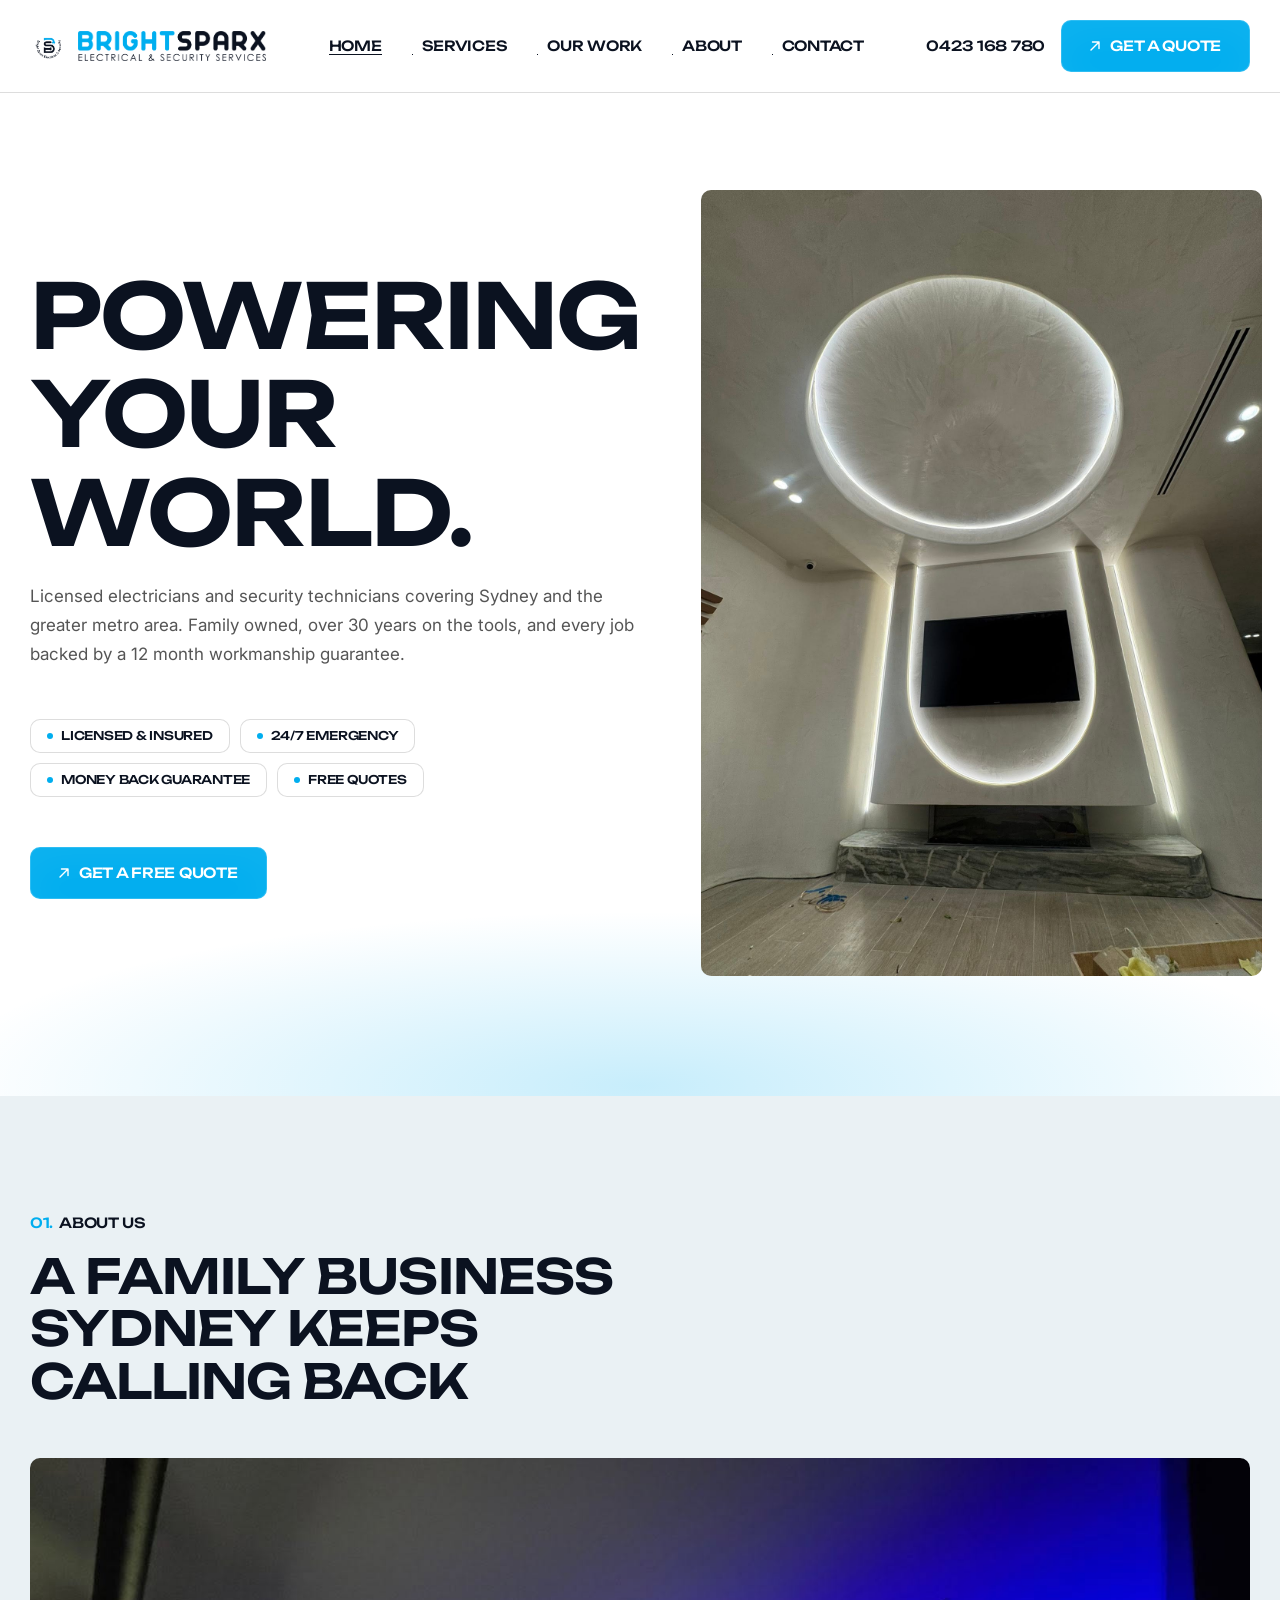
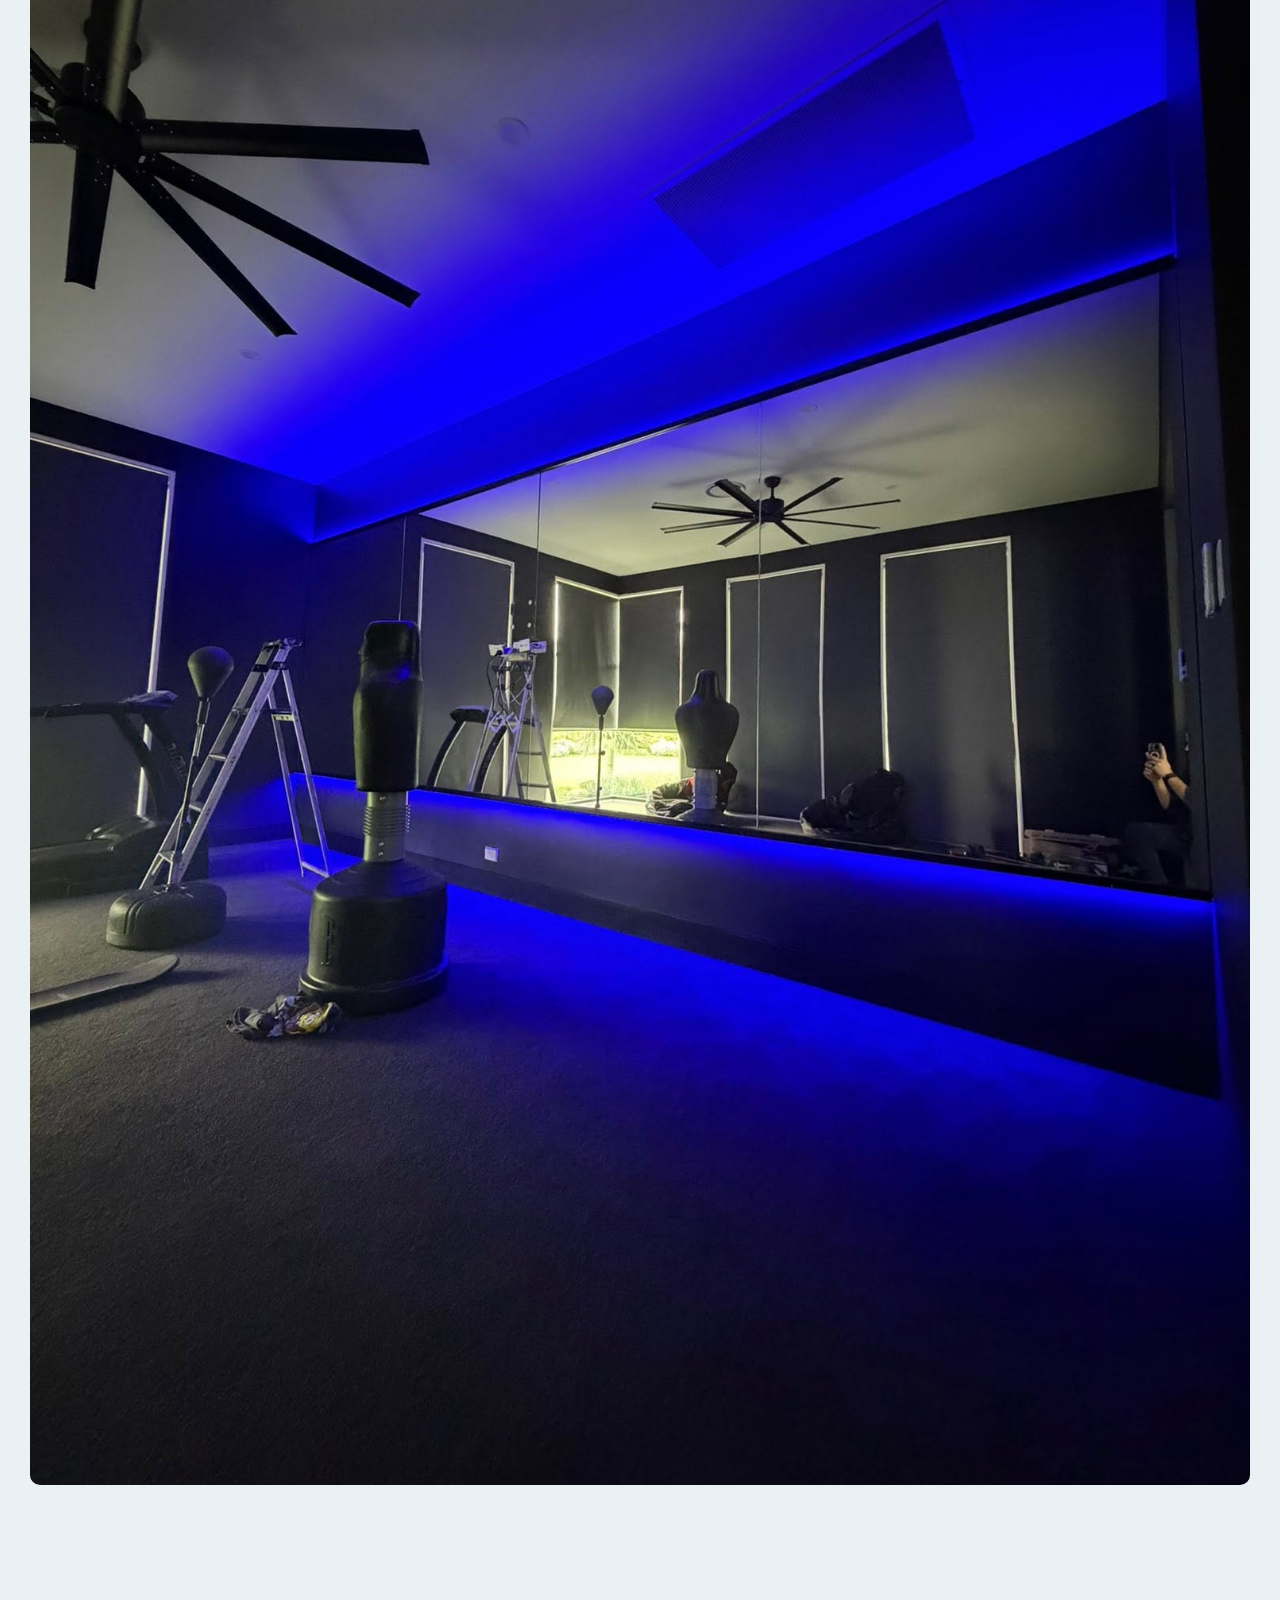
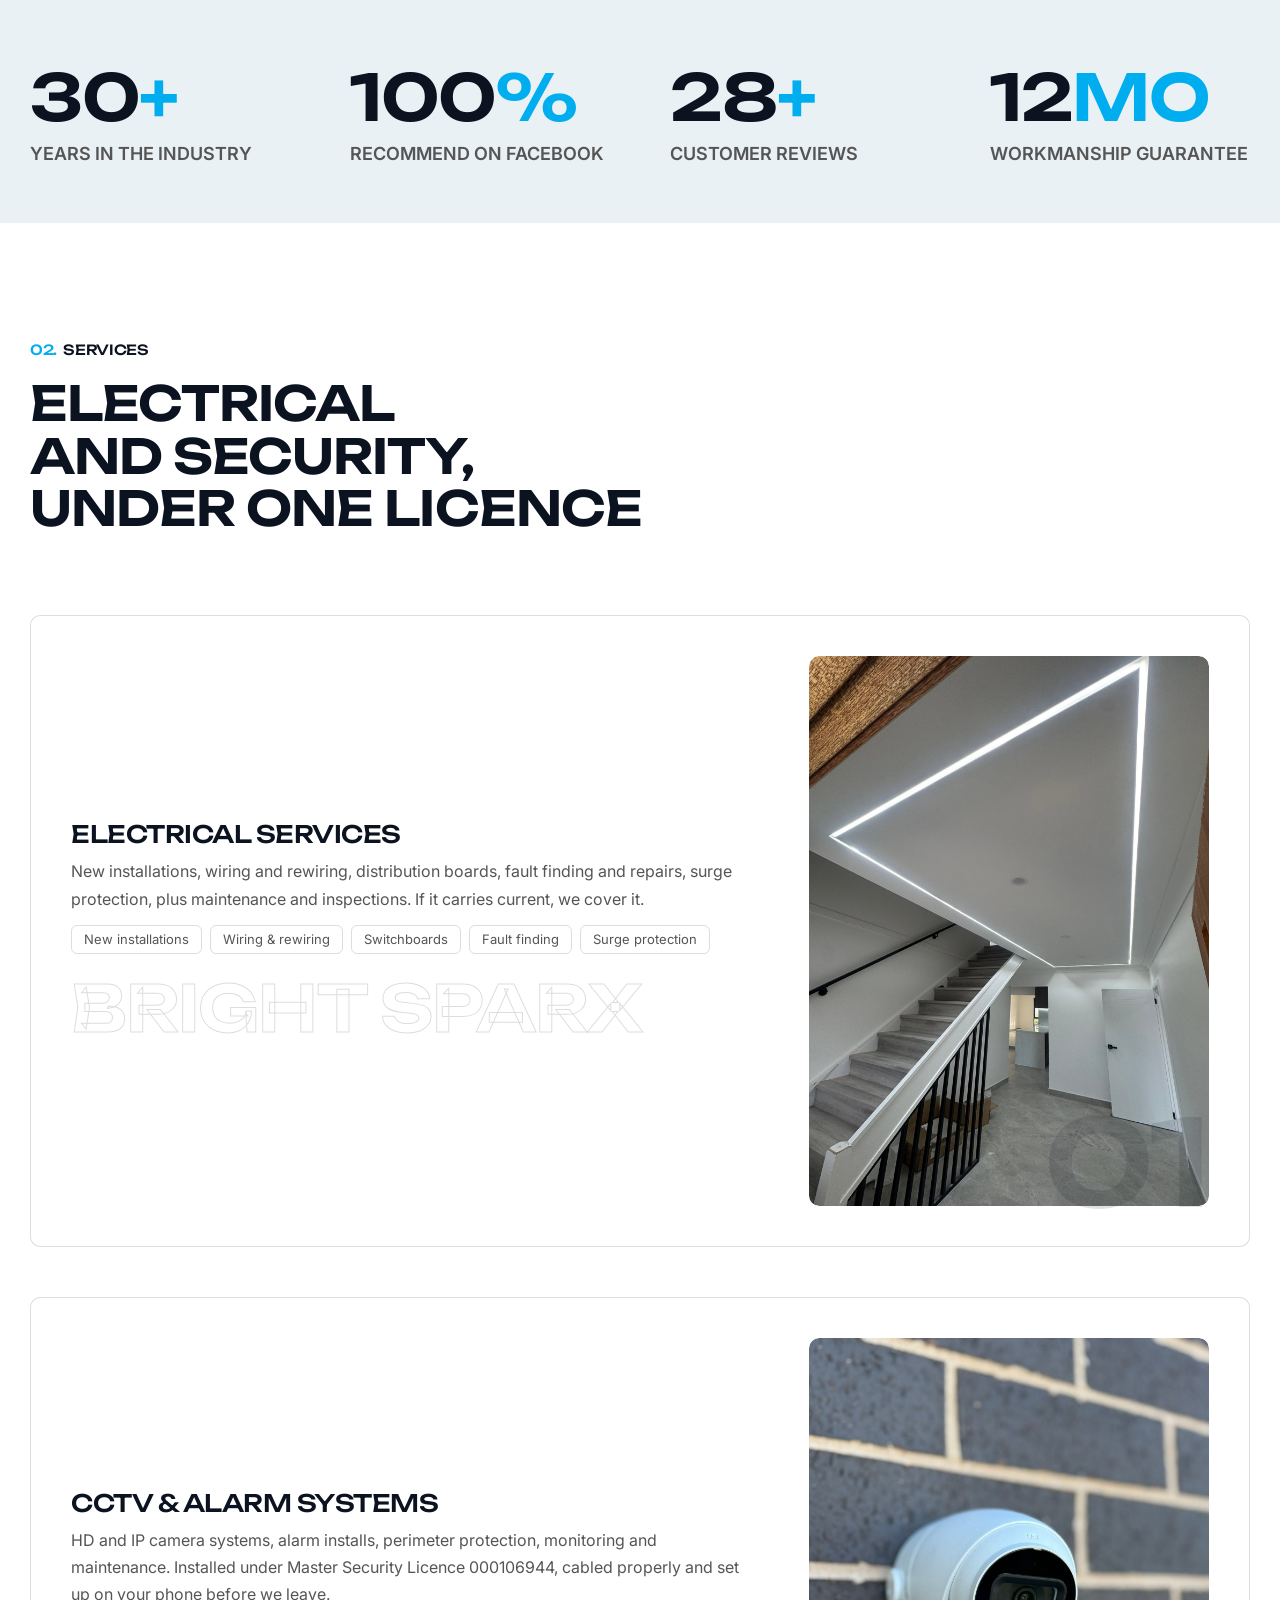
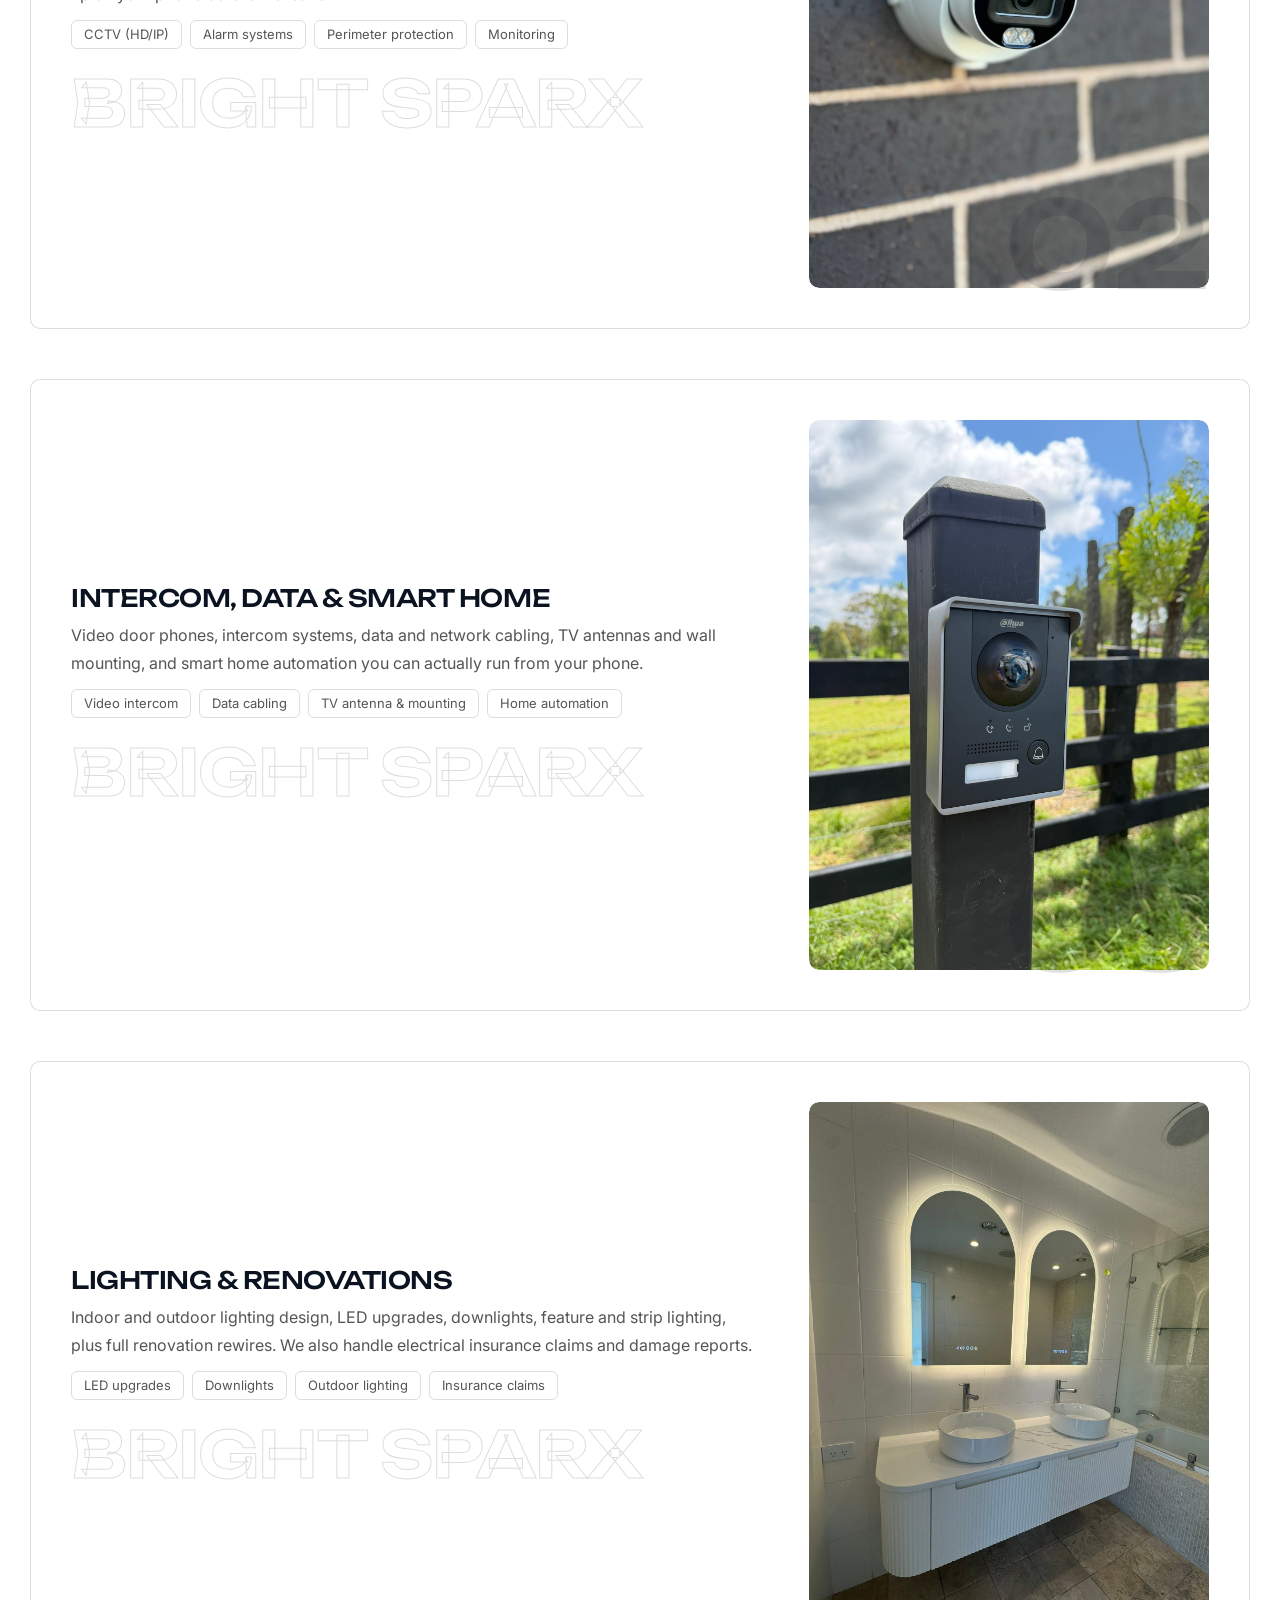
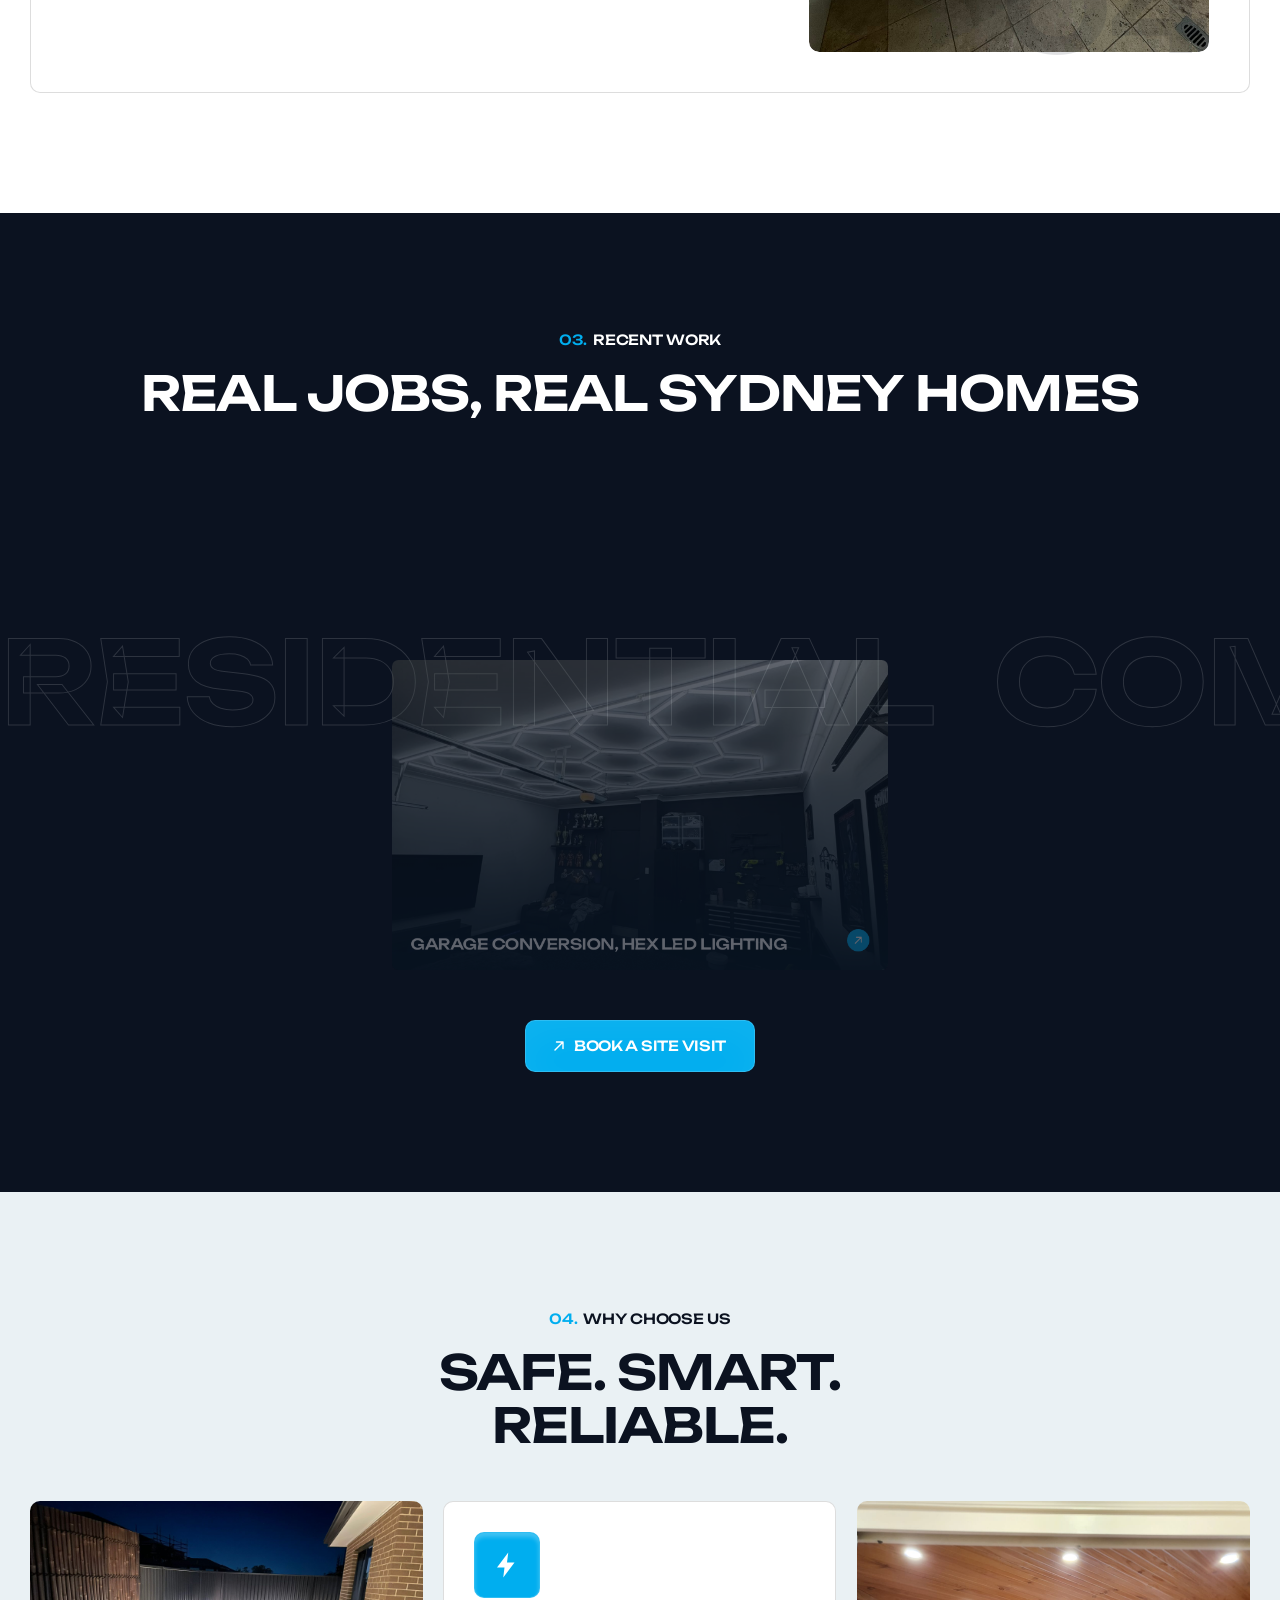
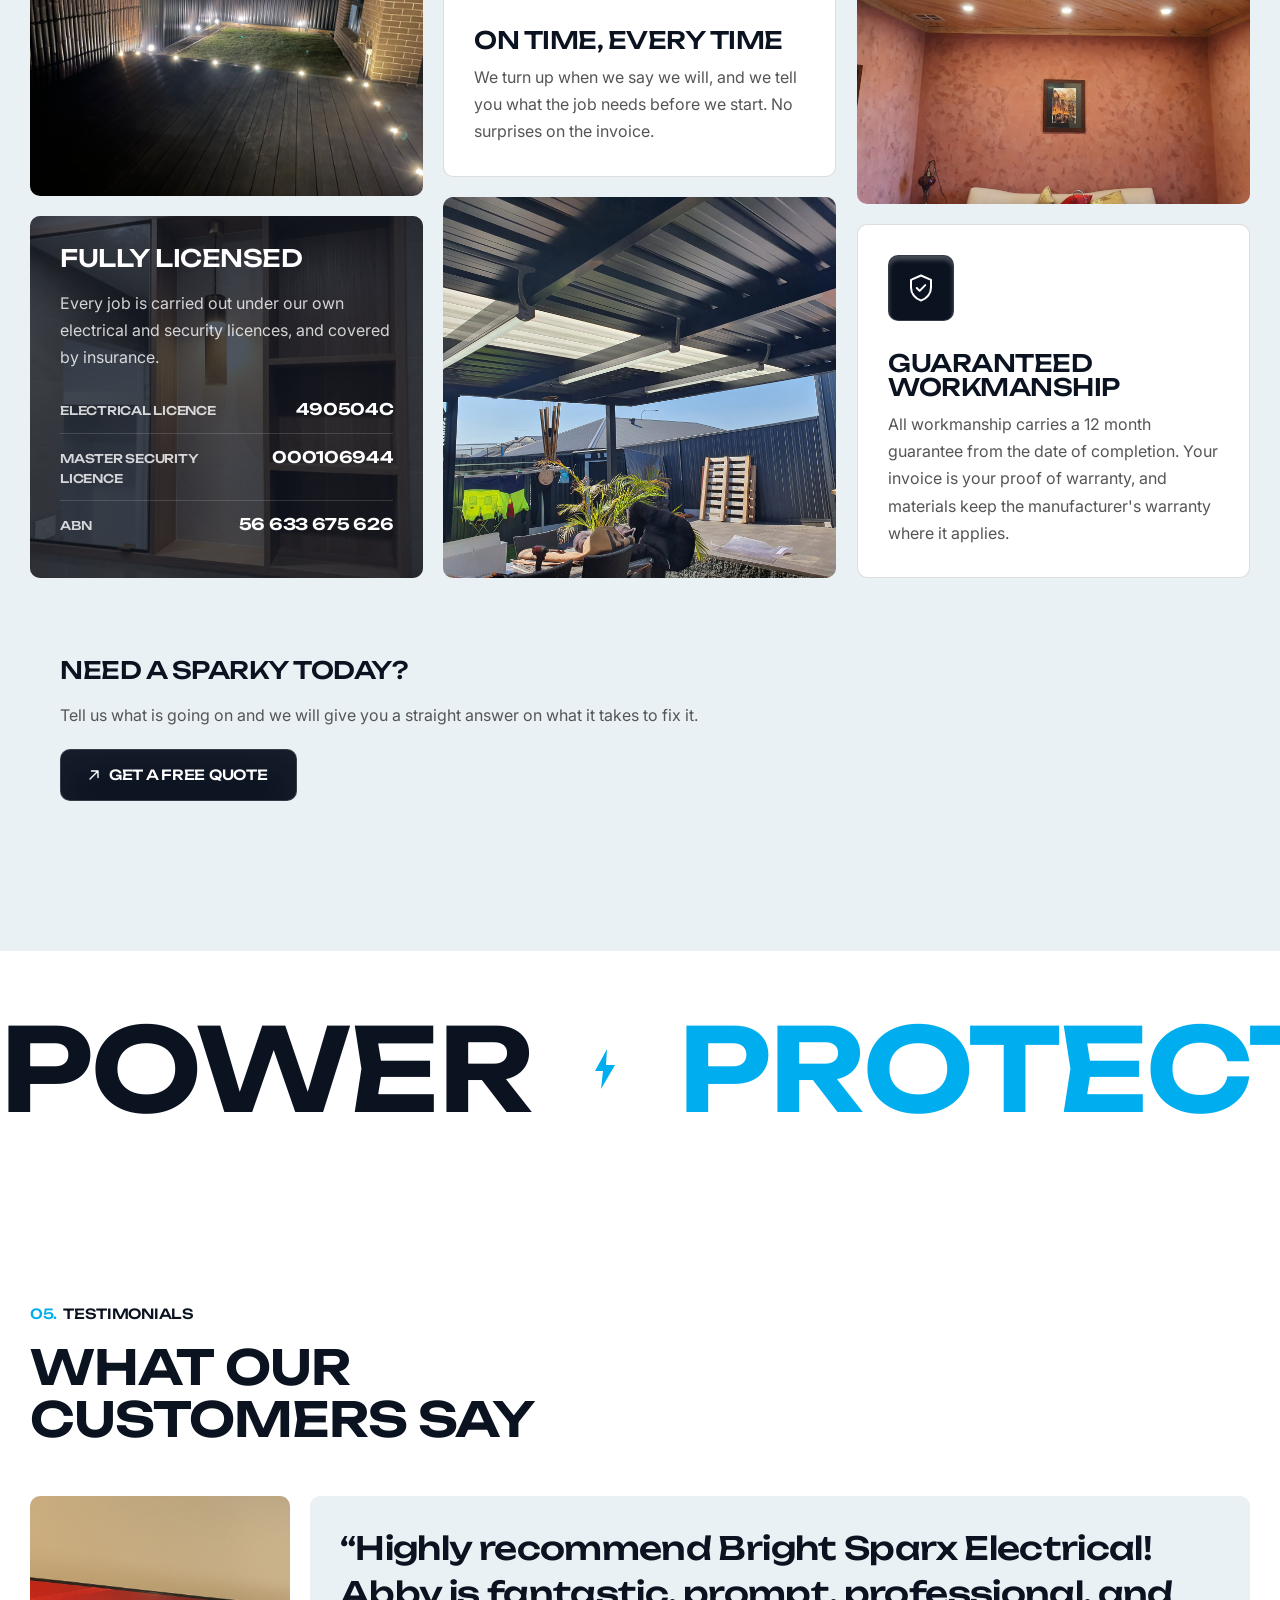
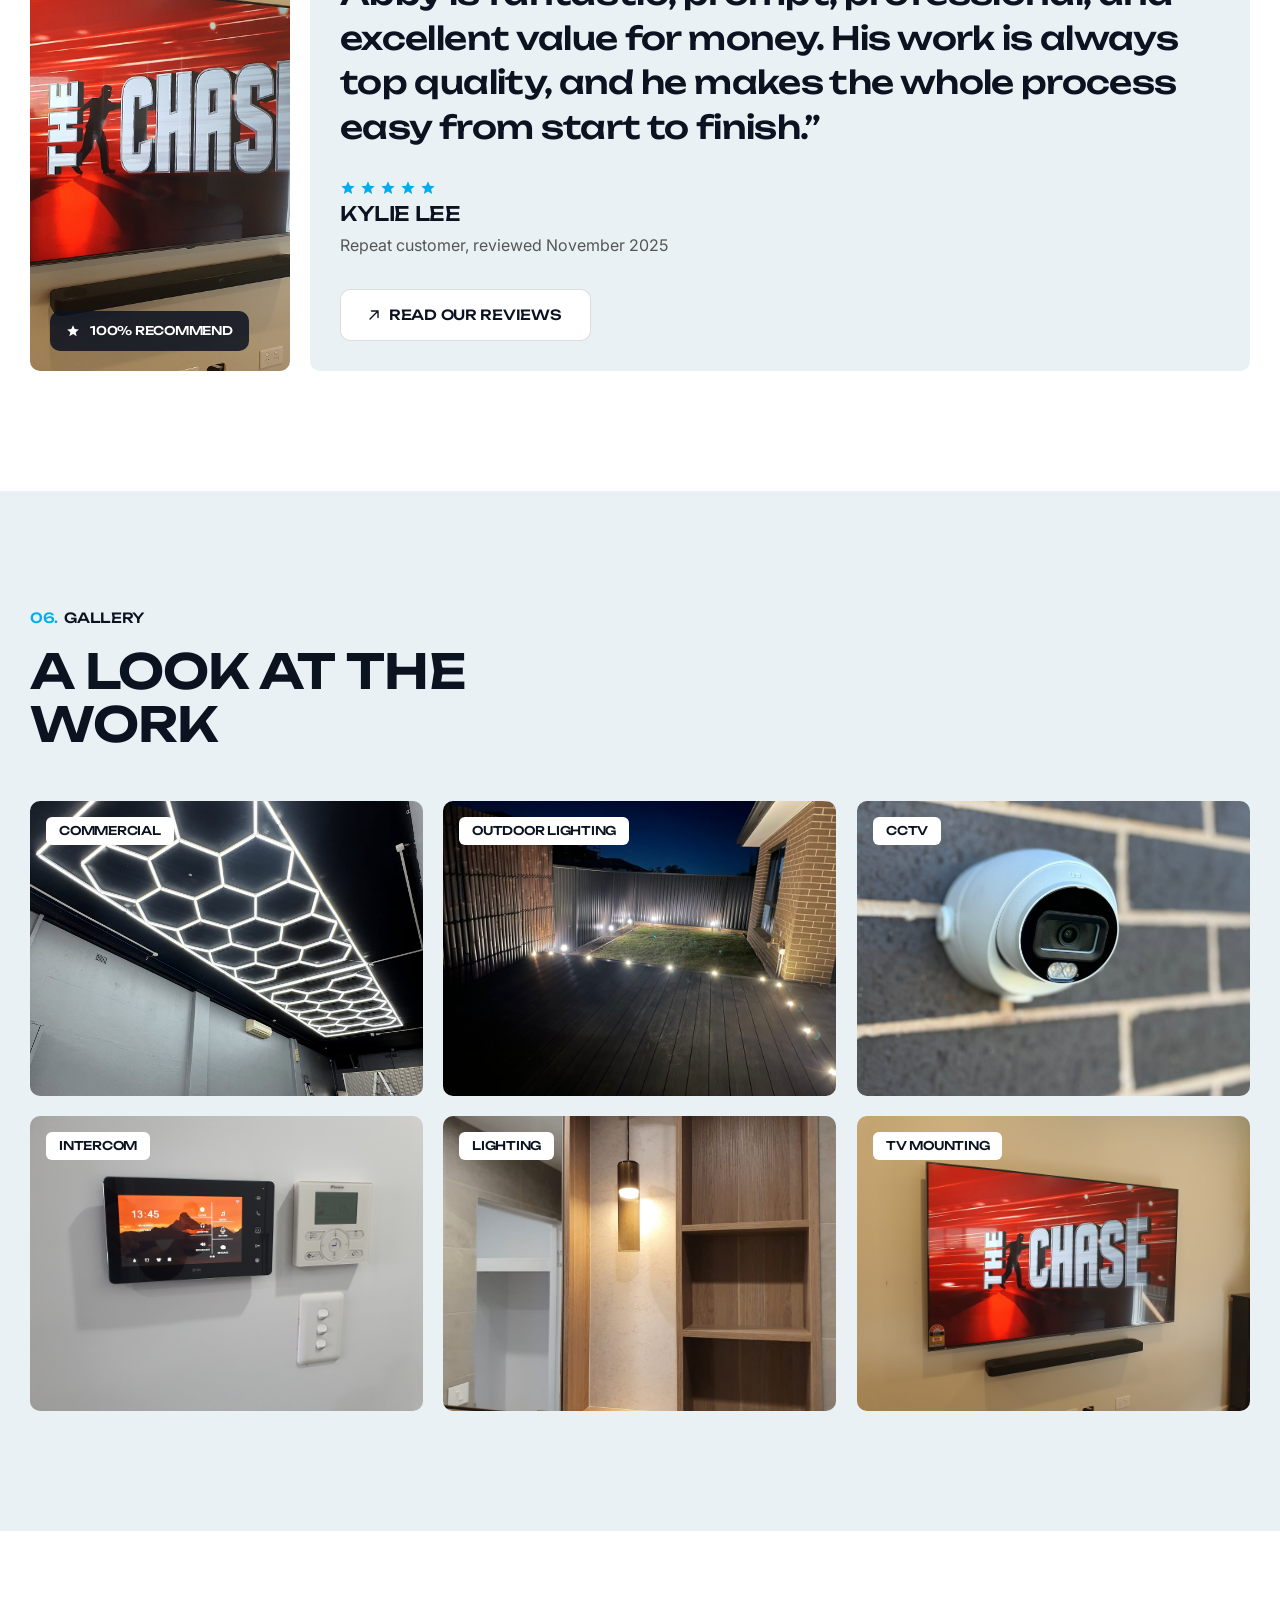
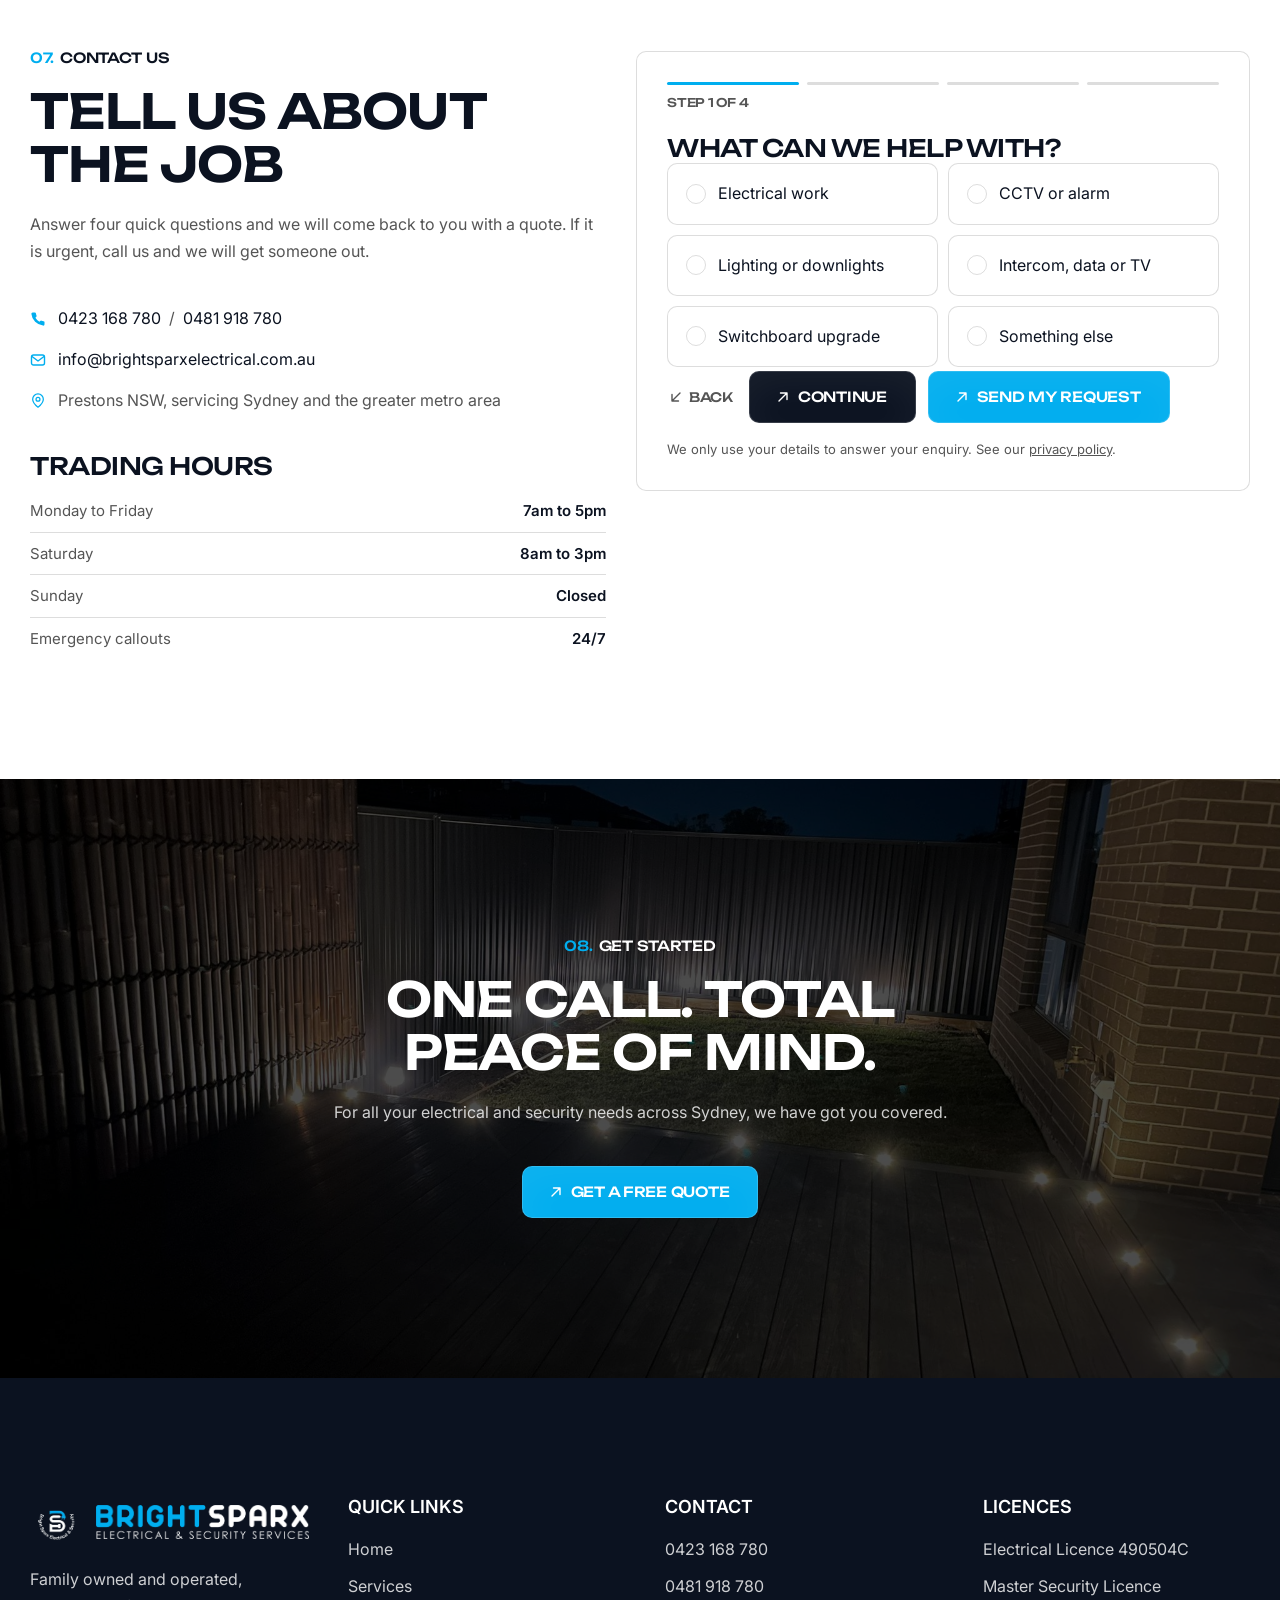
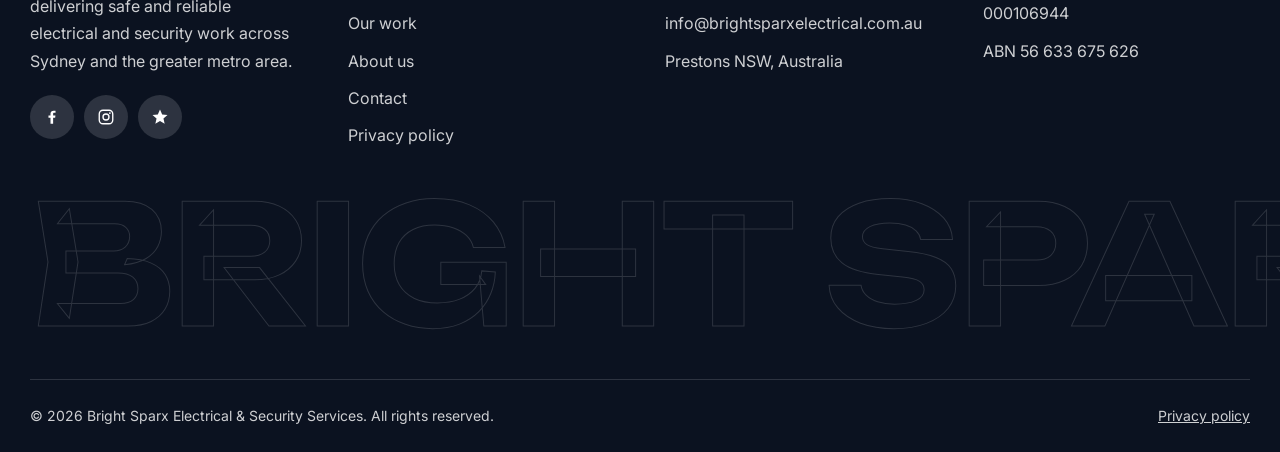
==== site/index.html @ 88701e9d "Build Bright Sparx website: home, contact and privacy pages Static site in site/ built from the clie" ====
<!DOCTYPE html>
<html lang="en">
<head>
<meta charset="utf-8">
<meta name="viewport" content="width=device-width, initial-scale=1.0">
<title>Electricians &amp; Security Technicians Sydney | Bright Sparx</title>
<meta name="description" content="Bright Sparx is a family run team of licensed electricians and security technicians covering Sydney. Electrical, CCTV, alarms, intercoms and data cabling.">
<link rel="canonical" href="https://www.brightsparxelectrical.com.au/">
<link rel="icon" href="images/logo-mark.png" type="image/png">
<link rel="preconnect" href="https://fonts.googleapis.com">
<link rel="preconnect" href="https://fonts.gstatic.com" crossorigin>
<link href="https://fonts.googleapis.com/css2?family=Inter:wght@400;600;700&family=Unbounded:wght@500;600&display=swap" rel="stylesheet">
<link rel="stylesheet" href="styles.css">
</head>
<body>
<a class="skip-link" href="#main">Skip to content</a>

<!-- ===================== Header ===================== -->
<header class="header">
  <nav class="nav" aria-label="Main">
    <a class="nav__brand" href="index.html" aria-label="Bright Sparx Electrical and Security, home">
      <img class="nav__mark" src="images/logo-mark-dark.png" alt="" aria-hidden="true" width="530" height="471">
      <img class="nav__logo" src="images/logo-wordmark-dark.png" alt="Bright Sparx Electrical and Security Services" width="1965" height="314">
    </a>

    <ul class="nav__links">
      <li><a class="nav-link" href="index.html" aria-current="page">Home</a></li>
      <li><a class="nav-link" href="#services">Services</a></li>
      <li><a class="nav-link" href="#work">Our work</a></li>
      <li><a class="nav-link" href="#about">About</a></li>
      <li><a class="nav-link" href="contact.html">Contact</a></li>
    </ul>

    <div class="nav__actions">
      <a class="nav__phone" href="tel:+61423168780">0423 168 780</a>
      <a class="btn btn--accent nav__cta" href="contact.html">
        <span class="btn__icon" aria-hidden="true"><svg viewBox="0 0 10 10" fill="none"><path d="M1 9L9 1M9 1H2.5M9 1v6.5" stroke="currentColor" stroke-width="1.4" stroke-linecap="round" stroke-linejoin="round"/></svg></span>
        <span class="btn__text">Get a quote</span>
      </a>
      <button class="burger" type="button" aria-expanded="false" aria-controls="mobile-menu" aria-label="Open menu">
        <span></span><span></span>
      </button>
    </div>
  </nav>
</header>

<div class="mobile-menu" id="mobile-menu">
  <a class="nav-link" href="index.html">Home</a>
  <a class="nav-link" href="#services">Services</a>
  <a class="nav-link" href="#work">Our work</a>
  <a class="nav-link" href="#about">About</a>
  <a class="nav-link" href="contact.html">Contact</a>
  <a class="btn btn--accent btn--center" href="tel:+61423168780">
    <span class="btn__icon" aria-hidden="true"><svg viewBox="0 0 10 10" fill="none"><path d="M1 9L9 1M9 1H2.5M9 1v6.5" stroke="currentColor" stroke-width="1.4" stroke-linecap="round" stroke-linejoin="round"/></svg></span>
    <span class="btn__text">Call 0423 168 780</span>
  </a>
</div>

<a class="call-bar" href="tel:+61423168780">
  <svg width="16" height="16" viewBox="0 0 16 16" fill="none" aria-hidden="true"><path d="M14.5 11.3v2a1.3 1.3 0 0 1-1.5 1.3A13 13 0 0 1 1.4 3 1.3 1.3 0 0 1 2.7 1.5h2a1.3 1.3 0 0 1 1.3 1.2c.1.7.3 1.3.5 1.9a1.3 1.3 0 0 1-.3 1.4l-.8.8a10.7 10.7 0 0 0 4 4l.8-.8a1.3 1.3 0 0 1 1.4-.3c.6.2 1.2.4 1.9.5a1.3 1.3 0 0 1 1.1 1.1Z" fill="currentColor"/></svg>
  Call now
</a>

<main id="main">

<!-- ===================== Hero ===================== -->
<section class="hero">
  <div class="hero__glow" aria-hidden="true"></div>
  <div class="container hero__grid">
    <div class="hero__copy">
      <div class="stack stack--20">
        <h1 class="t-display" data-split>Powering your world.</h1>
        <p class="t-body-lg" data-reveal="left">Licensed electricians and security technicians covering Sydney and the greater metro area. Family owned, over 30 years on the tools, and every job backed by a 12 month workmanship guarantee.</p>
      </div>

      <div class="hero__badges" data-reveal="left">
        <span class="badge"><span class="badge__dot"></span>Licensed &amp; insured</span>
        <span class="badge"><span class="badge__dot"></span>24/7 emergency</span>
        <span class="badge"><span class="badge__dot"></span>Money back guarantee</span>
        <span class="badge"><span class="badge__dot"></span>Free quotes</span>
      </div>

      <div class="hero__actions" data-reveal="left">
        <a class="btn btn--accent" href="contact.html">
          <span class="btn__icon" aria-hidden="true"><svg viewBox="0 0 10 10" fill="none"><path d="M1 9L9 1M9 1H2.5M9 1v6.5" stroke="currentColor" stroke-width="1.4" stroke-linecap="round" stroke-linejoin="round"/></svg></span>
          <span class="btn__text">Get a free quote</span>
        </a>
      </div>
    </div>

    <div class="hero__media" data-reveal="right">
      <img class="hero__image" src="images/hero-feature-wall.jpg"
           alt="Curved plaster feature wall with concealed LED strip lighting around a wall mounted television, installed by Bright Sparx"
           width="1536" height="2048" fetchpriority="high">
    </div>
  </div>
</section>

<!-- ===================== About ===================== -->
<section class="section section--light" id="about">
  <div class="container stack stack--50">
    <div class="about__head stack stack--20">
      <p class="t-label bullet"><span class="bullet__num">01.</span> About us</p>
      <h2 class="t-h2" data-split>A family business<br>Sydney keeps<br>calling back</h2>
    </div>

    <div class="about__inner">
      <img class="about__portrait" src="images/gym-led.jpg"
           alt="Home gym fitted with blue LED cove lighting around the ceiling and mirror wall"
           width="1536" height="2048" loading="lazy" data-reveal="up">

      <div class="about__right">
        <div class="stack stack--30">
          <p class="t-body-lg" data-reveal="up">Bright Sparx Electrical &amp; Security is family owned and operated, servicing Sydney and the greater metropolitan area. We handle residential and commercial work: installations, maintenance, CCTV, alarms, data cabling, lighting upgrades, switchboards and smart home systems.</p>
          <p class="t-body" data-reveal="up">Electricity is dangerous and unpredictable. Getting your property up to modern standards cuts the risk, improves efficiency and saves money over time. With over 30 years in the industry behind us, every job gets the same reliable workmanship and honest advice, whether it is a large commercial fitout or a single power point.</p>

          <div data-reveal="up">
            <a class="btn btn--dark" href="contact.html">
              <span class="btn__icon" aria-hidden="true"><svg viewBox="0 0 10 10" fill="none"><path d="M1 9L9 1M9 1H2.5M9 1v6.5" stroke="currentColor" stroke-width="1.4" stroke-linecap="round" stroke-linejoin="round"/></svg></span>
              <span class="btn__text">Talk to us</span>
            </a>
          </div>
        </div>

        <img class="about__wide" src="images/hex-ceiling.jpg"
             alt="Hexagon LED light grid installed across the ceiling of a commercial fitout"
             width="1200" height="700" loading="lazy" data-reveal="scale8">
      </div>
    </div>
  </div>
</section>

<!-- ===================== Stats ===================== -->
<section class="section section--light section--tight">
  <div class="container">
    <div class="stats" data-reveal="up">
      <div class="stat">
        <p class="stat__value"><span data-count="30">30</span><span class="stat__suffix">+</span></p>
        <p class="t-caption">Years in the industry</p>
      </div>
      <div class="stat">
        <p class="stat__value"><span data-count="100">100</span><span class="stat__suffix">%</span></p>
        <p class="t-caption">Recommend on Facebook</p>
      </div>
      <div class="stat">
        <p class="stat__value"><span data-count="28">28</span><span class="stat__suffix">+</span></p>
        <p class="t-caption">Customer reviews</p>
      </div>
      <div class="stat">
        <p class="stat__value"><span data-count="12">12</span><span class="stat__suffix">mo</span></p>
        <p class="t-caption">Workmanship guarantee</p>
      </div>
    </div>
  </div>
</section>

<!-- ===================== Services ===================== -->
<section class="section" id="services">
  <div class="container stack stack--80">
    <div class="stack stack--20" style="max-width:758px;">
      <p class="t-label bullet"><span class="bullet__num">02.</span> Services</p>
      <h2 class="t-h2" data-split>Electrical<br>and security,<br>under one licence</h2>
    </div>

    <div class="services__list">

      <div class="service-slot">
        <article class="service-card" data-reveal="up">
          <div class="service-card__body">
            <div class="service-card__text">
              <h3 class="t-h4">Electrical services</h3>
              <p class="t-body">New installations, wiring and rewiring, distribution boards, fault finding and repairs, surge protection, plus maintenance and inspections. If it carries current, we cover it.</p>
              <div class="service-card__points">
                <span class="chip">New installations</span>
                <span class="chip">Wiring &amp; rewiring</span>
                <span class="chip">Switchboards</span>
                <span class="chip">Fault finding</span>
                <span class="chip">Surge protection</span>
              </div>
              <p class="t-outline service-card__ghost" aria-hidden="true">Bright Sparx</p>
            </div>
            <div class="service-card__media">
              <img class="service-card__img" src="images/svc-electrical.jpg"
                   alt="Recessed LED strip lighting set into a hallway ceiling above a staircase"
                   width="1536" height="2048" loading="lazy">
            </div>
          </div>
          <p class="service-card__num" aria-hidden="true">01</p>
        </article>
      </div>

      <div class="service-slot">
        <article class="service-card" data-reveal="up">
          <div class="service-card__body">
            <div class="service-card__text">
              <h3 class="t-h4">CCTV &amp; alarm systems</h3>
              <p class="t-body">HD and IP camera systems, alarm installs, perimeter protection, monitoring and maintenance. Installed under Master Security Licence 000106944, cabled properly and set up on your phone before we leave.</p>
              <div class="service-card__points">
                <span class="chip">CCTV (HD/IP)</span>
                <span class="chip">Alarm systems</span>
                <span class="chip">Perimeter protection</span>
                <span class="chip">Monitoring</span>
              </div>
              <p class="t-outline service-card__ghost" aria-hidden="true">Bright Sparx</p>
            </div>
            <div class="service-card__media">
              <img class="service-card__img" src="images/svc-cctv.jpg"
                   alt="White dome security camera with a built in spotlight mounted on a dark brick wall"
                   width="1536" height="2048" loading="lazy">
            </div>
          </div>
          <p class="service-card__num" aria-hidden="true">02</p>
        </article>
      </div>

      <div class="service-slot">
        <article class="service-card" data-reveal="up">
          <div class="service-card__body">
            <div class="service-card__text">
              <h3 class="t-h4">Intercom, data &amp; smart home</h3>
              <p class="t-body">Video door phones, intercom systems, data and network cabling, TV antennas and wall mounting, and smart home automation you can actually run from your phone.</p>
              <div class="service-card__points">
                <span class="chip">Video intercom</span>
                <span class="chip">Data cabling</span>
                <span class="chip">TV antenna &amp; mounting</span>
                <span class="chip">Home automation</span>
              </div>
              <p class="t-outline service-card__ghost" aria-hidden="true">Bright Sparx</p>
            </div>
            <div class="service-card__media">
              <img class="service-card__img" src="images/svc-intercom.jpg"
                   alt="Dahua video intercom unit mounted on a driveway gate post at a rural property"
                   width="1536" height="2048" loading="lazy">
            </div>
          </div>
          <p class="service-card__num" aria-hidden="true">03</p>
        </article>
      </div>

      <div class="service-slot">
        <article class="service-card" data-reveal="up">
          <div class="service-card__body">
            <div class="service-card__text">
              <h3 class="t-h4">Lighting &amp; renovations</h3>
              <p class="t-body">Indoor and outdoor lighting design, LED upgrades, downlights, feature and strip lighting, plus full renovation rewires. We also handle electrical insurance claims and damage reports.</p>
              <div class="service-card__points">
                <span class="chip">LED upgrades</span>
                <span class="chip">Downlights</span>
                <span class="chip">Outdoor lighting</span>
                <span class="chip">Insurance claims</span>
              </div>
              <p class="t-outline service-card__ghost" aria-hidden="true">Bright Sparx</p>
            </div>
            <div class="service-card__media">
              <img class="service-card__img" src="images/svc-lighting.jpg"
                   alt="Two backlit arch mirrors above a floating vanity in a renovated bathroom"
                   width="1536" height="2048" loading="lazy">
            </div>
          </div>
          <p class="service-card__num" aria-hidden="true">04</p>
        </article>
      </div>

    </div>
  </div>
</section>

<!-- ===================== Showcase ===================== -->
<section class="section section--dark on-dark showcase" id="work">
  <div class="showcase__marquee" aria-hidden="true">
    <div class="ticker">
      <div class="ticker__track">
        <span class="ticker__word ticker__word--outline">Residential</span>
        <span class="ticker__word ticker__word--outline">Commercial</span>
        <span class="ticker__word ticker__word--outline">Industrial</span>
        <span class="ticker__word ticker__word--outline">Residential</span>
        <span class="ticker__word ticker__word--outline">Commercial</span>
        <span class="ticker__word ticker__word--outline">Industrial</span>
      </div>
    </div>
  </div>

  <div class="container stack stack--50">
    <div class="stack stack--20 text-center" style="align-items:center;">
      <p class="t-label bullet"><span class="bullet__num">03.</span> Recent work</p>
      <h2 class="t-h2" data-split>Real jobs, real Sydney homes</h2>
    </div>

    <a class="showcase__card" href="contact.html" data-scrub-scale>
      <img class="showcase__img" src="images/project-garage.jpg"
           alt="Hexagon LED lighting grid installed across a converted garage ceiling with a wall mounted television"
           width="1080" height="1440" loading="lazy">
      <span class="showcase__overlay"></span>
      <span class="showcase__caption t-h4" style="color:#fff;">Garage conversion, hex LED lighting</span>
      <span class="showcase__pin" aria-hidden="true">
        <svg width="12" height="12" viewBox="0 0 10 10" fill="none"><path d="M1 9L9 1M9 1H2.5M9 1v6.5" stroke="#fff" stroke-width="1.4" stroke-linecap="round" stroke-linejoin="round"/></svg>
      </span>
    </a>

    <div style="display:flex;justify-content:center;" data-reveal="up">
      <a class="btn btn--accent" href="contact.html">
        <span class="btn__icon" aria-hidden="true"><svg viewBox="0 0 10 10" fill="none"><path d="M1 9L9 1M9 1H2.5M9 1v6.5" stroke="currentColor" stroke-width="1.4" stroke-linecap="round" stroke-linejoin="round"/></svg></span>
        <span class="btn__text">Book a site visit</span>
      </a>
    </div>
  </div>
</section>

<!-- ===================== Why choose us ===================== -->
<section class="section section--light">
  <div class="container stack stack--50">
    <div class="stack stack--20 text-center" style="align-items:center;max-width:682px;margin:0 auto;">
      <p class="t-label bullet"><span class="bullet__num">04.</span> Why choose us</p>
      <h2 class="t-h2" data-split>Safe. Smart. Reliable.</h2>
    </div>

    <div class="why__grid">

      <div class="why__col">
        <img class="why-photo" src="images/deck-lighting.jpg"
             alt="Deck and garden lit at dusk with recessed deck lights and fence spotlights"
             width="2048" height="1536" loading="lazy" data-reveal="tilt-top">

        <div class="crew-card" data-reveal="tilt-bottom">
          <img class="crew-card__bg" src="images/pendant-light.jpg" alt="" aria-hidden="true" loading="lazy">
          <span class="crew-card__veil"></span>
          <div class="crew-card__inner on-dark">
            <div class="stack stack--20">
              <h3 class="t-h4">Fully licensed</h3>
              <p class="t-body">Every job is carried out under our own electrical and security licences, and covered by insurance.</p>
            </div>
            <div class="licence-row">
              <div class="licence">
                <span class="licence__label">Electrical licence</span>
                <span class="licence__value">490504C</span>
              </div>
              <div class="licence">
                <span class="licence__label">Master security licence</span>
                <span class="licence__value">000106944</span>
              </div>
              <div class="licence" style="border-bottom:0;">
                <span class="licence__label">ABN</span>
                <span class="licence__value">56 633 675 626</span>
              </div>
            </div>
          </div>
        </div>
      </div>

      <div class="why__col">
        <div class="why-card" data-reveal="scale">
          <span class="why-card__icon why-card__icon--accent" aria-hidden="true">
            <svg viewBox="0 0 24 24" fill="none"><path d="M13 2 4 14h6l-1 8 9-12h-6l1-8Z" fill="#fff"/></svg>
          </span>
          <div class="why-card__text">
            <h3 class="t-h4">On time, every time</h3>
            <p class="t-body">We turn up when we say we will, and we tell you what the job needs before we start. No surprises on the invoice.</p>
          </div>
        </div>

        <img class="why-photo" src="images/pergola-lighting.jpg"
             alt="LED batten lights fitted under a dark colorbond pergola over a backyard patio"
             width="2000" height="1500" loading="lazy" data-reveal="scale">
      </div>

      <div class="why__col">
        <img class="why-photo" src="images/downlights.jpg"
             alt="Recessed downlights installed in a timber lined ceiling above a living room"
             width="1600" height="1200" loading="lazy" data-reveal="tilt-top">

        <div class="why-card" data-reveal="tilt-bottom">
          <span class="why-card__icon why-card__icon--dark" aria-hidden="true">
            <svg viewBox="0 0 24 24" fill="none"><path d="M12 2 4 5.5v6c0 5 3.4 9.3 8 10.5 4.6-1.2 8-5.5 8-10.5v-6L12 2Z" stroke="#fff" stroke-width="1.6" stroke-linejoin="round"/><path d="m8.6 12 2.3 2.3 4.5-4.6" stroke="#fff" stroke-width="1.6" stroke-linecap="round" stroke-linejoin="round"/></svg>
          </span>
          <div class="why-card__text">
            <h3 class="t-h4">Guaranteed workmanship</h3>
            <p class="t-body">All workmanship carries a 12 month guarantee from the date of completion. Your invoice is your proof of warranty, and materials keep the manufacturer's warranty where it applies.</p>
          </div>
        </div>
      </div>

    </div>

    <div class="cta-strip" data-reveal="up">
      <h3 class="t-h4">Need a sparky today?</h3>
      <p class="t-body">Tell us what is going on and we will give you a straight answer on what it takes to fix it.</p>
      <div>
        <a class="btn btn--dark" href="contact.html">
          <span class="btn__icon" aria-hidden="true"><svg viewBox="0 0 10 10" fill="none"><path d="M1 9L9 1M9 1H2.5M9 1v6.5" stroke="currentColor" stroke-width="1.4" stroke-linecap="round" stroke-linejoin="round"/></svg></span>
          <span class="btn__text">Get a free quote</span>
        </a>
      </div>
    </div>
  </div>
</section>

<!-- ===================== Ticker ===================== -->
<section class="section--flush">
  <div class="ticker">
    <div class="ticker__track">
      <span class="ticker__word">Power</span>
      <span class="ticker__bolt" aria-hidden="true"><svg viewBox="0 0 24 40" fill="none"><path d="M14 0 2 22h8l-2 18 14-24h-9l1-16Z" fill="currentColor"/></svg></span>
      <span class="ticker__word ticker__word--accent">Protect</span>
      <span class="ticker__bolt" aria-hidden="true"><svg viewBox="0 0 24 40" fill="none"><path d="M14 0 2 22h8l-2 18 14-24h-9l1-16Z" fill="currentColor"/></svg></span>
      <span class="ticker__word ticker__word--outline">Peace of mind</span>
      <span class="ticker__bolt" aria-hidden="true"><svg viewBox="0 0 24 40" fill="none"><path d="M14 0 2 22h8l-2 18 14-24h-9l1-16Z" fill="currentColor"/></svg></span>
      <span class="ticker__word">Power</span>
      <span class="ticker__bolt" aria-hidden="true"><svg viewBox="0 0 24 40" fill="none"><path d="M14 0 2 22h8l-2 18 14-24h-9l1-16Z" fill="currentColor"/></svg></span>
      <span class="ticker__word ticker__word--accent">Protect</span>
      <span class="ticker__bolt" aria-hidden="true"><svg viewBox="0 0 24 40" fill="none"><path d="M14 0 2 22h8l-2 18 14-24h-9l1-16Z" fill="currentColor"/></svg></span>
      <span class="ticker__word ticker__word--outline">Peace of mind</span>
      <span class="ticker__bolt" aria-hidden="true"><svg viewBox="0 0 24 40" fill="none"><path d="M14 0 2 22h8l-2 18 14-24h-9l1-16Z" fill="currentColor"/></svg></span>
    </div>
  </div>
</section>

<!-- ===================== Testimonial ===================== -->
<section class="section">
  <div class="container stack stack--50">
    <div class="stack stack--20" style="max-width:600px;">
      <p class="t-label bullet"><span class="bullet__num">05.</span> Testimonials</p>
      <h2 class="t-h2" data-split>What our customers say</h2>
    </div>

    <div class="testimonial__grid" data-reveal="up">
      <div class="testimonial__media">
        <img class="testimonial__photo" src="images/tv-mount.jpg"
             alt="Large television wall mounted above a soundbar with all cabling concealed in the wall"
             width="2000" height="1500" loading="lazy">
        <span class="testimonial__stamp">
          <svg width="14" height="14" viewBox="0 0 24 24" fill="currentColor" aria-hidden="true"><path d="m12 17.3 6.2 3.7-1.6-7 5.4-4.7-7.1-.6L12 2 9.1 8.7 2 9.3l5.4 4.7-1.6 7L12 17.3Z"/></svg>
          100% recommend
        </span>
      </div>

      <div class="quote">
        <h3 class="t-h3">&ldquo;Highly recommend Bright Sparx Electrical! Abby is fantastic, prompt, professional, and excellent value for money. His work is always top quality, and he makes the whole process easy from start to finish.&rdquo;</h3>
        <div class="quote__meta">
          <span class="quote__stars" aria-label="Five out of five">
            <svg viewBox="0 0 24 24" fill="currentColor"><path d="m12 17.3 6.2 3.7-1.6-7 5.4-4.7-7.1-.6L12 2 9.1 8.7 2 9.3l5.4 4.7-1.6 7L12 17.3Z"/></svg>
            <svg viewBox="0 0 24 24" fill="currentColor"><path d="m12 17.3 6.2 3.7-1.6-7 5.4-4.7-7.1-.6L12 2 9.1 8.7 2 9.3l5.4 4.7-1.6 7L12 17.3Z"/></svg>
            <svg viewBox="0 0 24 24" fill="currentColor"><path d="m12 17.3 6.2 3.7-1.6-7 5.4-4.7-7.1-.6L12 2 9.1 8.7 2 9.3l5.4 4.7-1.6 7L12 17.3Z"/></svg>
            <svg viewBox="0 0 24 24" fill="currentColor"><path d="m12 17.3 6.2 3.7-1.6-7 5.4-4.7-7.1-.6L12 2 9.1 8.7 2 9.3l5.4 4.7-1.6 7L12 17.3Z"/></svg>
            <svg viewBox="0 0 24 24" fill="currentColor"><path d="m12 17.3 6.2 3.7-1.6-7 5.4-4.7-7.1-.6L12 2 9.1 8.7 2 9.3l5.4 4.7-1.6 7L12 17.3Z"/></svg>
          </span>
          <p class="t-h4" style="font-size:20px;">Kylie Lee</p>
          <p class="t-body">Repeat customer, reviewed November 2025</p>
        </div>
        <div>
          <a class="btn btn--ghost" href="https://g.page/r/CXIlt-af3pmtEAI/review" target="_blank" rel="noopener">
            <span class="btn__icon" aria-hidden="true"><svg viewBox="0 0 10 10" fill="none"><path d="M1 9L9 1M9 1H2.5M9 1v6.5" stroke="currentColor" stroke-width="1.4" stroke-linecap="round" stroke-linejoin="round"/></svg></span>
            <span class="btn__text">Read our reviews</span>
          </a>
        </div>
      </div>
    </div>
  </div>
</section>

<!-- ===================== Gallery ===================== -->
<section class="section section--light">
  <div class="container stack stack--50">
    <div class="stack stack--20" style="max-width:600px;">
      <p class="t-label bullet"><span class="bullet__num">06.</span> Gallery</p>
      <h2 class="t-h2" data-split>A look at the work</h2>
    </div>

    <div class="gallery">
      <figure class="gallery__item" data-reveal="up">
        <img class="gallery__img" src="images/hex-ceiling.jpg" alt="Hexagon LED light grid across the ceiling of a commercial space during fitout" width="1440" height="1080" loading="lazy">
        <figcaption class="gallery__tag">Commercial</figcaption>
      </figure>
      <figure class="gallery__item" data-reveal="up">
        <img class="gallery__img" src="images/deck-lighting.jpg" alt="Backyard deck with recessed deck lights and garden spotlights switched on at night" width="2048" height="1536" loading="lazy">
        <figcaption class="gallery__tag">Outdoor lighting</figcaption>
      </figure>
      <figure class="gallery__item" data-reveal="up">
        <img class="gallery__img" src="images/svc-cctv.jpg" alt="Security camera mounted on the exterior brick wall of a house" width="1536" height="2048" loading="lazy">
        <figcaption class="gallery__tag">CCTV</figcaption>
      </figure>
      <figure class="gallery__item" data-reveal="up">
        <img class="gallery__img" src="images/intercom.jpg" alt="Video intercom screen, air conditioning controller and light switches installed on an internal wall" width="2000" height="1500" loading="lazy">
        <figcaption class="gallery__tag">Intercom</figcaption>
      </figure>
      <figure class="gallery__item" data-reveal="up">
        <img class="gallery__img" src="images/pendant-light.jpg" alt="Pendant light hung inside a timber shelving nook above a bathroom vanity" width="1200" height="1600" loading="lazy">
        <figcaption class="gallery__tag">Lighting</figcaption>
      </figure>
      <figure class="gallery__item" data-reveal="up">
        <img class="gallery__img" src="images/tv-mount.jpg" alt="Wall mounted television with soundbar and concealed cabling in a living room" width="2000" height="1500" loading="lazy">
        <figcaption class="gallery__tag">TV mounting</figcaption>
      </figure>
    </div>
  </div>
</section>

<!-- ===================== Contact ===================== -->
<section class="section" id="contact">
  <div class="container contact__grid">
    <div class="contact__side stack stack--40">
      <div class="stack stack--20">
        <p class="t-label bullet"><span class="bullet__num">07.</span> Contact us</p>
        <h2 class="t-h2" data-split>Tell us about the job</h2>
        <p class="t-body">Answer four quick questions and we will come back to you with a quote. If it is urgent, call us and we will get someone out.</p>
      </div>

      <div class="contact__details">
        <p class="contact-line">
          <svg viewBox="0 0 16 16" fill="none" aria-hidden="true"><path d="M14.5 11.3v2a1.3 1.3 0 0 1-1.5 1.3A13 13 0 0 1 1.4 3 1.3 1.3 0 0 1 2.7 1.5h2a1.3 1.3 0 0 1 1.3 1.2c.1.7.3 1.3.5 1.9a1.3 1.3 0 0 1-.3 1.4l-.8.8a10.7 10.7 0 0 0 4 4l.8-.8a1.3 1.3 0 0 1 1.4-.3c.6.2 1.2.4 1.9.5a1.3 1.3 0 0 1 1.1 1.1Z" fill="currentColor"/></svg>
          <span><a href="tel:+61423168780">0423 168 780</a> &nbsp;/&nbsp; <a href="tel:+61481918780">0481 918 780</a></span>
        </p>
        <p class="contact-line">
          <svg viewBox="0 0 16 16" fill="none" aria-hidden="true"><rect x="1.5" y="3" width="13" height="10" rx="2" stroke="currentColor" stroke-width="1.4"/><path d="m2 4.5 6 4.5 6-4.5" stroke="currentColor" stroke-width="1.4" stroke-linecap="round" stroke-linejoin="round"/></svg>
          <span><a href="mailto:info@brightsparxelectrical.com.au">info@brightsparxelectrical.com.au</a></span>
        </p>
        <p class="contact-line">
          <svg viewBox="0 0 18 18" fill="none" aria-hidden="true"><path d="M9 16s6-4.7 6-9A6 6 0 0 0 3 7c0 4.3 6 9 6 9Z" stroke="currentColor" stroke-width="1.4" stroke-linejoin="round"/><circle cx="9" cy="7" r="2.2" stroke="currentColor" stroke-width="1.4"/></svg>
          <span>Prestons NSW, servicing Sydney and the greater metro area</span>
        </p>
      </div>

      <div class="stack stack--20">
        <h3 class="t-h4">Trading hours</h3>
        <div class="hours-table">
          <p class="hours-row"><span>Monday to Friday</span><span>7am to 5pm</span></p>
          <p class="hours-row"><span>Saturday</span><span>8am to 3pm</span></p>
          <p class="hours-row"><span>Sunday</span><span>Closed</span></p>
          <p class="hours-row" style="border-bottom:0;"><span>Emergency callouts</span><span>24/7</span></p>
        </div>
      </div>
    </div>

    <div class="form-panel" data-reveal="right">
      <!-- Wizard markup and behaviour live in main.js. Endpoint is wired in Skill 03. -->
      <form class="wizard" id="quote-form-home" novalidate>
        <div class="wizard__progress" aria-hidden="true">
          <span class="wizard__dot"></span><span class="wizard__dot"></span>
          <span class="wizard__dot"></span><span class="wizard__dot"></span>
        </div>
        <p class="wizard__count" data-wizard-count>Step 1 of 4</p>

        <fieldset class="wizard__step" data-step="1">
          <legend class="wizard__question">What can we help with?</legend>
          <div class="choices" data-choice-group="service">
            <button class="choice" type="button" data-value="Electrical work"><span class="choice__tick"><svg viewBox="0 0 12 12" fill="none"><path d="m2 6.3 2.6 2.6L10 3.4" stroke="currentColor" stroke-width="1.8" stroke-linecap="round" stroke-linejoin="round"/></svg></span>Electrical work</button>
            <button class="choice" type="button" data-value="CCTV or alarm"><span class="choice__tick"><svg viewBox="0 0 12 12" fill="none"><path d="m2 6.3 2.6 2.6L10 3.4" stroke="currentColor" stroke-width="1.8" stroke-linecap="round" stroke-linejoin="round"/></svg></span>CCTV or alarm</button>
            <button class="choice" type="button" data-value="Lighting or downlights"><span class="choice__tick"><svg viewBox="0 0 12 12" fill="none"><path d="m2 6.3 2.6 2.6L10 3.4" stroke="currentColor" stroke-width="1.8" stroke-linecap="round" stroke-linejoin="round"/></svg></span>Lighting or downlights</button>
            <button class="choice" type="button" data-value="Intercom, data or TV"><span class="choice__tick"><svg viewBox="0 0 12 12" fill="none"><path d="m2 6.3 2.6 2.6L10 3.4" stroke="currentColor" stroke-width="1.8" stroke-linecap="round" stroke-linejoin="round"/></svg></span>Intercom, data or TV</button>
            <button class="choice" type="button" data-value="Switchboard upgrade"><span class="choice__tick"><svg viewBox="0 0 12 12" fill="none"><path d="m2 6.3 2.6 2.6L10 3.4" stroke="currentColor" stroke-width="1.8" stroke-linecap="round" stroke-linejoin="round"/></svg></span>Switchboard upgrade</button>
            <button class="choice" type="button" data-value="Something else"><span class="choice__tick"><svg viewBox="0 0 12 12" fill="none"><path d="m2 6.3 2.6 2.6L10 3.4" stroke="currentColor" stroke-width="1.8" stroke-linecap="round" stroke-linejoin="round"/></svg></span>Something else</button>
          </div>
        </fieldset>

        <fieldset class="wizard__step" data-step="2">
          <legend class="wizard__question">What type of property?</legend>
          <div class="choices" data-choice-group="property">
            <button class="choice" type="button" data-value="Single storey house"><span class="choice__tick"><svg viewBox="0 0 12 12" fill="none"><path d="m2 6.3 2.6 2.6L10 3.4" stroke="currentColor" stroke-width="1.8" stroke-linecap="round" stroke-linejoin="round"/></svg></span>Single storey house</button>
            <button class="choice" type="button" data-value="Double storey house"><span class="choice__tick"><svg viewBox="0 0 12 12" fill="none"><path d="m2 6.3 2.6 2.6L10 3.4" stroke="currentColor" stroke-width="1.8" stroke-linecap="round" stroke-linejoin="round"/></svg></span>Double storey house</button>
            <button class="choice" type="button" data-value="Duplex or unit"><span class="choice__tick"><svg viewBox="0 0 12 12" fill="none"><path d="m2 6.3 2.6 2.6L10 3.4" stroke="currentColor" stroke-width="1.8" stroke-linecap="round" stroke-linejoin="round"/></svg></span>Duplex or unit</button>
            <button class="choice" type="button" data-value="Commercial premises"><span class="choice__tick"><svg viewBox="0 0 12 12" fill="none"><path d="m2 6.3 2.6 2.6L10 3.4" stroke="currentColor" stroke-width="1.8" stroke-linecap="round" stroke-linejoin="round"/></svg></span>Commercial premises</button>
          </div>
        </fieldset>

        <fieldset class="wizard__step" data-step="3">
          <legend class="wizard__question">How soon do you need it?</legend>
          <div class="choices" data-choice-group="timing">
            <button class="choice" type="button" data-value="Urgently"><span class="choice__tick"><svg viewBox="0 0 12 12" fill="none"><path d="m2 6.3 2.6 2.6L10 3.4" stroke="currentColor" stroke-width="1.8" stroke-linecap="round" stroke-linejoin="round"/></svg></span>Urgently</button>
            <button class="choice" type="button" data-value="Within a week"><span class="choice__tick"><svg viewBox="0 0 12 12" fill="none"><path d="m2 6.3 2.6 2.6L10 3.4" stroke="currentColor" stroke-width="1.8" stroke-linecap="round" stroke-linejoin="round"/></svg></span>Within a week</button>
            <button class="choice" type="button" data-value="Within a month"><span class="choice__tick"><svg viewBox="0 0 12 12" fill="none"><path d="m2 6.3 2.6 2.6L10 3.4" stroke="currentColor" stroke-width="1.8" stroke-linecap="round" stroke-linejoin="round"/></svg></span>Within a month</button>
            <button class="choice" type="button" data-value="Just planning ahead"><span class="choice__tick"><svg viewBox="0 0 12 12" fill="none"><path d="m2 6.3 2.6 2.6L10 3.4" stroke="currentColor" stroke-width="1.8" stroke-linecap="round" stroke-linejoin="round"/></svg></span>Just planning ahead</button>
          </div>
        </fieldset>

        <fieldset class="wizard__step" data-step="4">
          <legend class="wizard__question">Your details</legend>
          <div class="field-grid">
            <label class="field"><span class="field__label">Your name</span><input type="text" name="name" autocomplete="name" required placeholder="Full name"></label>
            <label class="field"><span class="field__label">Suburb</span><input type="text" name="suburb" autocomplete="address-level2" required placeholder="Where is the job?"></label>
            <label class="field"><span class="field__label">Mobile</span><input type="tel" name="phone" autocomplete="tel" required placeholder="04__ ___ ___"></label>
            <label class="field"><span class="field__label">Email</span><input type="email" name="email" autocomplete="email" required placeholder="you@email.com"></label>
          </div>
          <label class="field"><span class="field__label">Anything else we should know</span><textarea name="message" placeholder="Optional. Roof type, number of points, access notes."></textarea></label>
        </fieldset>

        <div class="wizard__nav">
          <button class="wizard__back" type="button" data-wizard-back hidden>
            <svg viewBox="0 0 10 10" fill="none" aria-hidden="true"><path d="M9 1 1 9M1 9h6.5M1 9V2.5" stroke="currentColor" stroke-width="1.4" stroke-linecap="round" stroke-linejoin="round"/></svg>
            Back
          </button>
          <button class="btn btn--dark" type="button" data-wizard-next>
            <span class="btn__icon" aria-hidden="true"><svg viewBox="0 0 10 10" fill="none"><path d="M1 9L9 1M9 1H2.5M9 1v6.5" stroke="currentColor" stroke-width="1.4" stroke-linecap="round" stroke-linejoin="round"/></svg></span>
            <span class="btn__text">Continue</span>
          </button>
          <button class="btn btn--accent" type="submit" data-wizard-submit hidden>
            <span class="btn__icon" aria-hidden="true"><svg viewBox="0 0 10 10" fill="none"><path d="M1 9L9 1M9 1H2.5M9 1v6.5" stroke="currentColor" stroke-width="1.4" stroke-linecap="round" stroke-linejoin="round"/></svg></span>
            <span class="btn__text">Send my request</span>
          </button>
        </div>

        <p class="form-status" data-wizard-status role="status" aria-live="polite"></p>

        <div class="wizard__done" data-wizard-done>
          <span class="wizard__done-icon" aria-hidden="true"><svg viewBox="0 0 24 24" fill="none"><path d="m5 12.5 4.5 4.5L19 7.5" stroke="currentColor" stroke-width="2.4" stroke-linecap="round" stroke-linejoin="round"/></svg></span>
          <h3 class="t-h4">Request received</h3>
          <p class="t-body">Thanks, we have got your details. We will be in touch shortly. If it is urgent, call 0423 168 780.</p>
        </div>

        <p class="form-note">We only use your details to answer your enquiry. See our <a href="privacy.html" style="text-decoration:underline;">privacy policy</a>.</p>
      </form>
    </div>
  </div>
</section>

<!-- ===================== Closing CTA ===================== -->
<section class="cta on-dark">
  <img class="cta__bg" src="images/deck-lighting.jpg" alt="" aria-hidden="true" loading="lazy">
  <span class="cta__veil"></span>
  <div class="container cta__inner">
    <div class="stack stack--20" style="align-items:center;max-width:622px;">
      <p class="t-label bullet"><span class="bullet__num">08.</span> Get started</p>
      <h2 class="t-h2" data-split>One call. Total peace of mind.</h2>
      <p class="t-body">For all your electrical and security needs across Sydney, we have got you covered.</p>
    </div>
    <a class="btn btn--accent" href="contact.html">
      <span class="btn__icon" aria-hidden="true"><svg viewBox="0 0 10 10" fill="none"><path d="M1 9L9 1M9 1H2.5M9 1v6.5" stroke="currentColor" stroke-width="1.4" stroke-linecap="round" stroke-linejoin="round"/></svg></span>
      <span class="btn__text">Get a free quote</span>
    </a>
  </div>
</section>

</main>

<!-- ===================== Footer ===================== -->
<footer class="footer on-dark" data-reveal="rise">
  <div class="container">
    <div class="footer__grid">
      <div class="footer__col">
        <a class="footer__brand" href="index.html">
          <img class="footer__mark" src="images/logo-mark.png" alt="" aria-hidden="true" width="530" height="471" loading="lazy">
          <img class="footer__logo" src="images/logo-wordmark-light.png" alt="Bright Sparx Electrical and Security Services" width="1965" height="314" loading="lazy">
        </a>
        <p class="t-body">Family owned and operated, delivering safe and reliable electrical and security work across Sydney and the greater metro area.</p>
        <div class="socials">
          <a class="social" href="https://www.facebook.com/brightsparxelectricalsydney" target="_blank" rel="noopener" aria-label="Bright Sparx on Facebook">
            <svg viewBox="0 0 24 24" fill="currentColor"><path d="M13.5 21v-8h2.7l.4-3.1h-3.1V7.9c0-.9.25-1.5 1.55-1.5H16.7V3.6c-.3 0-1.3-.1-2.5-.1-2.5 0-4.2 1.5-4.2 4.3v2.1H7.3V13h2.7v8h3.5Z"/></svg>
          </a>
          <a class="social" href="https://www.instagram.com/brightsparxelectrical/" target="_blank" rel="noopener" aria-label="Bright Sparx on Instagram">
            <svg viewBox="0 0 24 24" fill="none"><rect x="3" y="3" width="18" height="18" rx="5" stroke="currentColor" stroke-width="1.8"/><circle cx="12" cy="12" r="4" stroke="currentColor" stroke-width="1.8"/><circle cx="17.2" cy="6.8" r="1.2" fill="currentColor"/></svg>
          </a>
          <a class="social" href="https://g.page/r/CXIlt-af3pmtEAI/review" target="_blank" rel="noopener" aria-label="Review Bright Sparx on Google">
            <svg viewBox="0 0 24 24" fill="currentColor"><path d="m12 17.3 6.2 3.7-1.6-7 5.4-4.7-7.1-.6L12 2 9.1 8.7 2 9.3l5.4 4.7-1.6 7L12 17.3Z"/></svg>
          </a>
        </div>
      </div>

      <div class="footer__col">
        <p class="t-caption" style="color:#fff;">Quick links</p>
        <nav class="footer__links" aria-label="Footer">
          <a href="index.html">Home</a>
          <a href="#services">Services</a>
          <a href="#work">Our work</a>
          <a href="#about">About us</a>
          <a href="contact.html">Contact</a>
          <a href="privacy.html">Privacy policy</a>
        </nav>
      </div>

      <div class="footer__col">
        <p class="t-caption" style="color:#fff;">Contact</p>
        <div class="footer__links">
          <a href="tel:+61423168780">0423 168 780</a>
          <a href="tel:+61481918780">0481 918 780</a>
          <a href="mailto:info@brightsparxelectrical.com.au">info@brightsparxelectrical.com.au</a>
          <span style="color:var(--white-80);">Prestons NSW, Australia</span>
        </div>
      </div>

      <div class="footer__col">
        <p class="t-caption" style="color:#fff;">Licences</p>
        <div class="footer__links">
          <span style="color:var(--white-80);">Electrical Licence 490504C</span>
          <span style="color:var(--white-80);">Master Security Licence 000106944</span>
          <span style="color:var(--white-80);">ABN 56 633 675 626</span>
        </div>
      </div>
    </div>

    <span class="footer__wordmark" aria-hidden="true">Bright Sparx</span>

    <div class="footer__legal">
      <span>&copy; <span data-year>2026</span> Bright Sparx Electrical &amp; Security Services. All rights reserved.</span>
      <span><a href="privacy.html">Privacy policy</a></span>
    </div>
  </div>
</footer>

<script src="main.js"></script>
</body>
</html>
---- site/styles.css ----
/* ==========================================================================
   Bright Sparx Electrical & Security Services
   Design system ported from the Eloctix reference build.
   Structure, spacing, type scale, motion and component anatomy match the
   reference. Only the colour palette is Bright Sparx (cyan / navy-black / white).
   ========================================================================== */

/* --------------------------------------------------------------------------
   1. Tokens
   -------------------------------------------------------------------------- */
:root {
  /* Brand palette. Cyan sampled from the Bright Sparx logo. */
  --white: #ffffff;
  --light: #eaf1f4;
  --dark: #0b1220;
  --dark-soft: #131c2e;
  --accent: #00aeef;
  --accent-deep: #0090c6;
  --muted: #555555;

  --line-dark: rgba(17, 17, 17, 0.14);
  --line-light: rgba(255, 255, 255, 0.18);
  --line-light-soft: rgba(255, 255, 255, 0.14);
  --white-80: rgba(255, 255, 255, 0.8);
  --dark-50: rgba(11, 18, 32, 0.5);
  --overlay: rgba(0, 0, 0, 0.7);

  --radius: 10px;
  --radius-sm: 6px;
  --container: 1300px;

  --font-display: "Unbounded", "Arial Black", Arial, sans-serif;
  --font-body: "Inter", -apple-system, BlinkMacSystemFont, "Segoe UI", Arial, sans-serif;

  --ease: cubic-bezier(0.44, 0, 0.56, 1);
  --ease-out: cubic-bezier(0.16, 1, 0.3, 1);

  --inset-glow: inset 0 15px 40px 0 rgba(255, 255, 255, 0.06);
}

/* --------------------------------------------------------------------------
   2. Reset and base
   -------------------------------------------------------------------------- */
*,
*::before,
*::after { box-sizing: border-box; }

html {
  -webkit-text-size-adjust: 100%;
  scroll-behavior: smooth;
}

body {
  margin: 0;
  background: var(--white);
  color: var(--muted);
  font-family: var(--font-body);
  font-size: 16px;
  line-height: 1.7;
  -webkit-font-smoothing: antialiased;
  -moz-osx-font-smoothing: grayscale;
  overflow-x: hidden;
}

h1, h2, h3, h4, h5, h6, p, figure, ul, ol { margin: 0; padding: 0; }
ul, ol { list-style: none; }
/* height:auto lets the CSS aspect-ratio win over the intrinsic width/height
   attributes on each <img>. Elements that need a fixed height set it by class. */
img { max-width: 100%; height: auto; display: block; }
a { color: inherit; text-decoration: none; }
button { font: inherit; color: inherit; background: none; border: 0; }

/* Fieldsets carry a default UA border and padding. The wizard uses them for
   each step, so they are reset here or a black frame appears around the
   answer buttons. */
fieldset { min-width: 0; margin: 0; padding: 0; border: 0; }
legend { padding: 0; }

:focus-visible {
  outline: 2px solid var(--accent);
  outline-offset: 3px;
}

.visually-hidden {
  position: absolute;
  width: 1px; height: 1px;
  padding: 0; margin: -1px;
  overflow: hidden;
  clip: rect(0 0 0 0);
  white-space: nowrap;
  border: 0;
}

.skip-link {
  position: absolute;
  top: -60px;
  left: 20px;
  z-index: 200;
  padding: 12px 20px;
  background: var(--dark);
  color: var(--white);
  border-radius: var(--radius);
  transition: top 0.2s var(--ease);
}
.skip-link:focus { top: 20px; }

/* --------------------------------------------------------------------------
   3. Typography scale
   -------------------------------------------------------------------------- */
.t-display,
.t-h2,
.t-h2-lg,
.t-h3,
.t-h4,
.t-label,
.t-giant,
.t-outline {
  font-family: var(--font-display);
  letter-spacing: -0.02em;
  color: var(--dark);
}

.t-display {
  font-size: clamp(48px, 7vw, 100px);
  font-weight: 600;
  line-height: 1.1;
  text-transform: uppercase;
}

.t-h2 {
  font-size: clamp(32px, 4vw, 48px);
  font-weight: 600;
  line-height: 1.1;
  text-transform: uppercase;
}

.t-h2-lg {
  font-size: clamp(40px, 5vw, 64px);
  font-weight: 600;
  line-height: 1;
  text-transform: uppercase;
}

.t-h3 {
  font-size: clamp(24px, 2.5vw, 32px);
  font-weight: 500;
  line-height: 1.4;
}

.t-h4 {
  font-size: clamp(20px, 2vw, 24px);
  font-weight: 500;
  line-height: 1;
  text-transform: uppercase;
}

.t-label {
  font-size: 14px;
  font-weight: 500;
  line-height: 1;
  text-transform: uppercase;
}

.t-giant {
  font-size: clamp(60px, 10vw, 120px);
  font-weight: 600;
  line-height: 1;
  text-transform: uppercase;
}

/* Outlined ghost wordmark that sits behind the service card text */
.t-outline {
  font-size: clamp(40px, 5vw, 64px);
  font-weight: 600;
  line-height: 1;
  text-transform: uppercase;
  color: transparent;
  -webkit-text-stroke: 1px var(--line-dark);
}

.t-body { font-size: 16px; line-height: 1.7; color: var(--muted); }
.t-body-lg { font-size: 17px; line-height: 1.7; color: var(--muted); }

.t-caption {
  font-family: var(--font-body);
  font-size: 18px;
  font-weight: 600;
  line-height: 1;
  text-transform: uppercase;
  color: var(--muted);
}

.on-dark .t-display,
.on-dark .t-h2,
.on-dark .t-h2-lg,
.on-dark .t-h3,
.on-dark .t-h4,
.on-dark .t-label,
.on-dark .t-giant { color: var(--white); }
.on-dark .t-body,
.on-dark .t-body-lg,
.on-dark .t-caption { color: var(--white-80); }
.on-dark .t-outline { -webkit-text-stroke-color: var(--line-light-soft); }

.text-accent { color: var(--accent); }
.text-center { text-align: center; }

/* --------------------------------------------------------------------------
   4. Layout primitives
   -------------------------------------------------------------------------- */
.section {
  position: relative;
  padding: 80px 20px;
  /* clip, not hidden: `hidden` creates a scroll container and would stop the
     sticky service cards from sticking. */
  overflow: clip;
}

.section--tight { padding: 40px 20px; }
.section--flush { padding: 40px 0; overflow: clip; }
.section--light { background: var(--light); }
.section--dark { background: var(--dark); }

.container {
  position: relative;
  width: 100%;
  max-width: var(--container);
  margin: 0 auto;
}

.stack { display: flex; flex-direction: column; }
.stack--20 { gap: 20px; }
.stack--30 { gap: 30px; }
.stack--40 { gap: 40px; }
.stack--50 { gap: 50px; }
.stack--80 { gap: 80px; }

/* Numbered eyebrow: "01.  about us" */
.bullet {
  display: flex;
  align-items: center;
  gap: 6px;
}
.bullet__num { color: var(--accent); }

/* --------------------------------------------------------------------------
   5. Buttons
   -------------------------------------------------------------------------- */
.btn {
  position: relative;
  display: inline-flex;
  align-items: center;
  justify-content: flex-start;
  gap: 0;
  min-height: 48px;
  padding: 18px 28px;
  border: 1px solid var(--line-light);
  border-radius: var(--radius);
  box-shadow: var(--inset-glow);
  font-family: var(--font-display);
  font-size: 14px;
  font-weight: 500;
  line-height: 1;
  letter-spacing: -0.02em;
  text-transform: uppercase;
  overflow: hidden;
  cursor: pointer;
  transition: background-color 0.35s var(--ease), border-color 0.35s var(--ease),
              transform 0.35s var(--ease);
}

/* Reference hover: the arrow travels from the left of the label to the right.
   `order` cannot be transitioned, so the arrow exists twice and the two copies
   collapse and expand. That animates smoothly instead of snapping. */
.btn__icon {
  flex: none;
  width: 10px;
  height: 10px;
  overflow: hidden;
  transition: width 0.42s var(--ease-out), opacity 0.28s var(--ease),
              margin 0.42s var(--ease-out), transform 0.42s var(--ease-out);
}
.btn__icon svg { display: block; width: 10px; height: 10px; }
.btn__text { white-space: nowrap; }

.btn__icon--start { margin-right: 10px; opacity: 1; }
.btn__icon--end   { width: 0; margin-left: 0; opacity: 0; transform: translateX(-6px); }

.btn:hover .btn__icon--start,
.btn:focus-visible .btn__icon--start {
  width: 0;
  margin-right: 0;
  opacity: 0;
  transform: translateX(6px);
}
.btn:hover .btn__icon--end,
.btn:focus-visible .btn__icon--end {
  width: 10px;
  margin-left: 10px;
  opacity: 1;
  transform: none;
}

.btn:active { transform: translateY(1px); }

.btn--dark { background: var(--dark); color: var(--white); }
.btn--dark:hover { background: var(--dark-soft); }

.btn--accent { background: var(--accent); color: var(--white); }
.btn--accent:hover { background: var(--accent-deep); }

.btn--ghost {
  background: var(--white);
  color: var(--dark);
  border-color: var(--line-dark);
}
.btn--ghost:hover { background: var(--light); }

.btn--outline {
  background: transparent;
  color: var(--white);
  border-color: var(--line-light-soft);
  box-shadow: none;
}
.btn--outline:hover { background: rgba(255, 255, 255, 0.06); }

.btn--center { justify-content: center; }
.btn--block { width: 100%; justify-content: center; }

/* --------------------------------------------------------------------------
   6. Header / navigation
   -------------------------------------------------------------------------- */
.header {
  position: fixed;
  top: 0;
  left: 0;
  z-index: 50;
  width: 100%;
  display: flex;
  justify-content: center;
  background: var(--white);
  border-bottom: 1px solid var(--line-dark);
}

.nav {
  display: flex;
  align-items: center;
  justify-content: space-between;
  gap: 20px;
  width: 100%;
  max-width: var(--container);
  padding: 16px 20px;
}

.nav__brand { display: flex; align-items: center; gap: 10px; min-width: 0; }
.nav__mark { flex: none; width: auto; height: 34px; }
.nav__logo { flex: none; width: auto; height: 30px; }

.nav__links {
  display: none;
  align-items: center;
  gap: 40px;
}

.nav-link {
  position: relative;
  display: inline-block;
  padding-bottom: 2px;
  font-family: var(--font-display);
  font-size: 14px;
  font-weight: 500;
  line-height: 1;
  letter-spacing: -0.02em;
  text-transform: uppercase;
  color: var(--dark);
}

/* Reference hover: a 1px rule grows out from the left edge of the label. */
.nav-link::after {
  content: "";
  position: absolute;
  bottom: 0;
  left: -10px;
  width: 1px;
  height: 1px;
  background: var(--dark);
  transition: width 0.4s var(--ease), left 0.4s var(--ease);
}
.nav-link:hover::after,
.nav-link[aria-current="page"]::after { left: 0; width: 100%; }

.nav__actions { display: flex; align-items: center; gap: 16px; }
.nav__cta { display: none; }

.nav__phone {
  display: none;
  align-items: center;
  gap: 8px;
  font-family: var(--font-display);
  font-size: 14px;
  font-weight: 500;
  text-transform: uppercase;
  letter-spacing: -0.02em;
  color: var(--dark);
}

.burger {
  display: flex;
  flex-direction: column;
  justify-content: center;
  gap: 6px;
  width: 44px;
  height: 44px;
  padding: 0 12px;
  cursor: pointer;
}
.burger span {
  display: block;
  width: 20px;
  height: 2px;
  background: var(--dark);
  border-radius: var(--radius);
  transition: transform 0.35s var(--ease), opacity 0.2s var(--ease);
}
.burger[aria-expanded="true"] span:nth-child(1) { transform: translateY(4px) rotate(45deg); }
.burger[aria-expanded="true"] span:nth-child(2) { transform: translateY(-4px) rotate(-45deg); }

.mobile-menu {
  position: fixed;
  inset: 0;
  z-index: 45;
  display: flex;
  flex-direction: column;
  gap: 20px;
  padding: 100px 20px 40px;
  background: var(--white);
  overflow-y: auto;
  opacity: 0;
  visibility: hidden;
  transform: translateY(-12px);
  transition: opacity 0.35s var(--ease), transform 0.35s var(--ease), visibility 0.35s;
}
.mobile-menu.is-open { opacity: 1; visibility: visible; transform: none; }
.mobile-menu a.nav-link {
  display: flex;
  align-items: center;
  min-height: 44px;
  font-size: 20px;
}
.mobile-menu .btn { margin-top: 10px; }

body.nav-open { overflow: hidden; }

/* Sticky click-to-call bar, mobile only */
.call-bar {
  position: fixed;
  right: 15px;
  bottom: 15px;
  z-index: 40;
  display: inline-flex;
  align-items: center;
  gap: 10px;
  padding: 14px 20px;
  border-radius: var(--radius);
  background: var(--accent);
  color: var(--white);
  font-family: var(--font-display);
  font-size: 14px;
  font-weight: 500;
  text-transform: uppercase;
  letter-spacing: -0.02em;
  box-shadow: 0 10px 26px -4.5px rgba(0, 0, 0, 0.3);
}

/* --------------------------------------------------------------------------
   7. Hero
   -------------------------------------------------------------------------- */
.hero {
  position: relative;
  padding: 130px 20px 70px;
  overflow: clip;
}

.hero__grid {
  display: flex;
  flex-direction: column;
  gap: 40px;
}

.hero__copy {
  display: flex;
  flex-direction: column;
  gap: 30px;
  width: 100%;
}

.hero__title-wrap { position: relative; }

.hero__media {
  position: relative;
  width: 100%;
}

.hero__image {
  width: 100%;
  aspect-ratio: 1 / 1;
  object-fit: cover;
  border-radius: var(--radius);
}

/* Faint cyan wash behind the hero, mirrors the reference's glow shape */
.hero__glow {
  position: absolute;
  left: 50%;
  bottom: -180px;
  z-index: 0;
  width: 120%;
  height: 380px;
  transform: translateX(-50%);
  background: radial-gradient(ellipse at center, rgba(0, 174, 239, 0.22), transparent 65%);
  pointer-events: none;
}

.hero__badges {
  display: flex;
  flex-wrap: wrap;
  gap: 10px;
}

.badge {
  display: inline-flex;
  align-items: center;
  gap: 8px;
  padding: 10px 16px;
  border: 1px solid var(--line-dark);
  border-radius: var(--radius);
  background: var(--white);
  font-family: var(--font-display);
  font-size: 12px;
  font-weight: 500;
  line-height: 1;
  letter-spacing: -0.02em;
  text-transform: uppercase;
  color: var(--dark);
}
.badge__dot {
  width: 6px;
  height: 6px;
  border-radius: 50%;
  background: var(--accent);
}

/* --------------------------------------------------------------------------
   8. About
   -------------------------------------------------------------------------- */
.about__head { max-width: 732px; }

.about__body {
  display: flex;
  flex-direction: column;
  gap: 20px;
}

.about__portrait {
  width: 100%;
  aspect-ratio: 7 / 8;
  object-fit: cover;
  border-radius: var(--radius);
}

.about__wide {
  width: 100%;
  aspect-ratio: 8 / 7;
  object-fit: cover;
  border-radius: var(--radius);
}

/* --------------------------------------------------------------------------
   9. Stats
   -------------------------------------------------------------------------- */
.stats {
  display: grid;
  grid-template-columns: 1fr;
  gap: 40px;
}

.stat { display: flex; flex-direction: column; gap: 16px; }

.stat__value {
  display: flex;
  align-items: flex-start;
  font-family: var(--font-display);
  font-size: clamp(40px, 6vw, 64px);
  font-weight: 600;
  line-height: 1;
  letter-spacing: -0.02em;
  text-transform: uppercase;
  color: var(--dark);
}
.stat__suffix { color: var(--accent); }

/* --------------------------------------------------------------------------
   10. Services (sticky stacking cards)
   -------------------------------------------------------------------------- */
.services__list { display: flex; flex-direction: column; gap: 20px; }

.service-slot { position: relative; }

.service-card {
  position: relative;
  display: flex;
  flex-direction: column;
  gap: 20px;
  padding: 24px;
  background: var(--white);
  border: 1px solid var(--line-dark);
  border-radius: var(--radius);
}

.service-card__num {
  order: 0;
  font-family: var(--font-display);
  font-size: clamp(48px, 9vw, 120px);
  font-weight: 600;
  line-height: 1;
  letter-spacing: -0.02em;
  color: var(--dark);
  opacity: 0.18;
}

.service-card__body {
  order: 1;
  display: flex;
  flex-direction: column;
  gap: 24px;
}

.service-card__text { display: flex; flex-direction: column; gap: 12px; }

.service-card__ghost { display: none; }

.service-card__media {
  overflow: hidden;
  border-radius: var(--radius);
}

.service-card__img {
  width: 100%;
  aspect-ratio: 1 / 1;
  object-fit: cover;
  border-radius: var(--radius);
  transition: transform 0.7s var(--ease-out);
}
.service-card:hover .service-card__img { transform: scale(1.05); }

.service-card__points {
  display: flex;
  flex-wrap: wrap;
  gap: 8px;
}

.chip {
  display: inline-flex;
  align-items: center;
  padding: 7px 12px;
  border: 1px solid var(--line-dark);
  border-radius: var(--radius-sm);
  font-size: 13px;
  line-height: 1;
  color: var(--muted);
}

/* --------------------------------------------------------------------------
   11. Project showcase (dark)
   -------------------------------------------------------------------------- */
.showcase { position: relative; }

.showcase__marquee {
  position: absolute;
  top: 42%;
  left: 0;
  z-index: 0;
  width: 100%;
  pointer-events: none;
}

.showcase__card {
  position: relative;
  z-index: 2;
  width: 100%;
  max-width: 800px;
  margin: 0 auto;
  overflow: hidden;
  border-radius: var(--radius);
}

.showcase__img {
  width: 100%;
  aspect-ratio: 8 / 7;
  object-fit: cover;
  transition: transform 0.8s var(--ease-out);
}
.showcase__card:hover .showcase__img { transform: scale(1.04); }

.showcase__overlay {
  position: absolute;
  inset: 0;
  background: linear-gradient(180deg, rgba(2, 22, 35, 0) 0%, rgba(2, 22, 35, 0.95) 100%);
}

.showcase__caption {
  position: absolute;
  left: 24px;
  bottom: 24px;
  right: 80px;
}

.showcase__pin {
  position: absolute;
  right: 24px;
  bottom: 24px;
  display: flex;
  align-items: center;
  justify-content: center;
  width: 36px;
  height: 36px;
  border-radius: 50%;
  background: var(--accent);
}

/* --------------------------------------------------------------------------
   12. Why choose us
   -------------------------------------------------------------------------- */
.why__grid {
  display: flex;
  flex-direction: column;
  gap: 20px;
}

.why__col { display: flex; flex-direction: column; gap: 20px; }

.why-photo {
  width: 100%;
  aspect-ratio: 6 / 5;
  object-fit: cover;
  border-radius: var(--radius);
}

.why-card {
  display: flex;
  flex-direction: column;
  gap: 30px;
  padding: 24px;
  border: 1px solid var(--line-dark);
  border-radius: var(--radius);
  background: var(--white);
}

.why-card__icon {
  display: flex;
  align-items: center;
  justify-content: center;
  width: 66px;
  height: 66px;
  border: 1px solid var(--line-light);
  border-radius: var(--radius);
  box-shadow: inset 0 4px 4px rgba(255, 255, 255, 0.25);
}
.why-card__icon--accent { background: var(--accent); }
.why-card__icon--dark { background: var(--dark); }
.why-card__icon svg { width: 30px; height: 30px; }

.why-card__text { display: flex; flex-direction: column; gap: 12px; }

/* Team / credentials panel, dark image card */
.crew-card {
  position: relative;
  display: flex;
  flex-direction: column;
  gap: 30px;
  padding: 24px;
  border-radius: var(--radius);
  overflow: hidden;
}
.crew-card__bg {
  position: absolute;
  inset: 0;
  width: 100%;
  height: 100%;
  object-fit: cover;
  mix-blend-mode: luminosity;
}
.crew-card__veil {
  position: absolute;
  inset: 0;
  background: var(--dark);
  opacity: 0.72;
}
.crew-card__inner { position: relative; z-index: 1; display: flex; flex-direction: column; gap: 24px; }

.licence-row { display: flex; flex-direction: column; gap: 10px; }
.licence {
  display: flex;
  align-items: baseline;
  justify-content: space-between;
  gap: 16px;
  padding-bottom: 10px;
  border-bottom: 1px solid var(--line-light-soft);
}
.licence__label {
  font-family: var(--font-display);
  font-size: 12px;
  font-weight: 500;
  letter-spacing: -0.02em;
  text-transform: uppercase;
  color: var(--white-80);
}
.licence__value {
  font-family: var(--font-display);
  font-size: 16px;
  font-weight: 600;
  letter-spacing: -0.02em;
  color: var(--white);
}

.cta-strip {
  display: flex;
  flex-direction: column;
  gap: 20px;
  padding: 24px;
  border-radius: var(--radius);
  background: var(--light);
}

/* --------------------------------------------------------------------------
   13. Marquee / ticker
   -------------------------------------------------------------------------- */
.ticker {
  display: flex;
  width: 100%;
  overflow: hidden;
  user-select: none;
}

.ticker__track {
  display: flex;
  flex: none;
  align-items: center;
  gap: 40px;
  padding-right: 40px;
  animation: ticker-scroll 26s linear infinite;
  will-change: transform;
}
.ticker:hover .ticker__track { animation-play-state: paused; }

@keyframes ticker-scroll {
  from { transform: translateX(0); }
  to { transform: translateX(-100%); }
}

.ticker__word {
  flex: none;
  font-family: var(--font-display);
  font-size: clamp(40px, 9vw, 120px);
  font-weight: 600;
  line-height: 1;
  letter-spacing: -0.02em;
  text-transform: uppercase;
  white-space: nowrap;
  color: var(--dark);
}
.ticker__word--accent { color: var(--accent); }
.ticker__word--outline {
  color: transparent;
  -webkit-text-stroke: 1px var(--line-dark);
}

.on-dark .ticker__word { color: var(--white); }
.on-dark .ticker__word--accent { color: var(--accent); }
.on-dark .ticker__word--outline {
  color: transparent;
  -webkit-text-stroke: 1px var(--line-light-soft);
}

.ticker__bolt {
  flex: none;
  width: 26px;
  height: 40px;
  color: var(--accent);
}
.ticker__bolt svg { width: 100%; height: 100%; }

/* --------------------------------------------------------------------------
   14. Testimonials
   -------------------------------------------------------------------------- */
.testimonial__grid {
  display: flex;
  flex-direction: column;
  gap: 40px;
}

.testimonial__media { position: relative; }

.testimonial__photo {
  width: 100%;
  aspect-ratio: 3 / 4;
  object-fit: cover;
  border-radius: var(--radius);
}

.testimonial__stamp {
  position: absolute;
  left: 20px;
  bottom: 20px;
  display: flex;
  align-items: center;
  gap: 10px;
  padding: 10px 16px;
  border-radius: var(--radius);
  background: rgba(11, 18, 32, 0.85);
  color: var(--white);
  font-family: var(--font-display);
  font-size: 12px;
  font-weight: 500;
  letter-spacing: -0.02em;
  text-transform: uppercase;
}

.quote {
  display: flex;
  flex-direction: column;
  gap: 30px;
  padding: 24px;
  border-radius: var(--radius);
  background: var(--light);
}

.quote__meta {
  display: flex;
  flex-direction: column;
  gap: 8px;
}

.quote__stars { display: flex; gap: 4px; color: var(--accent); }
.quote__stars svg { width: 16px; height: 16px; }

/* --------------------------------------------------------------------------
   15. Gallery
   -------------------------------------------------------------------------- */
.gallery {
  display: grid;
  grid-template-columns: 1fr;
  gap: 20px;
}

.gallery__item {
  position: relative;
  overflow: hidden;
  border-radius: var(--radius);
}

.gallery__img {
  width: 100%;
  aspect-ratio: 4 / 3;
  object-fit: cover;
  transition: transform 0.7s var(--ease-out);
}
.gallery__item:hover .gallery__img { transform: scale(1.06); }

.gallery__tag {
  position: absolute;
  top: 16px;
  left: 16px;
  padding: 8px 13px;
  border-radius: var(--radius-sm);
  background: var(--white);
  font-family: var(--font-display);
  font-size: 12px;
  font-weight: 500;
  line-height: 1;
  letter-spacing: -0.02em;
  text-transform: uppercase;
  color: var(--dark);
}

/* --------------------------------------------------------------------------
   16. Contact
   -------------------------------------------------------------------------- */
.contact__grid {
  display: flex;
  flex-direction: column;
  gap: 40px;
}

.contact__details { display: flex; flex-direction: column; gap: 14px; }

.contact-line {
  display: flex;
  align-items: flex-start;
  gap: 12px;
}
.contact-line svg { flex: none; width: 16px; height: 18px; margin-top: 5px; color: var(--accent); }
.contact-line a { color: var(--dark); transition: color 0.3s var(--ease); }
.contact-line a:hover { color: var(--accent); text-decoration: underline; }

.hours-table { display: flex; flex-direction: column; gap: 8px; }
.hours-row {
  display: flex;
  justify-content: space-between;
  gap: 20px;
  padding-bottom: 8px;
  border-bottom: 1px solid var(--line-dark);
  font-size: 15px;
}
.hours-row span:last-child { color: var(--dark); font-weight: 600; }

/* --------------------------------------------------------------------------
   17. Wizard form
   -------------------------------------------------------------------------- */
.form-panel {
  width: 100%;
  padding: 24px;
  border: 1px solid var(--line-dark);
  border-radius: var(--radius);
  background: var(--white);
}

.wizard__progress {
  display: flex;
  align-items: center;
  gap: 8px;
  margin-bottom: 8px;
}
.wizard__dot {
  flex: 1;
  height: 3px;
  border-radius: 2px;
  background: var(--line-dark);
  transition: background-color 0.4s var(--ease);
}
.wizard__dot.is-active,
.wizard__dot.is-done { background: var(--accent); }

.wizard__count {
  font-family: var(--font-display);
  font-size: 12px;
  font-weight: 500;
  letter-spacing: -0.02em;
  text-transform: uppercase;
  color: var(--muted);
  margin-bottom: 20px;
}

.wizard__step { display: none; flex-direction: column; gap: 20px; }
.wizard__step.is-active { display: flex; }

.wizard__question {
  font-family: var(--font-display);
  font-size: clamp(20px, 2.4vw, 24px);
  font-weight: 500;
  line-height: 1.25;
  letter-spacing: -0.02em;
  text-transform: uppercase;
  color: var(--dark);
}

.choices { display: grid; grid-template-columns: 1fr; gap: 10px; }

.choice {
  display: flex;
  align-items: center;
  gap: 12px;
  width: 100%;
  min-height: 56px;
  padding: 16px 18px;
  text-align: left;
  border: 1px solid var(--line-dark);
  border-radius: var(--radius);
  background: var(--white);
  color: var(--dark);
  font-family: var(--font-body);
  font-size: 16px;
  cursor: pointer;
  transition: border-color 0.25s var(--ease), background-color 0.25s var(--ease),
              transform 0.25s var(--ease);
}
.choice:hover { border-color: var(--accent); transform: translateY(-1px); }
.choice.is-selected {
  border-color: var(--accent);
  background: rgba(0, 174, 239, 0.08);
}
.choice__tick {
  flex: none;
  display: flex;
  align-items: center;
  justify-content: center;
  width: 20px;
  height: 20px;
  border: 1px solid var(--line-dark);
  border-radius: 50%;
  color: transparent;
}
.choice.is-selected .choice__tick {
  border-color: var(--accent);
  background: var(--accent);
  color: var(--white);
}
.choice__tick svg { width: 11px; height: 11px; }

.field { display: flex; flex-direction: column; gap: 8px; }

.field__label {
  font-family: var(--font-display);
  font-size: 12px;
  font-weight: 500;
  letter-spacing: -0.02em;
  text-transform: uppercase;
  color: var(--dark);
}

.field input,
.field textarea {
  width: 100%;
  padding: 12px 8px;
  border: 0;
  border-bottom: 1px solid #d9d9d9;
  background: transparent;
  font-family: var(--font-body);
  font-size: 16px;
  line-height: 1.7;
  color: var(--dark);
  transition: border-color 0.3s var(--ease);
}
.field input::placeholder,
.field textarea::placeholder { color: var(--muted); }
.field input:focus,
.field textarea:focus {
  outline: none;
  border-bottom-color: var(--accent);
}
.field textarea { min-height: 110px; resize: vertical; }

.field-grid { display: grid; grid-template-columns: 1fr; gap: 20px; }

.wizard__nav {
  display: flex;
  align-items: center;
  gap: 12px;
  flex-wrap: wrap;
  margin-top: 4px;
}

.wizard__back {
  display: inline-flex;
  align-items: center;
  gap: 8px;
  min-height: 44px;
  padding: 10px 4px;
  font-family: var(--font-display);
  font-size: 13px;
  font-weight: 500;
  letter-spacing: -0.02em;
  text-transform: uppercase;
  color: var(--muted);
  cursor: pointer;
  transition: color 0.25s var(--ease);
}
.wizard__back:hover { color: var(--dark); }
.wizard__back svg { width: 10px; height: 10px; }

.btn[disabled] { opacity: 0.55; cursor: not-allowed; }

.form-note {
  margin-top: 16px;
  font-size: 13px;
  line-height: 1.6;
  color: var(--muted);
}

.form-status {
  display: none;
  margin-top: 16px;
  padding: 16px 18px;
  border-radius: var(--radius);
  font-size: 15px;
  line-height: 1.6;
}
.form-status.is-visible { display: block; }
.form-status--ok {
  background: rgba(0, 174, 239, 0.1);
  border: 1px solid rgba(0, 174, 239, 0.35);
  color: var(--dark);
}
.form-status--error {
  background: rgba(217, 73, 72, 0.08);
  border: 1px solid rgba(217, 73, 72, 0.35);
  color: #8a2b2a;
}

.wizard__done { display: none; flex-direction: column; gap: 16px; text-align: center; padding: 20px 0; }
.wizard__done.is-active { display: flex; }
.wizard__done-icon {
  align-self: center;
  display: flex;
  align-items: center;
  justify-content: center;
  width: 56px;
  height: 56px;
  border-radius: 50%;
  background: var(--accent);
  color: var(--white);
}
.wizard__done-icon svg { width: 24px; height: 24px; }

/* --------------------------------------------------------------------------
   18. Closing CTA
   -------------------------------------------------------------------------- */
.cta {
  position: relative;
  padding: 90px 20px;
  overflow: hidden;
}
.cta__bg {
  position: absolute;
  inset: 0;
  width: 100%;
  height: 100%;
  object-fit: cover;
}
.cta__veil { position: absolute; inset: 0; background: var(--overlay); }
.cta__inner {
  position: relative;
  z-index: 2;
  display: flex;
  flex-direction: column;
  align-items: center;
  gap: 40px;
  text-align: center;
}

/* --------------------------------------------------------------------------
   19. Footer
   -------------------------------------------------------------------------- */
.footer {
  position: relative;
  background: var(--dark);
  padding: 80px 20px 0;
  overflow: clip;
}

.footer__grid {
  display: flex;
  flex-direction: column;
  gap: 30px;
}

.footer__col { display: flex; flex-direction: column; gap: 20px; }
.footer__brand { display: flex; align-items: center; gap: 12px; }
.footer__mark { flex: none; width: auto; height: 48px; }
.footer__logo { flex: none; width: auto; height: 34px; }

.footer__links { display: flex; flex-direction: column; gap: 10px; }
.footer__links a {
  color: var(--white-80);
  transition: color 0.3s var(--ease);
}
.footer__links a:hover { color: var(--white); }

.socials { display: flex; gap: 10px; }
.social {
  display: flex;
  align-items: center;
  justify-content: center;
  width: 44px;
  height: 44px;
  border-radius: 50px;
  background: rgba(255, 255, 255, 0.14);
  color: var(--white);
  transition: background-color 0.3s var(--ease);
}
.social:hover { background: var(--accent); }
.social svg { width: 18px; height: 18px; }

.footer__legal {
  display: flex;
  flex-direction: column;
  gap: 10px;
  margin-top: 40px;
  padding: 24px 0;
  border-top: 1px solid var(--line-light-soft);
  font-size: 14px;
  color: var(--white-80);
}
.footer__legal a { text-decoration: underline; }

.footer__wordmark {
  display: block;
  margin-top: 20px;
  font-family: var(--font-display);
  font-size: clamp(38px, 13vw, 190px);
  font-weight: 600;
  line-height: 0.9;
  letter-spacing: -0.03em;
  text-transform: uppercase;
  text-align: center;
  color: transparent;
  -webkit-text-stroke: 1px var(--line-light-soft);
  white-space: nowrap;
}

/* --------------------------------------------------------------------------
   20. Page header for inner pages
   -------------------------------------------------------------------------- */
.page-head {
  padding: 130px 20px 60px;
  background: var(--light);
}
.page-head__inner { display: flex; flex-direction: column; gap: 20px; max-width: 760px; }

/* Long-form copy, used on the privacy page */
.prose { display: flex; flex-direction: column; gap: 40px; max-width: 760px; }
.prose section { display: flex; flex-direction: column; gap: 12px; }
.prose ul { display: flex; flex-direction: column; gap: 8px; }
.prose li { position: relative; padding-left: 20px; }
.prose li::before {
  content: "";
  position: absolute;
  left: 0;
  top: 11px;
  width: 6px;
  height: 6px;
  border-radius: 50%;
  background: var(--accent);
}
.prose a { color: var(--dark); text-decoration: underline; }
.prose a:hover { color: var(--accent); }

/* --------------------------------------------------------------------------
   21. Scroll reveal states
   -------------------------------------------------------------------------- */
/* The hidden start states are scoped to .js, which main.js adds to <html>.
   If JavaScript never runs, or the observer never fires, every section stays
   fully visible. Content must never depend on script to be readable. */
.js [data-reveal] {
  opacity: 0;
  transition: opacity 0.9s var(--ease-out), transform 0.9s var(--ease-out);
  will-change: transform, opacity;
}
.js [data-reveal="up"]     { transform: translateY(80px); }
.js [data-reveal="left"]   { transform: translateX(-80px); }
.js [data-reveal="right"]  { transform: translateX(80px); }
.js [data-reveal="scale"]  { transform: scale(0.5); opacity: 0.2; }
.js [data-reveal="scale8"] { transform: scale(0.8); }
.js [data-reveal="tilt-top"] {
  opacity: 0.2;
  transform: perspective(1200px) translateY(-240px) scale(0.6) rotateX(60deg);
}
.js [data-reveal="tilt-bottom"] {
  opacity: 0.2;
  transform: perspective(1200px) translateY(200px) scale(0.6) rotateX(-60deg);
}
.js [data-reveal="rise"] { transform: perspective(1200px) translateY(-300px); opacity: 1; }

.js [data-reveal].is-in {
  opacity: 1;
  transform: none;
}
.js [data-reveal="rise"].is-in { transform: perspective(1200px) translateY(0); }

/* Word-by-word blur reveal on headings */
.js .split-word {
  display: inline-block;
  opacity: 0.001;
  filter: blur(10px);
  transform: translateY(10px) scale(1.2);
  transition: opacity 0.7s var(--ease-out), filter 0.7s var(--ease-out),
              transform 0.7s var(--ease-out);
}
.js .is-in .split-word,
.js .split-word.is-in {
  opacity: 1;
  filter: blur(0);
  transform: none;
}

@media (prefers-reduced-motion: reduce) {
  html { scroll-behavior: auto; }
  *,
  *::before,
  *::after {
    animation-duration: 0.001ms !important;
    animation-iteration-count: 1 !important;
    transition-duration: 0.001ms !important;
  }
  [data-reveal],
  .split-word {
    opacity: 1 !important;
    transform: none !important;
    filter: none !important;
  }
}

/* ==========================================================================
   21b. Phone refinements — up to 480px
   Mirrors the reference's mobile treatment: tighter gutters, smaller display
   type, single column everywhere, nothing cramped against the edges.
   ========================================================================== */
@media (max-width: 480px) {
  .t-display { font-size: clamp(38px, 11vw, 48px); }
  .t-h2 { font-size: clamp(28px, 8.4vw, 34px); }
  .t-h2-lg { font-size: clamp(34px, 10vw, 42px); }
  .t-h3 { font-size: 21px; line-height: 1.45; }
  .t-h4 { font-size: 19px; }
  .t-caption { font-size: 16px; }

  .nav { padding: 12px 16px; }
  .nav__mark { height: 30px; }
  .nav__logo { height: 24px; }
  .nav__brand { gap: 8px; }

  .hero { padding: 108px 20px 56px; }
  .hero__grid { gap: 32px; }
  .hero__copy { gap: 26px; }
  .hero__image { aspect-ratio: 4 / 5; }

  .section { padding: 64px 20px; }
  .section--tight { padding: 36px 20px; }
  .page-head { padding: 110px 20px 56px; }
  .cta { padding: 72px 20px; }
  .footer { padding: 64px 20px 0; }

  .badge { padding: 9px 13px; font-size: 11px; }

  .stats { gap: 28px; }
  .stat__value { font-size: 44px; }

  .service-card { padding: 20px; }
  .service-card__num { font-size: 56px; }
  .service-card__body { gap: 20px; }
  .service-card__img { aspect-ratio: 4 / 3; }

  .why-card, .crew-card, .cta-strip, .quote, .form-panel { padding: 20px; }
  .why-photo { aspect-ratio: 4 / 3; }

  .gallery { gap: 14px; }

  /* One column of answers reads better than two on a narrow phone. */
  .choices { grid-template-columns: 1fr; }
  .choice { min-height: 52px; padding: 14px 16px; font-size: 15px; }
  .wizard__question { font-size: 19px; }

  .footer__wordmark { font-size: clamp(32px, 12vw, 60px); }
  .footer__legal { font-size: 13px; }

  /* Keep the sticky call button clear of the bottom edge and the form. */
  .call-bar { right: 12px; bottom: 12px; padding: 13px 18px; font-size: 13px; }
}

/* ==========================================================================
   22. Tablet — 768px and up
   ========================================================================== */
@media (min-width: 768px) {
  .section { padding: 100px 30px; }
  .section--tight { padding: 50px 30px; }
  .section--flush { padding: 50px 0; }
  .cta { padding: 110px 30px; }
  .footer { padding: 100px 30px 0; }
  .page-head { padding: 160px 30px 80px; }
  .nav { padding: 20px 30px; }

  .hero { padding: 160px 30px 100px; }
  .hero__grid { gap: 50px; }
  .hero__copy { gap: 40px; }
  .hero__image { aspect-ratio: 4 / 3; }

  .stats { grid-template-columns: repeat(2, 1fr); gap: 50px; }

  .about__body { flex-direction: row; gap: 30px; }
  .about__portrait { flex: 1; aspect-ratio: 1 / 1; }
  .about__wide { flex: 1; aspect-ratio: 1 / 1; }

  .service-card { padding: 30px; }
  .service-card__body { flex-direction: row; align-items: center; gap: 40px; }
  .service-card__text { flex: 1; }
  .service-card__media { flex: 1; }
  .service-card__img { aspect-ratio: 4 / 5; }

  /* All three columns stretch to the tallest, and each photo absorbs the
     leftover height, so the bottom edges of the three columns line up. */
  .why__grid { flex-direction: row; align-items: stretch; }
  .why__col { flex: 1; }
  .why__col > .why-photo {
    flex: 1 1 auto;
    min-height: 200px;
    height: auto;
    aspect-ratio: auto;
    object-fit: cover;
  }
  .why__col > .why-card,
  .why__col > .crew-card { flex: 0 0 auto; }

  .why-card { padding: 30px; }
  .crew-card { padding: 30px; }
  .cta-strip { padding: 30px; }
  .quote { padding: 30px; }
  .form-panel { padding: 30px; }

  .gallery { grid-template-columns: repeat(2, 1fr); }

  .testimonial__grid { flex-direction: row; align-items: stretch; gap: 20px; }
  .testimonial__media { flex: 0 0 34%; }
  .testimonial__photo { height: 100%; aspect-ratio: auto; }
  .quote { flex: 1; }

  .contact__grid { flex-direction: row; align-items: flex-start; gap: 30px; }
  .contact__side { flex: 1; }
  .form-panel { flex: 1; max-width: 614px; }

  .field-grid { grid-template-columns: repeat(2, 1fr); }
  .choices { grid-template-columns: repeat(2, 1fr); }

  .footer__grid { flex-direction: row; flex-wrap: wrap; gap: 50px; }
  .footer__col { flex: 1 1 200px; }
  .footer__legal { flex-direction: row; justify-content: space-between; align-items: center; }

  .ticker__track { gap: 60px; padding-right: 60px; }
  .showcase__caption { left: 30px; bottom: 30px; }
  .showcase__pin { right: 30px; bottom: 30px; }
}

/* ==========================================================================
   23. Desktop — 1024px and up
   ========================================================================== */
@media (min-width: 1024px) {
  .section { padding: 120px 30px; }
  .section--tight { padding: 60px 30px; }
  .section--flush { padding: 60px 0; }
  .cta { padding: 160px 30px; }
  .footer { padding: 120px 30px 0; }
  .page-head { padding: 190px 30px 90px; }

  .hero { padding: 190px 30px 120px; }
  .hero__grid { flex-direction: row; align-items: center; gap: 60px; }
  .hero__copy { flex: 1; max-width: 696px; gap: 50px; }
  .hero__media { flex: 0 0 46%; }
  .hero__image { aspect-ratio: 5 / 7; }

  .burger { display: none; }
  .nav__links { display: flex; }
  .nav__cta { display: inline-flex; }
  .nav__phone { display: inline-flex; }
  .call-bar { display: none; }

  .stats { grid-template-columns: repeat(4, 1fr); gap: 60px; }

  /* Both about images finish on the same line: the column stretches and the
     tall portrait fills whatever height the right hand column ends up being. */
  .about__inner { display: flex; gap: 30px; align-items: stretch; }
  .about__portrait {
    flex: 0 0 340px;
    align-self: stretch;
    aspect-ratio: auto;
    height: auto;
    min-height: 100%;
    object-fit: cover;
  }
  .about__right { flex: 1; max-width: 600px; display: flex; flex-direction: column; gap: 50px; }
  .about__wide { aspect-ratio: 12 / 7; }
  .about__body { display: contents; }

  /* Sticky stacking service cards, as in the reference */
  .service-slot { position: sticky; top: 100px; }
  .services__list { gap: 50px; }
  .service-card { padding: 40px; }
  .service-card__num {
    position: absolute;
    right: 40px;
    bottom: 24px;
    font-size: 120px;
    opacity: 0.12;
  }
  .service-card__body { gap: 50px; }
  .service-card__media { flex: 0 0 400px; }
  .service-card__img { aspect-ratio: 8 / 11; }
  .service-card__ghost { display: block; margin-top: 10px; }

  .showcase__card { max-width: 800px; }
  .showcase__img { aspect-ratio: 16 / 10; }

  .gallery { grid-template-columns: repeat(3, 1fr); }

  .testimonial__media { flex: 0 0 260px; }

  .footer__wordmark { margin-top: 40px; }
}

@media (min-width: 1360px) {
  .section { padding: 120px 30px; }
}
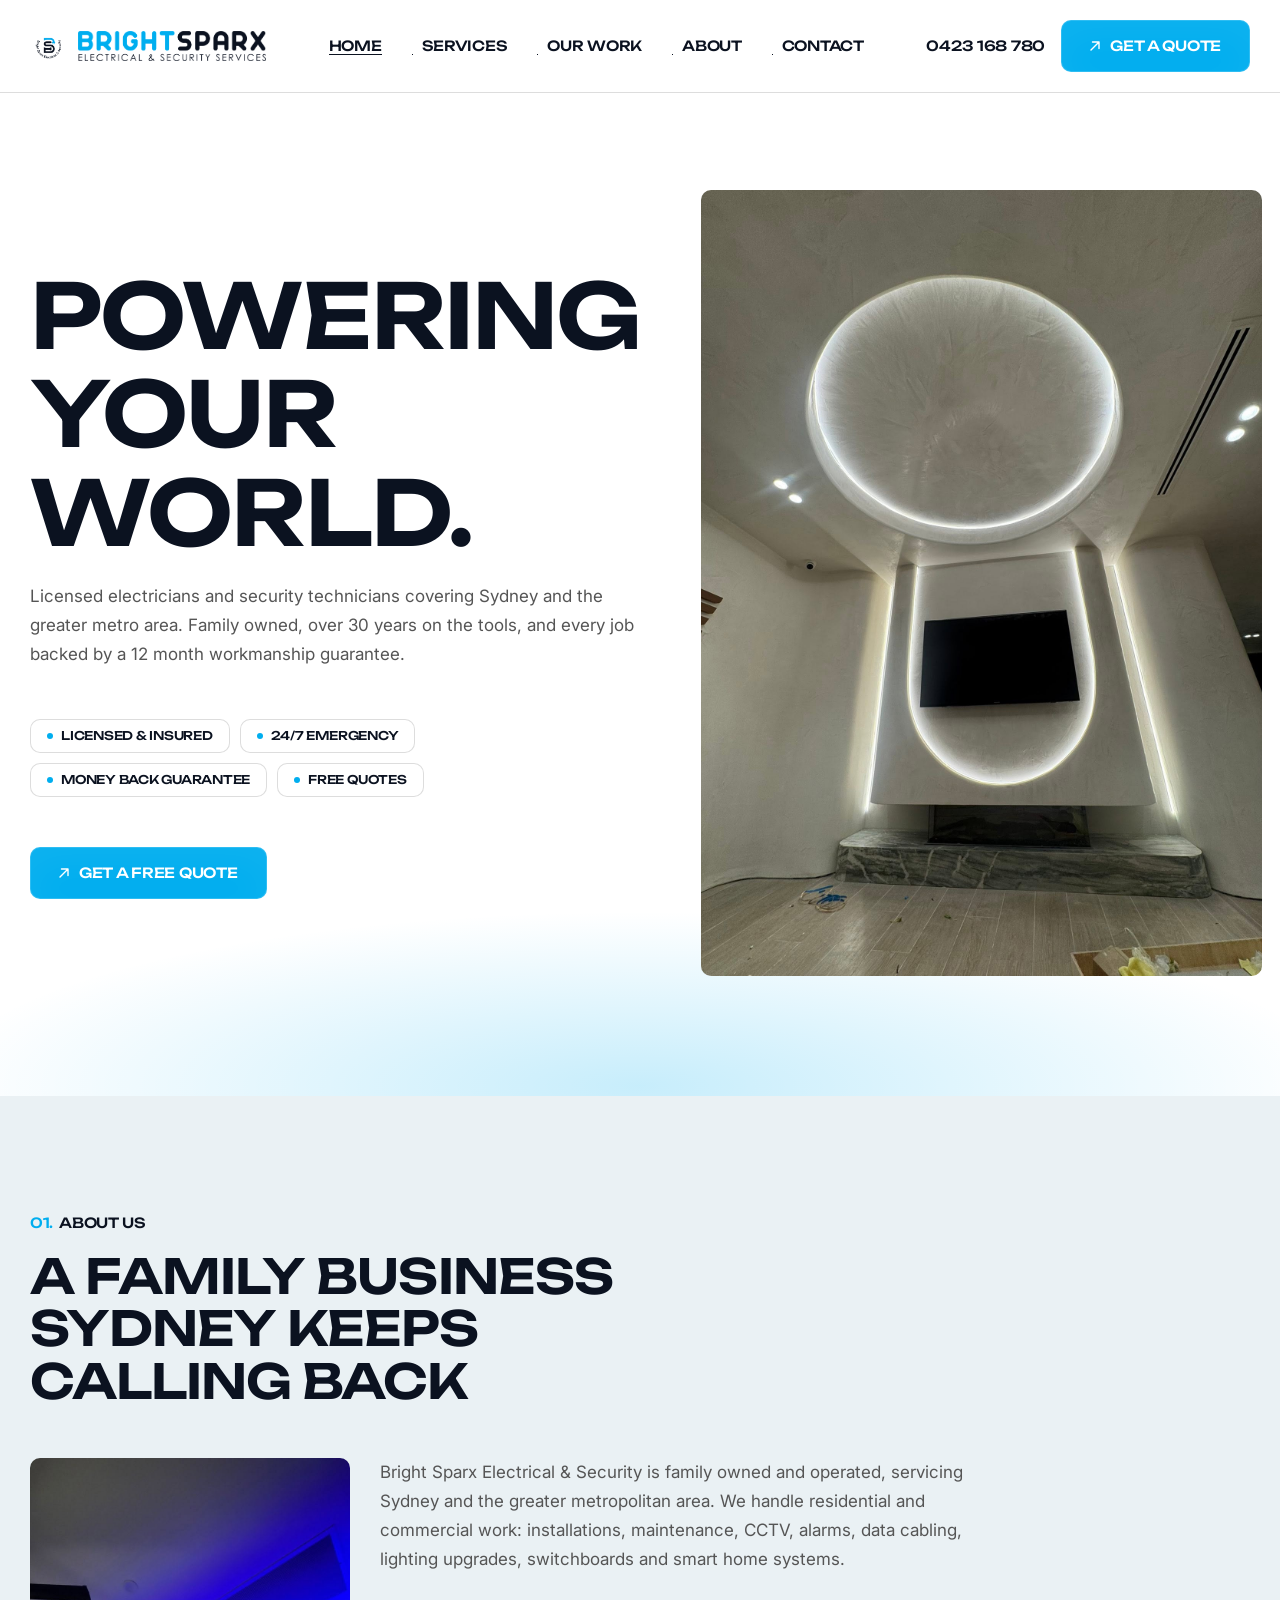
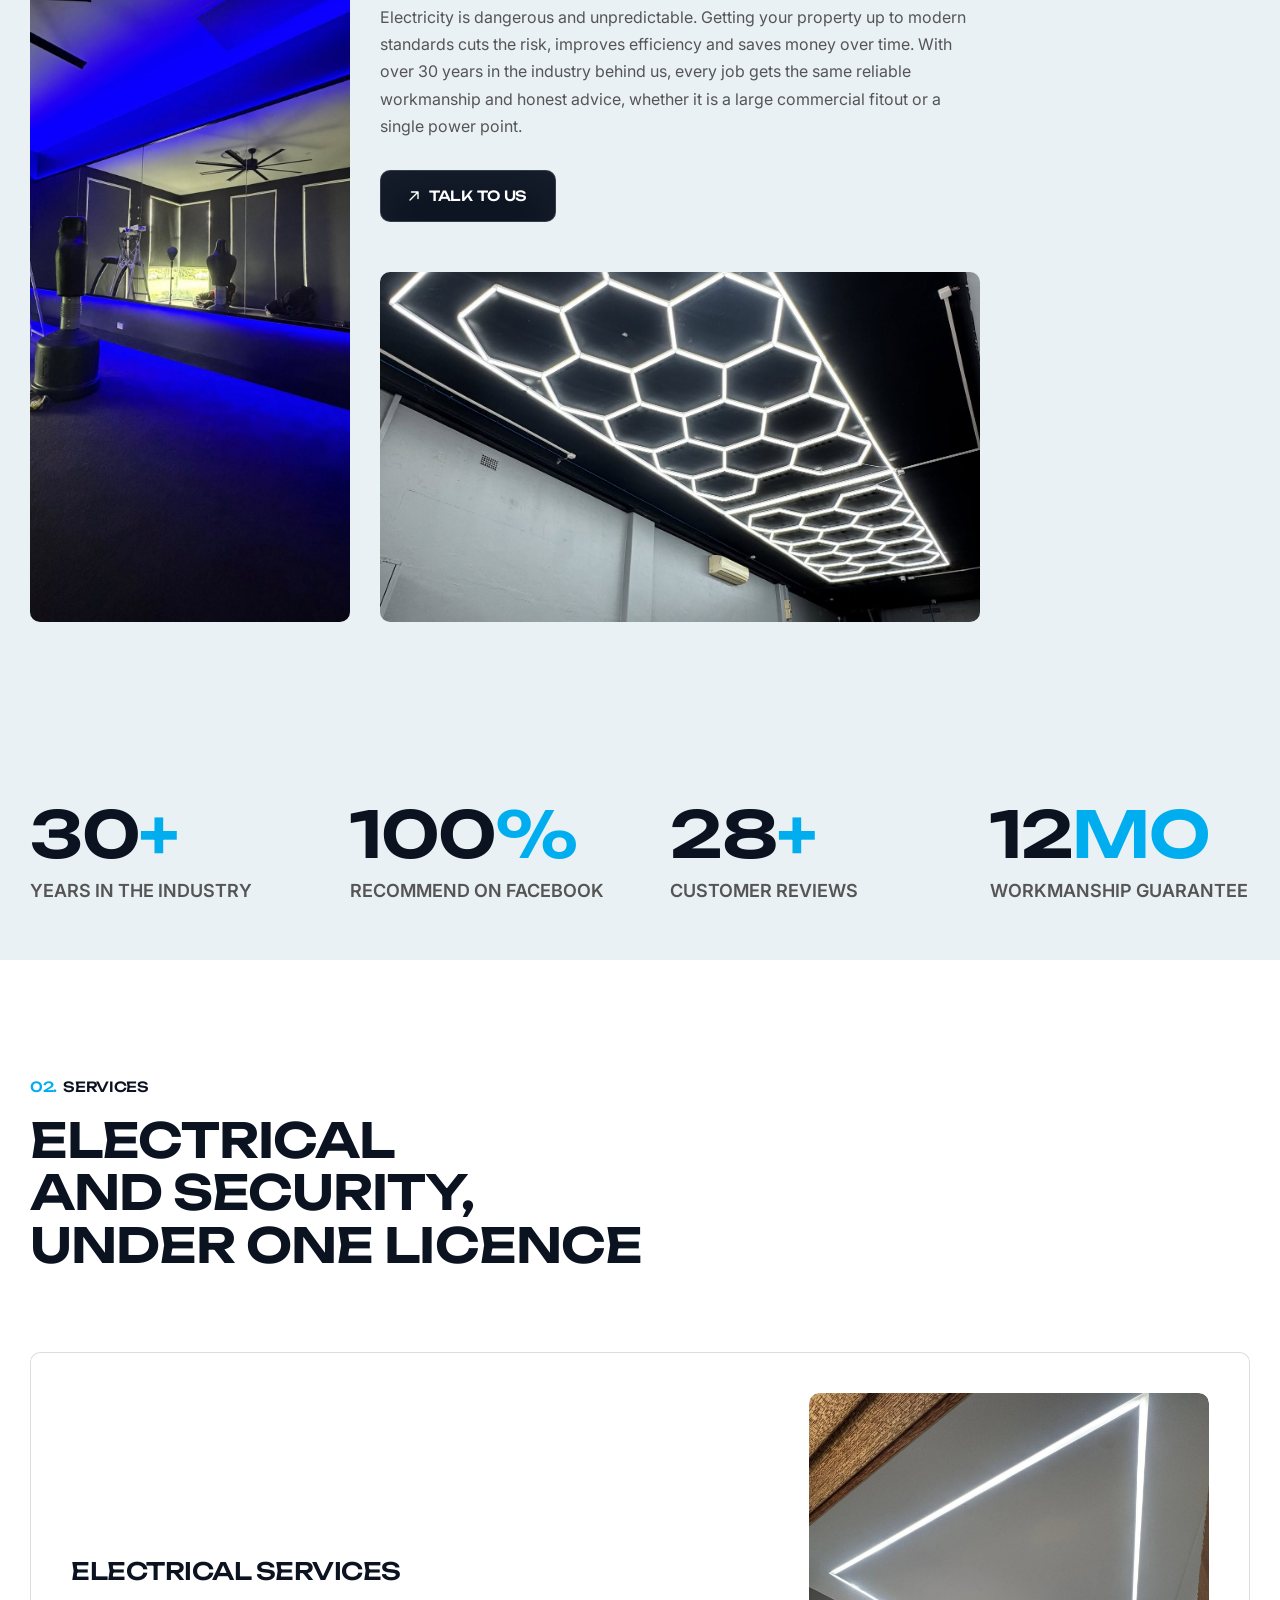
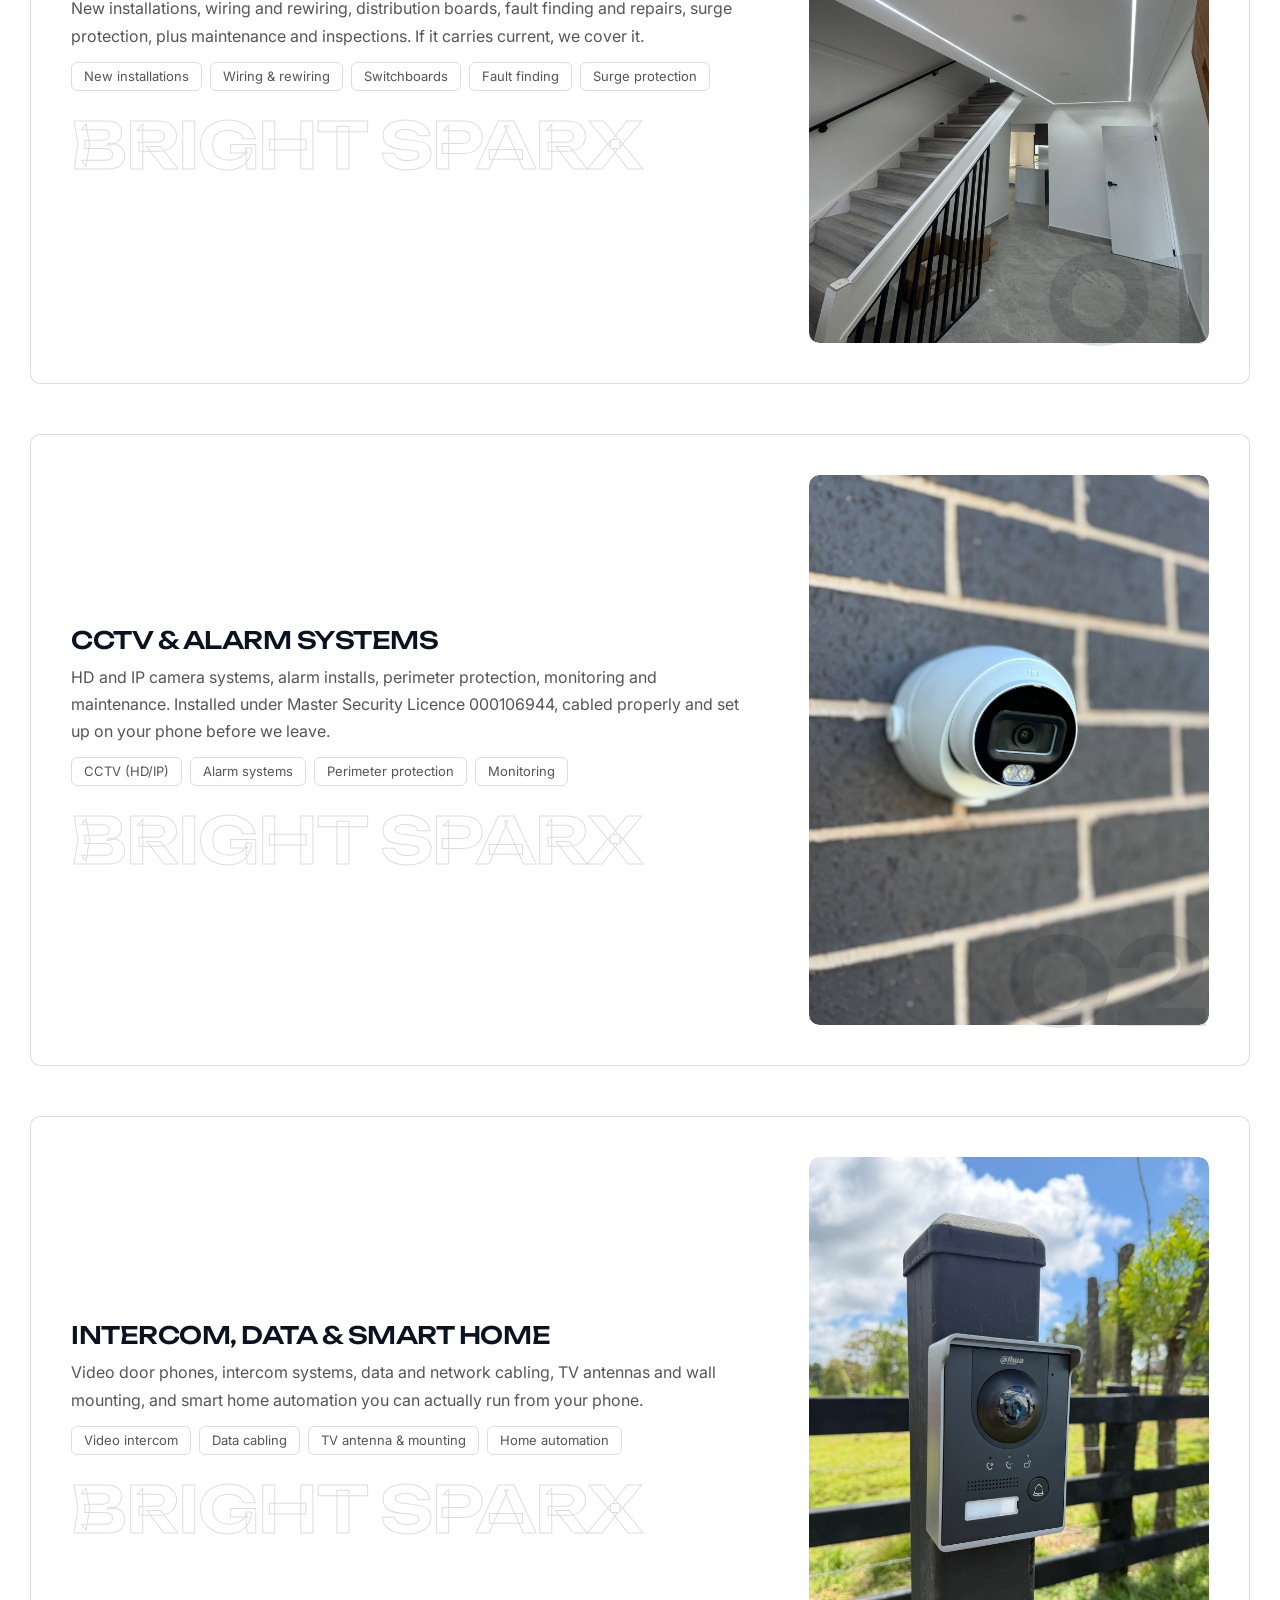
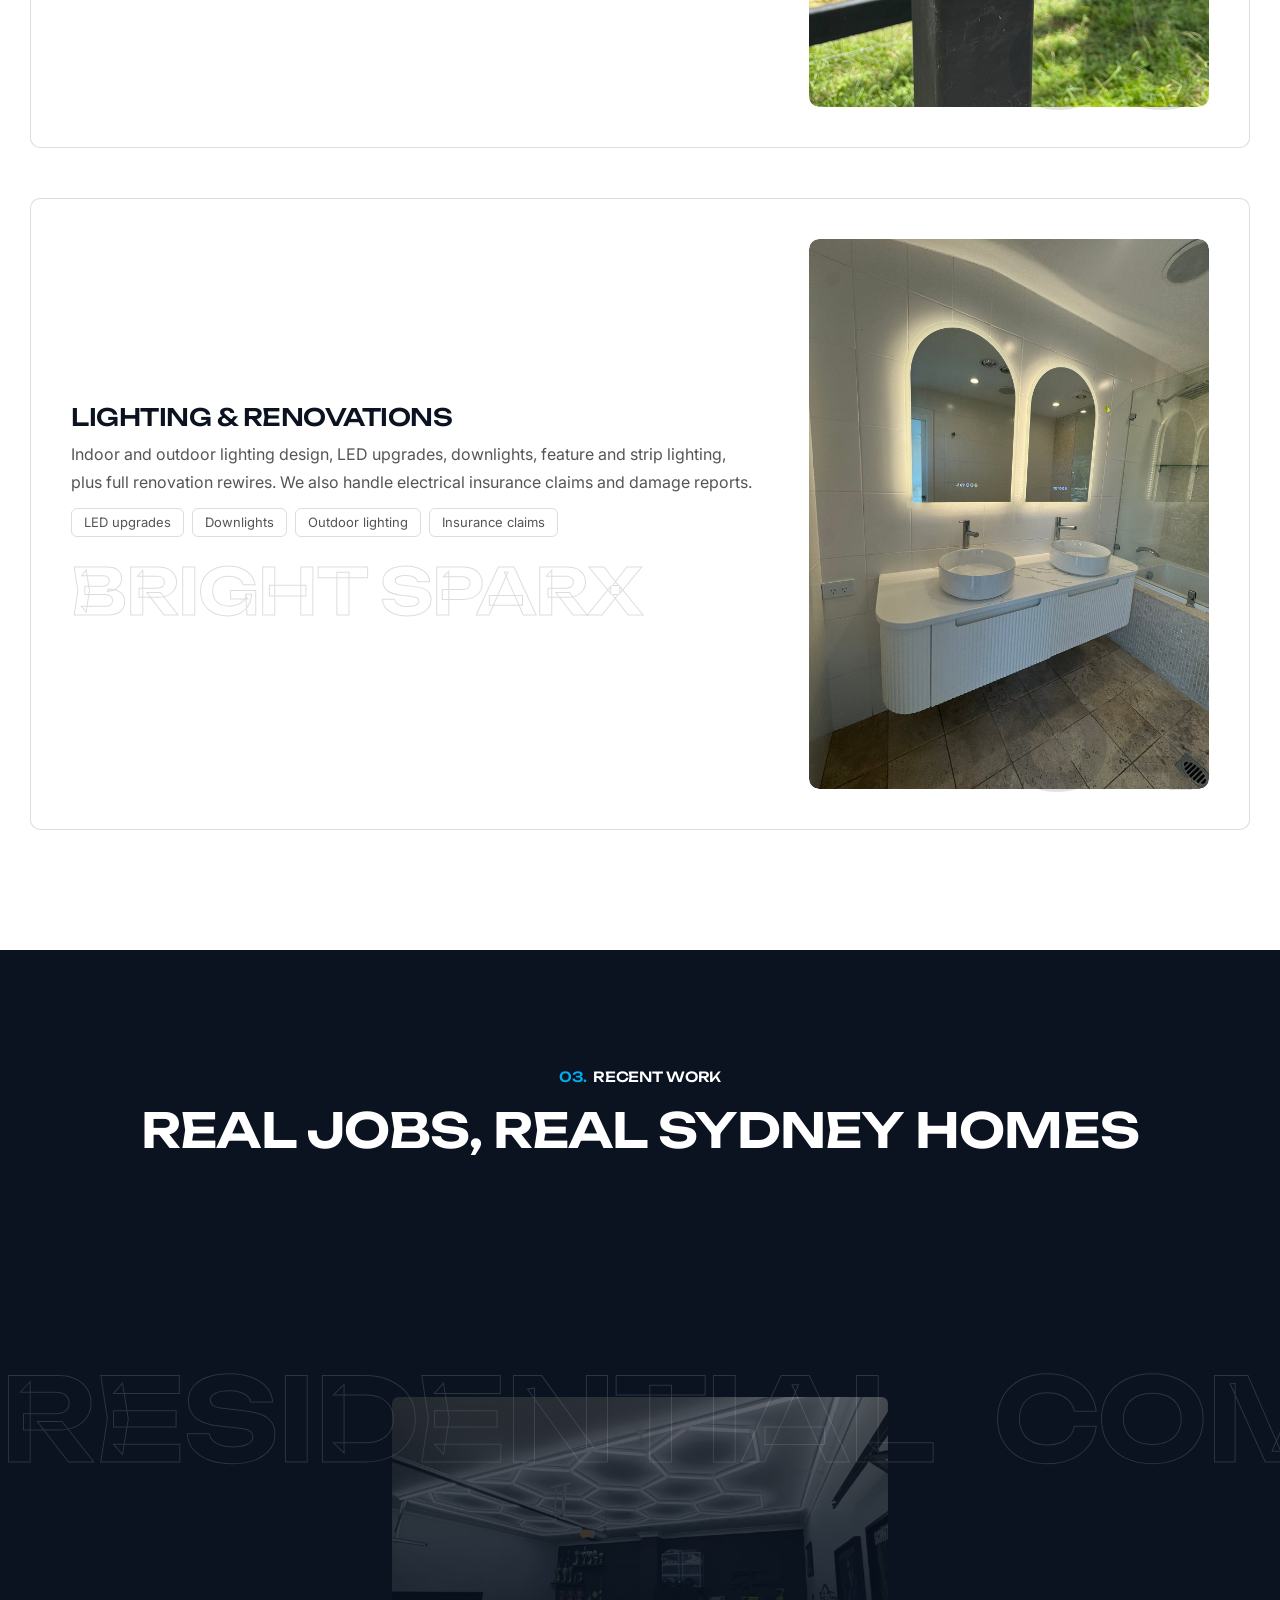
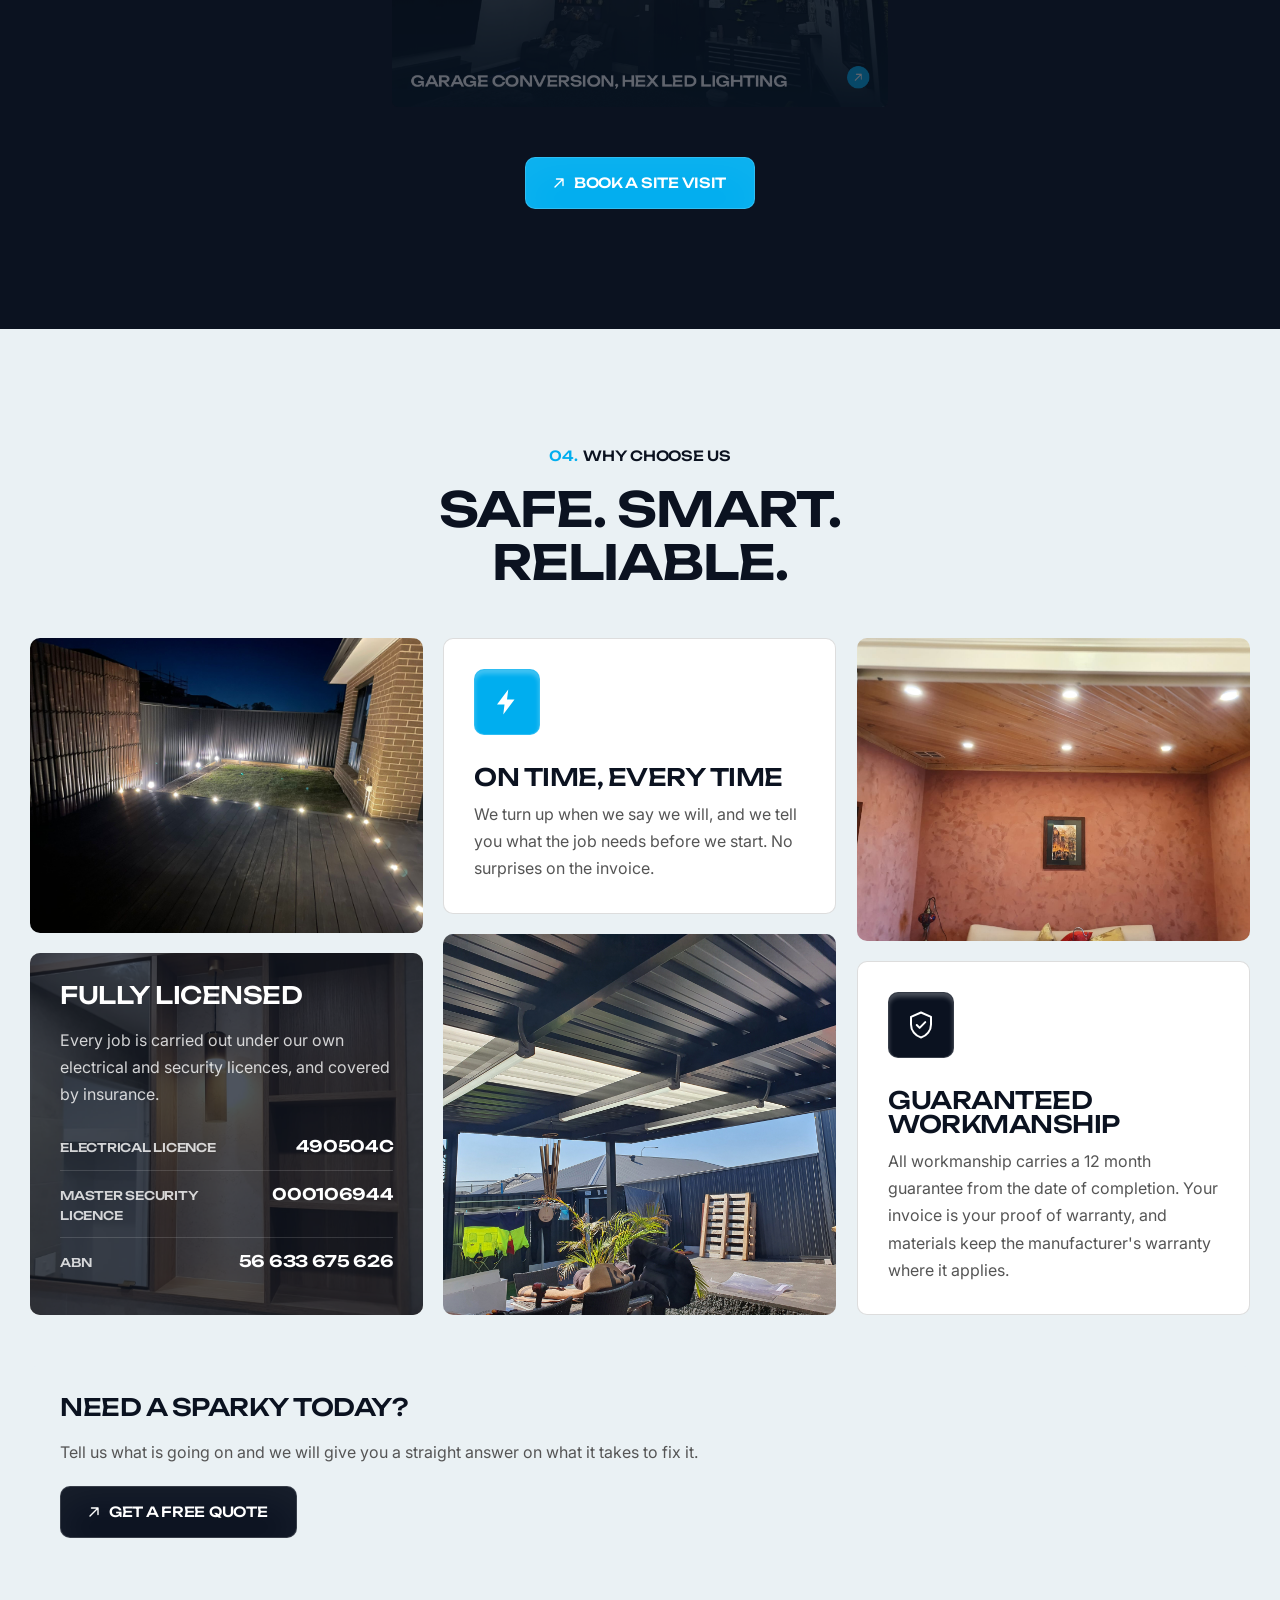
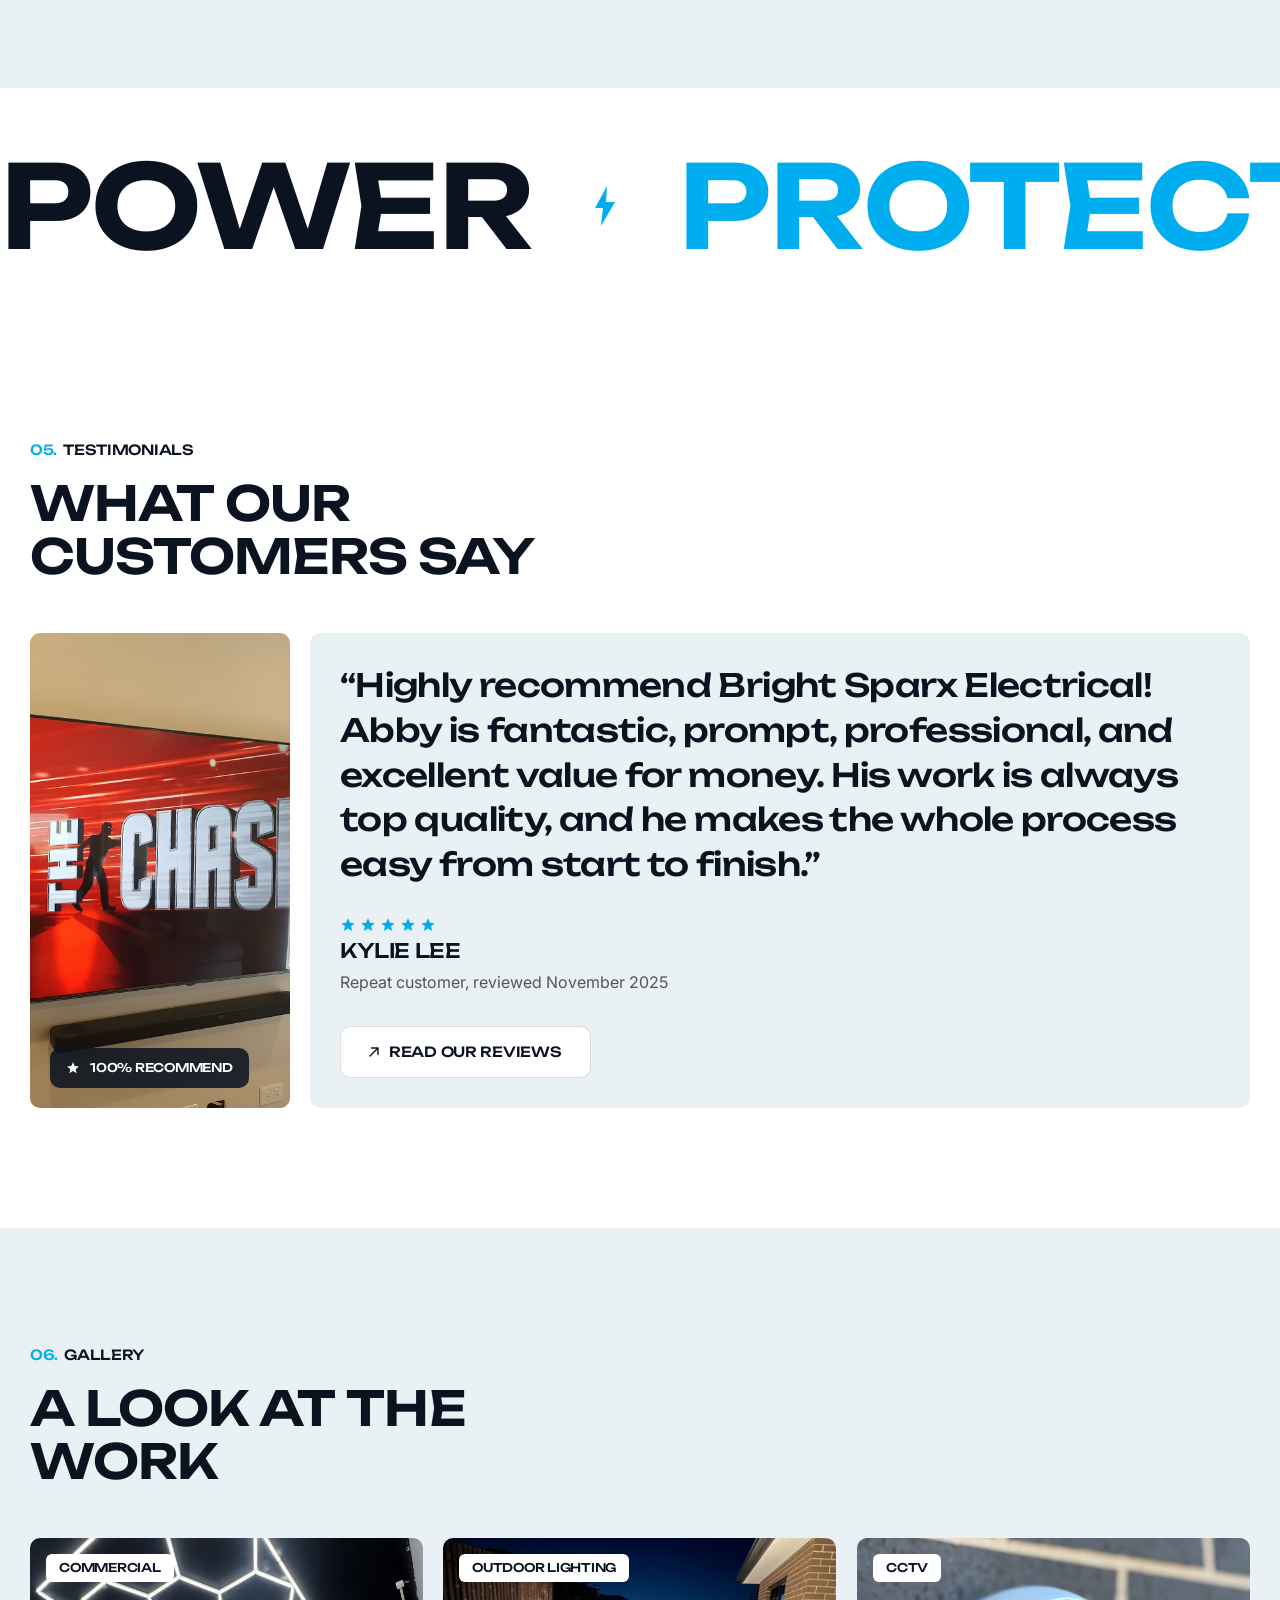
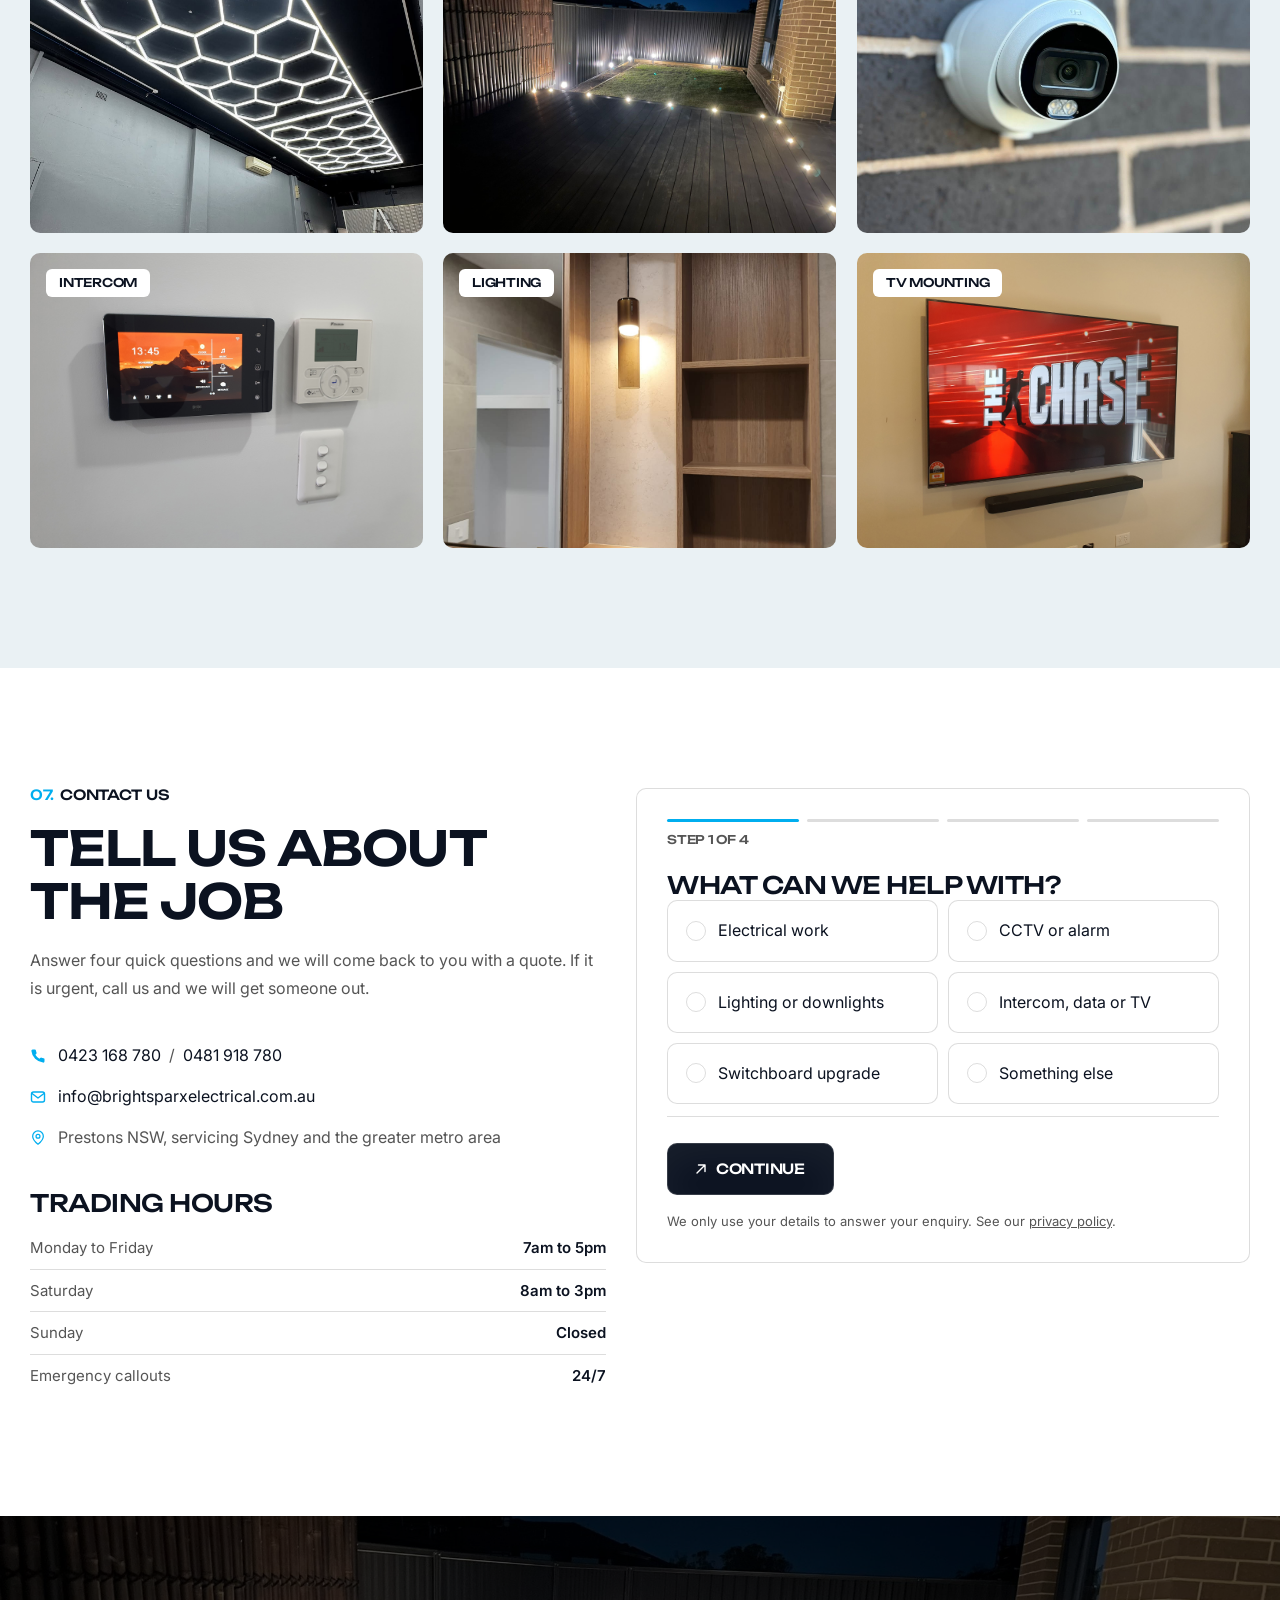
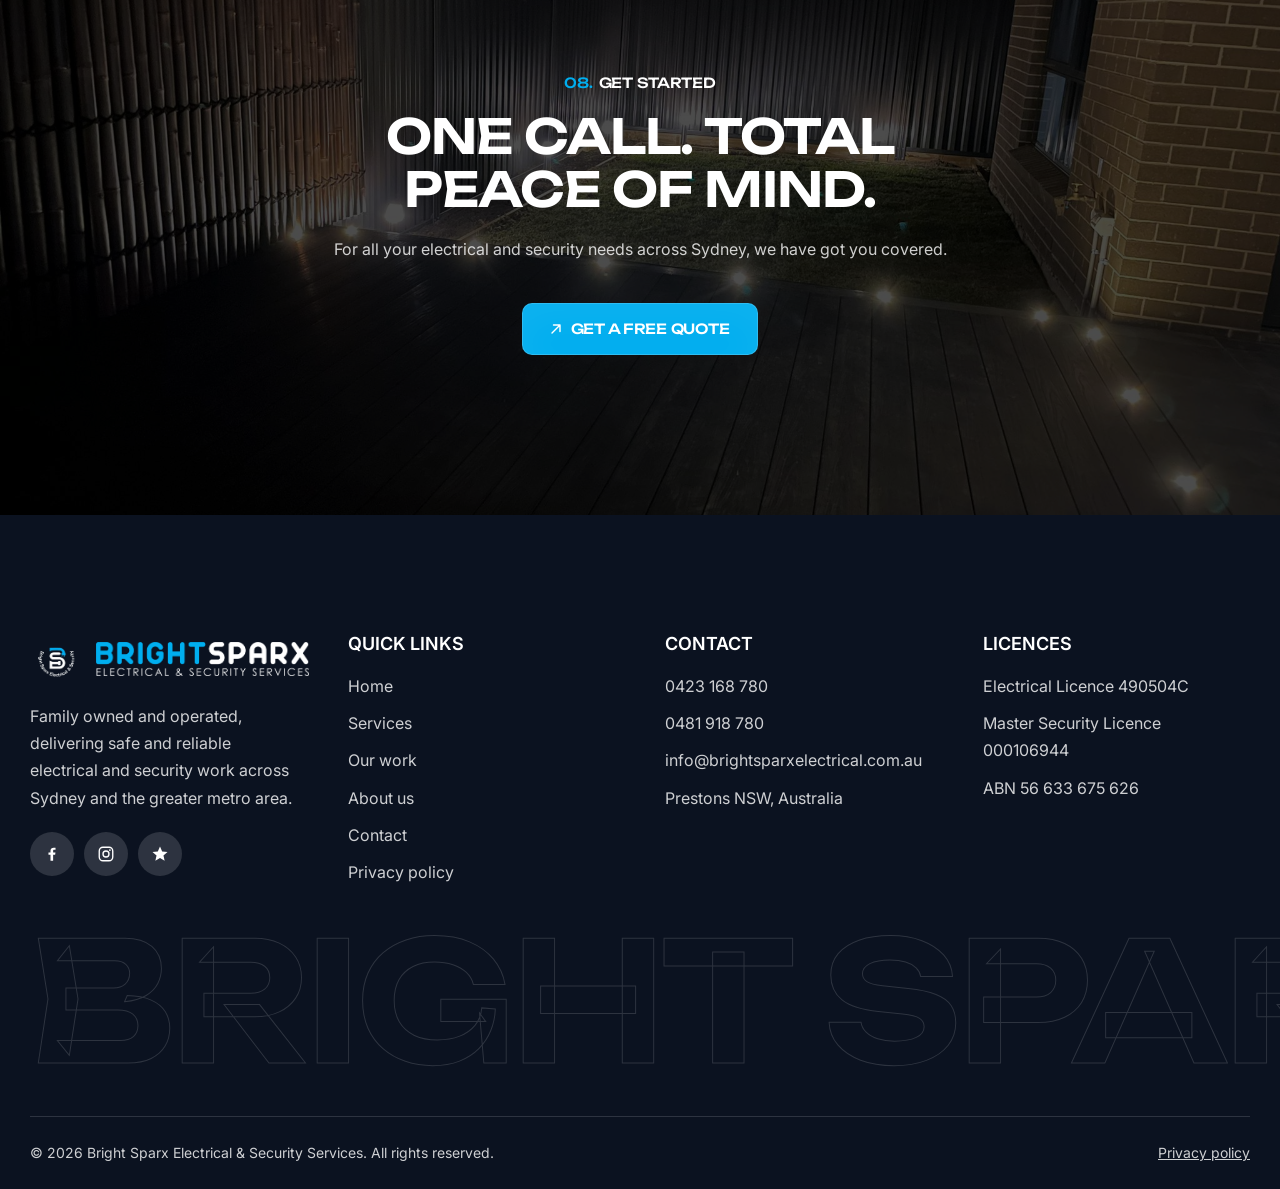
==== commit baa8a524: "Fix about layout, wizard button visibility and Vercel output directory - about section had no layout" ====
--- a/site/index.html
+++ b/site/index.html
@@ -105,9 +105,11 @@
     </div>
 
     <div class="about__inner">
-      <img class="about__portrait" src="images/gym-led.jpg"
-           alt="Home gym fitted with blue LED cove lighting around the ceiling and mirror wall"
-           width="1536" height="2048" loading="lazy" data-reveal="up">
+      <div class="about__figure" data-reveal="up">
+        <img class="about__portrait" src="images/gym-led.jpg"
+             alt="Home gym fitted with blue LED cove lighting around the ceiling and mirror wall"
+             width="1536" height="2048" loading="lazy">
+      </div>
 
       <div class="about__right">
         <div class="stack stack--30">
--- a/site/styles.css
+++ b/site/styles.css
@@ -75,6 +75,10 @@
    answer buttons. */
 fieldset { min-width: 0; margin: 0; padding: 0; border: 0; }
 legend { padding: 0; }
+
+/* Components below set display:inline-flex, which beats the UA rule for the
+   `hidden` attribute. Without this the wizard shows Back and Send on step 1. */
+[hidden] { display: none !important; }
 
 :focus-visible {
   outline: 2px solid var(--accent);
@@ -555,22 +559,42 @@
    -------------------------------------------------------------------------- */
 .about__head { max-width: 732px; }
 
-.about__body {
+/* Mobile: single column, portrait photo, text, then the wide photo. */
+.about__inner {
   display: flex;
   flex-direction: column;
   gap: 20px;
 }
 
+.about__right {
+  display: flex;
+  flex-direction: column;
+  gap: 30px;
+  min-width: 0;
+}
+
+/* The portrait lives in a wrapper so the wrapper can take the flex sizing and
+   the image can simply fill it. An <img> asked to both flex and stretch does
+   not size reliably. */
+.about__figure {
+  position: relative;
+  width: 100%;
+  aspect-ratio: 4 / 5;
+  overflow: hidden;
+  border-radius: var(--radius);
+}
+
 .about__portrait {
-  width: 100%;
-  aspect-ratio: 7 / 8;
+  position: absolute;
+  inset: 0;
+  width: 100%;
+  height: 100%;
   object-fit: cover;
-  border-radius: var(--radius);
 }
 
 .about__wide {
   width: 100%;
-  aspect-ratio: 8 / 7;
+  aspect-ratio: 4 / 3;
   object-fit: cover;
   border-radius: var(--radius);
 }
@@ -1145,9 +1169,11 @@
 .wizard__nav {
   display: flex;
   align-items: center;
-  gap: 12px;
+  gap: 14px;
   flex-wrap: wrap;
-  margin-top: 4px;
+  margin-top: 12px;
+  padding-top: 26px;
+  border-top: 1px solid var(--line-dark);
 }
 
 .wizard__back {
@@ -1475,9 +1501,18 @@
 
   .stats { grid-template-columns: repeat(2, 1fr); gap: 50px; }
 
-  .about__body { flex-direction: row; gap: 30px; }
-  .about__portrait { flex: 1; aspect-ratio: 1 / 1; }
-  .about__wide { flex: 1; aspect-ratio: 1 / 1; }
+  /* Two columns from tablet up. The portrait stretches to the height of the
+     right hand column so both photos finish on the same line.
+     aspect-ratio and height must both stay `auto` or the stretch is ignored. */
+  .about__inner { flex-direction: row; align-items: stretch; gap: 24px; }
+  .about__figure {
+    flex: 0 0 34%;
+    align-self: stretch;
+    aspect-ratio: auto;
+    min-height: 340px;
+  }
+  .about__right { flex: 1; gap: 36px; }
+  .about__wide { aspect-ratio: 16 / 9; }
 
   .service-card { padding: 30px; }
   .service-card__body { flex-direction: row; align-items: center; gap: 40px; }
@@ -1553,20 +1588,10 @@
 
   .stats { grid-template-columns: repeat(4, 1fr); gap: 60px; }
 
-  /* Both about images finish on the same line: the column stretches and the
-     tall portrait fills whatever height the right hand column ends up being. */
-  .about__inner { display: flex; gap: 30px; align-items: stretch; }
-  .about__portrait {
-    flex: 0 0 340px;
-    align-self: stretch;
-    aspect-ratio: auto;
-    height: auto;
-    min-height: 100%;
-    object-fit: cover;
-  }
-  .about__right { flex: 1; max-width: 600px; display: flex; flex-direction: column; gap: 50px; }
+  .about__inner { gap: 30px; }
+  .about__figure { flex: 0 0 320px; }
+  .about__right { max-width: 600px; gap: 50px; }
   .about__wide { aspect-ratio: 12 / 7; }
-  .about__body { display: contents; }
 
   /* Sticky stacking service cards, as in the reference */
   .service-slot { position: sticky; top: 100px; }
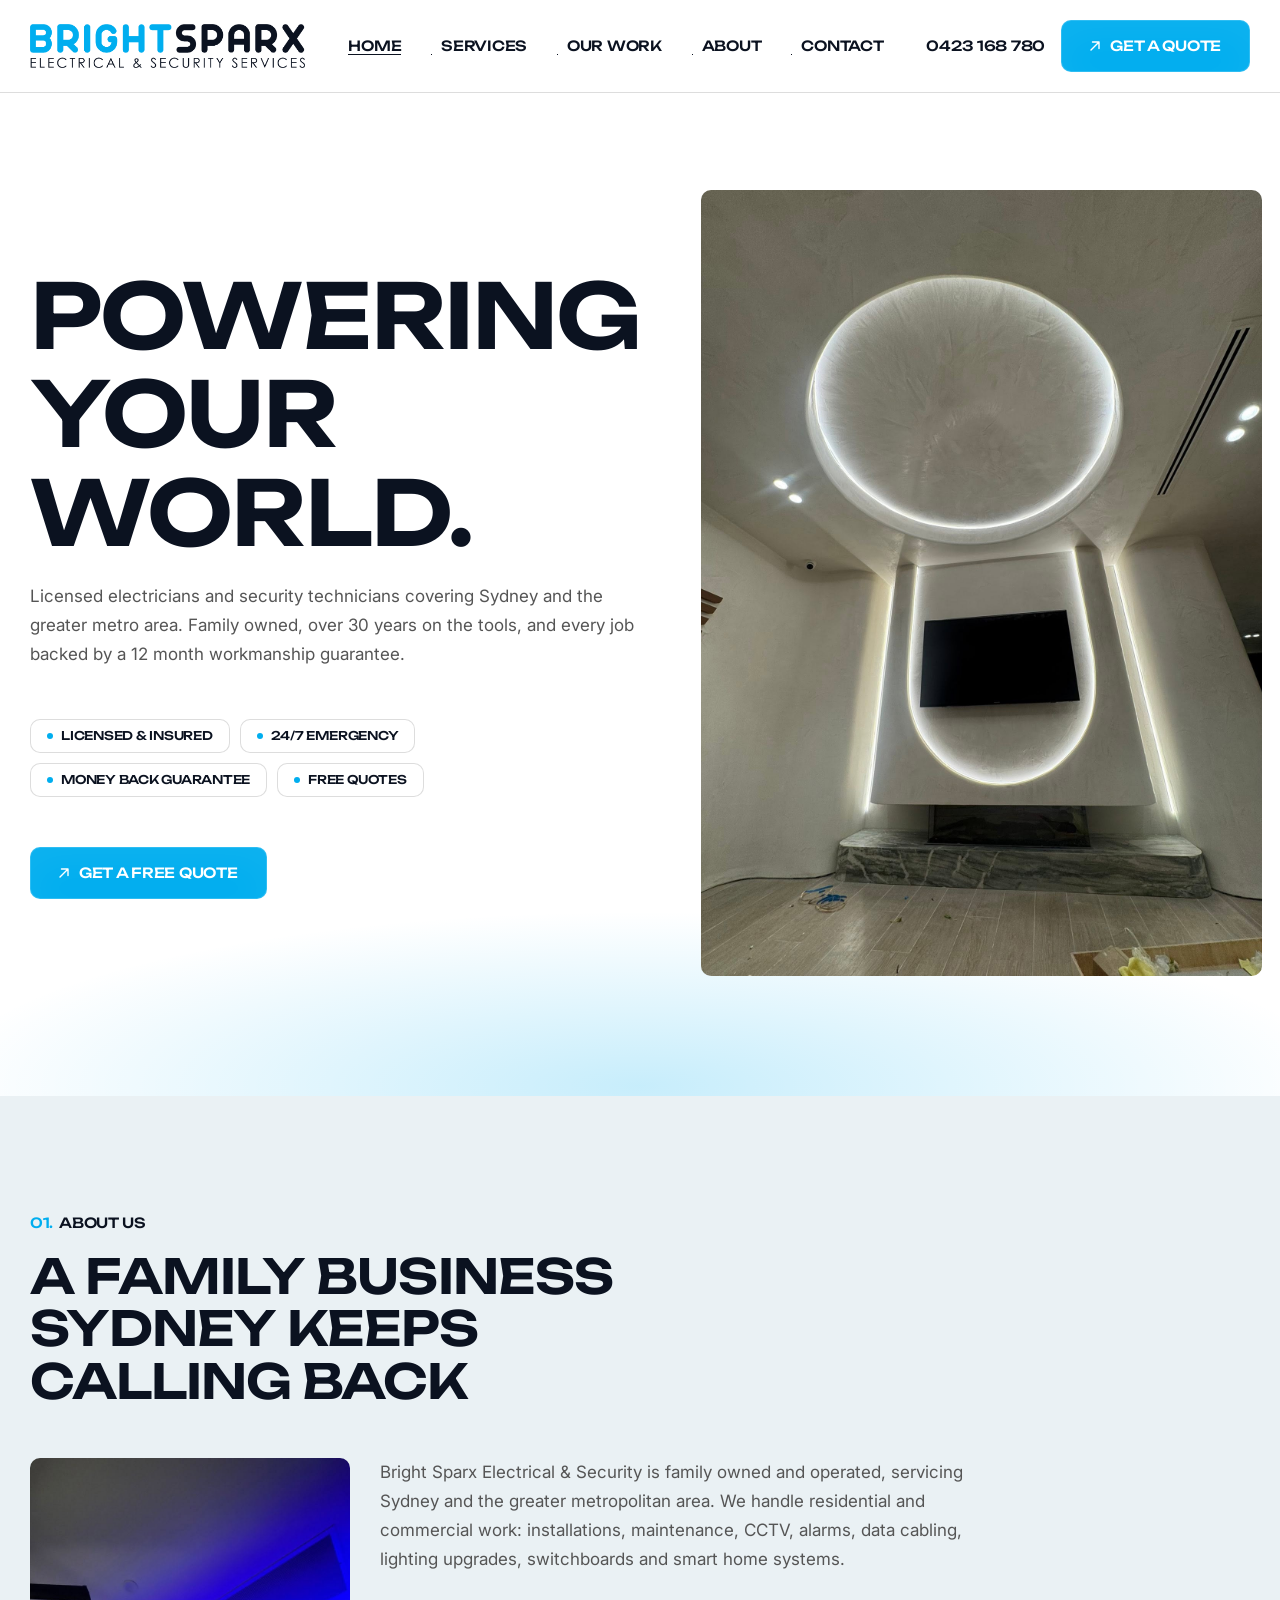
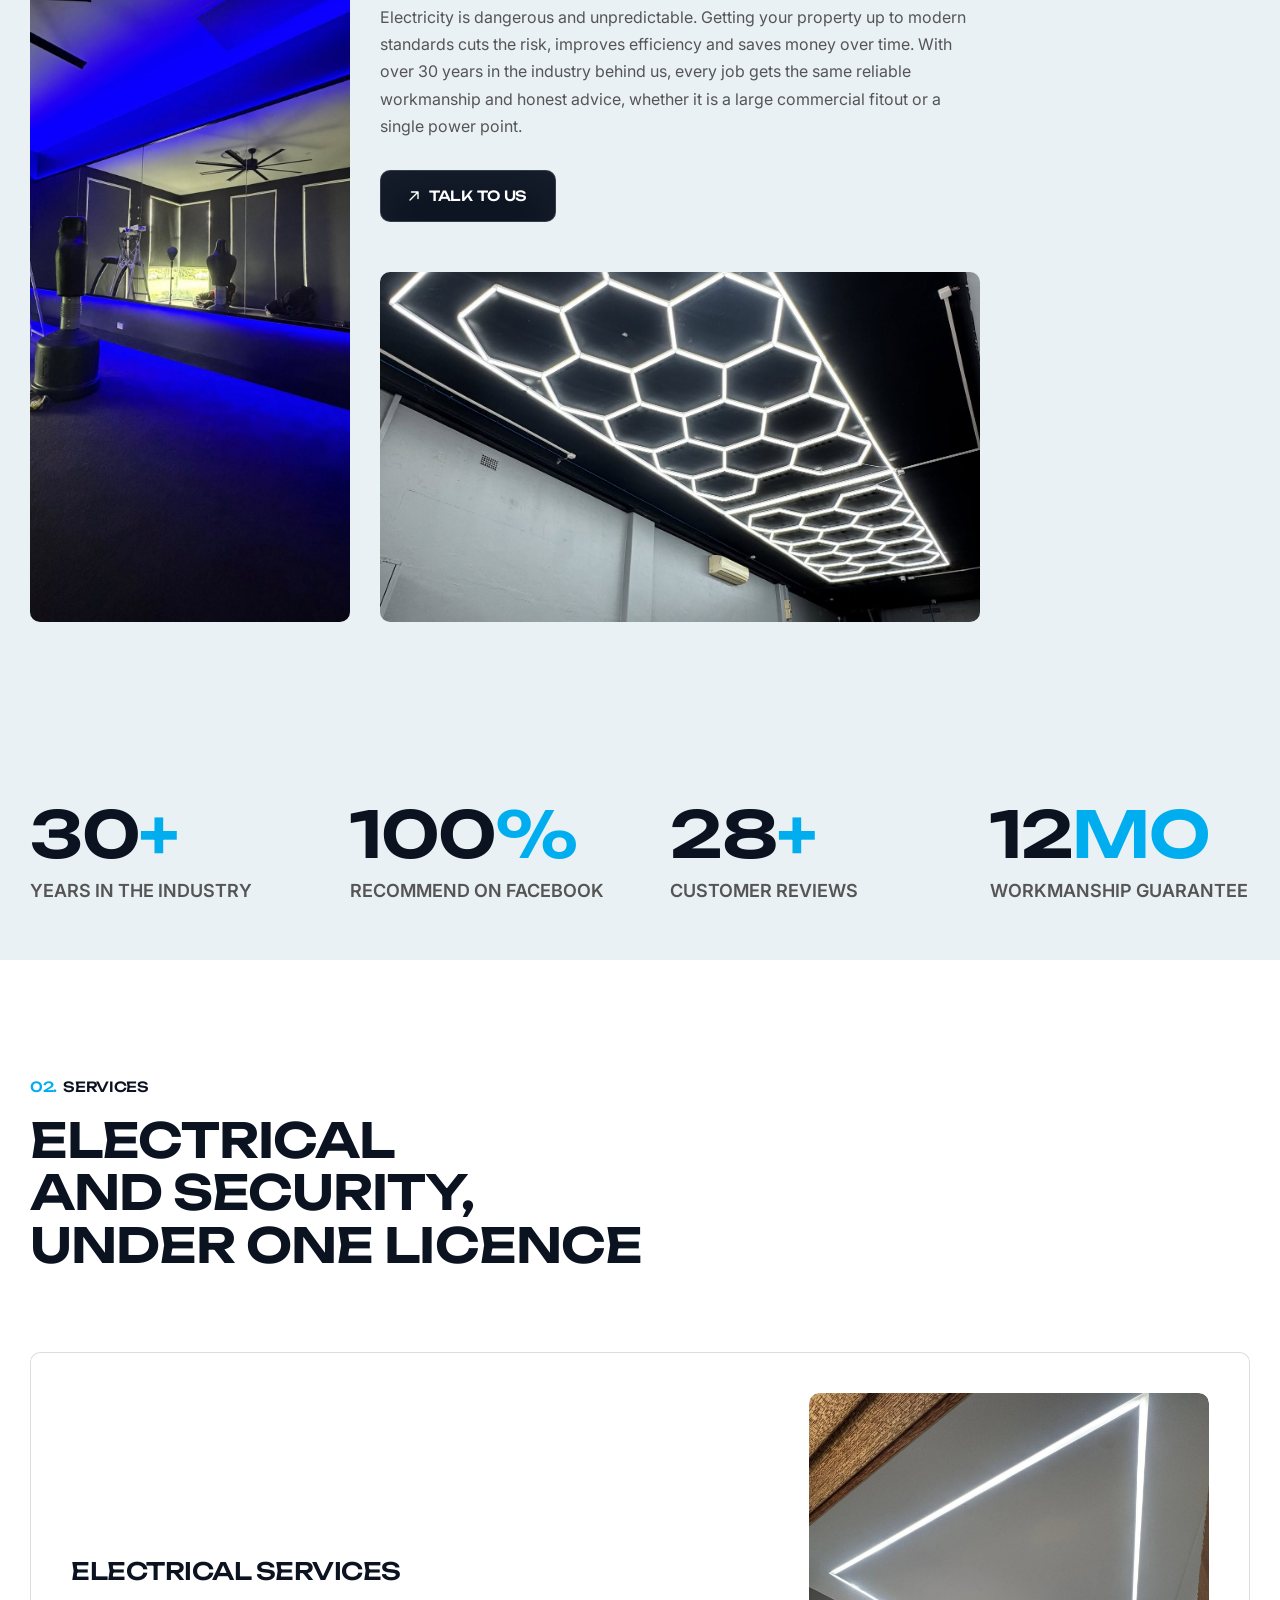
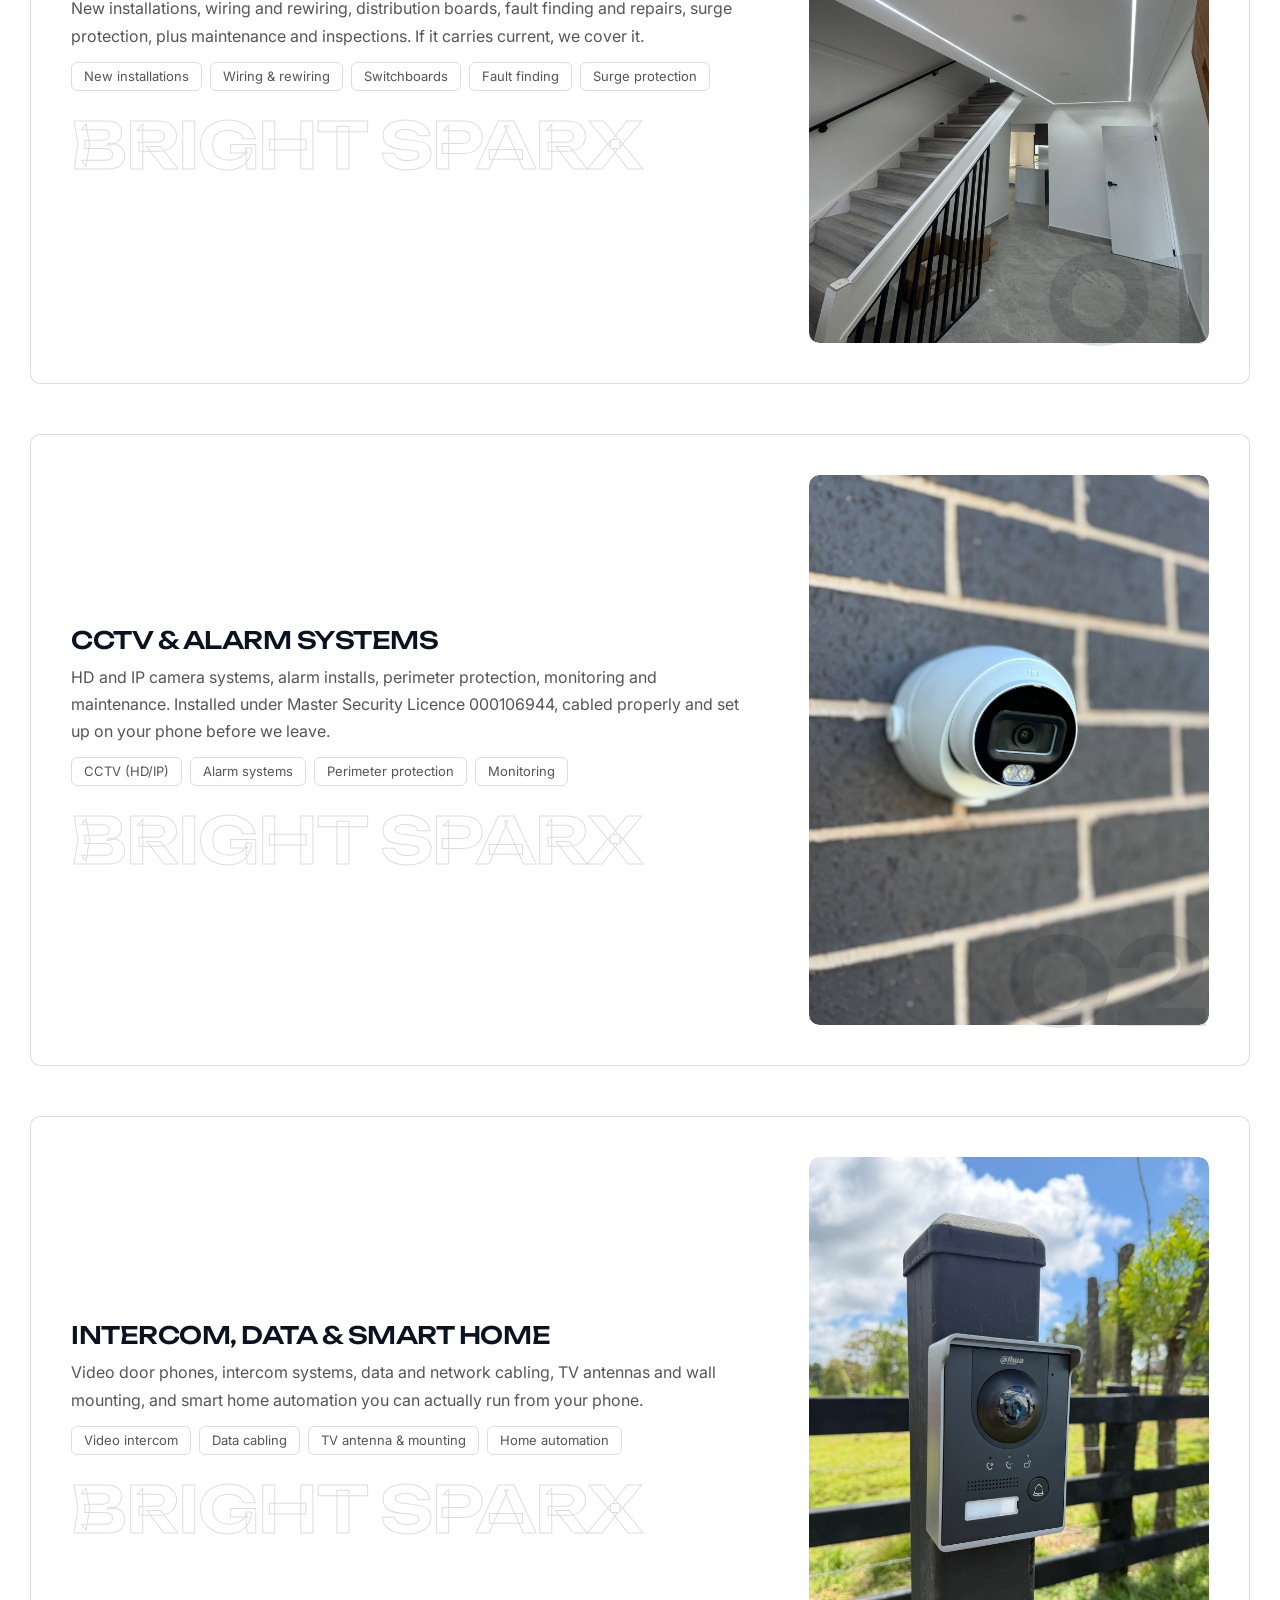
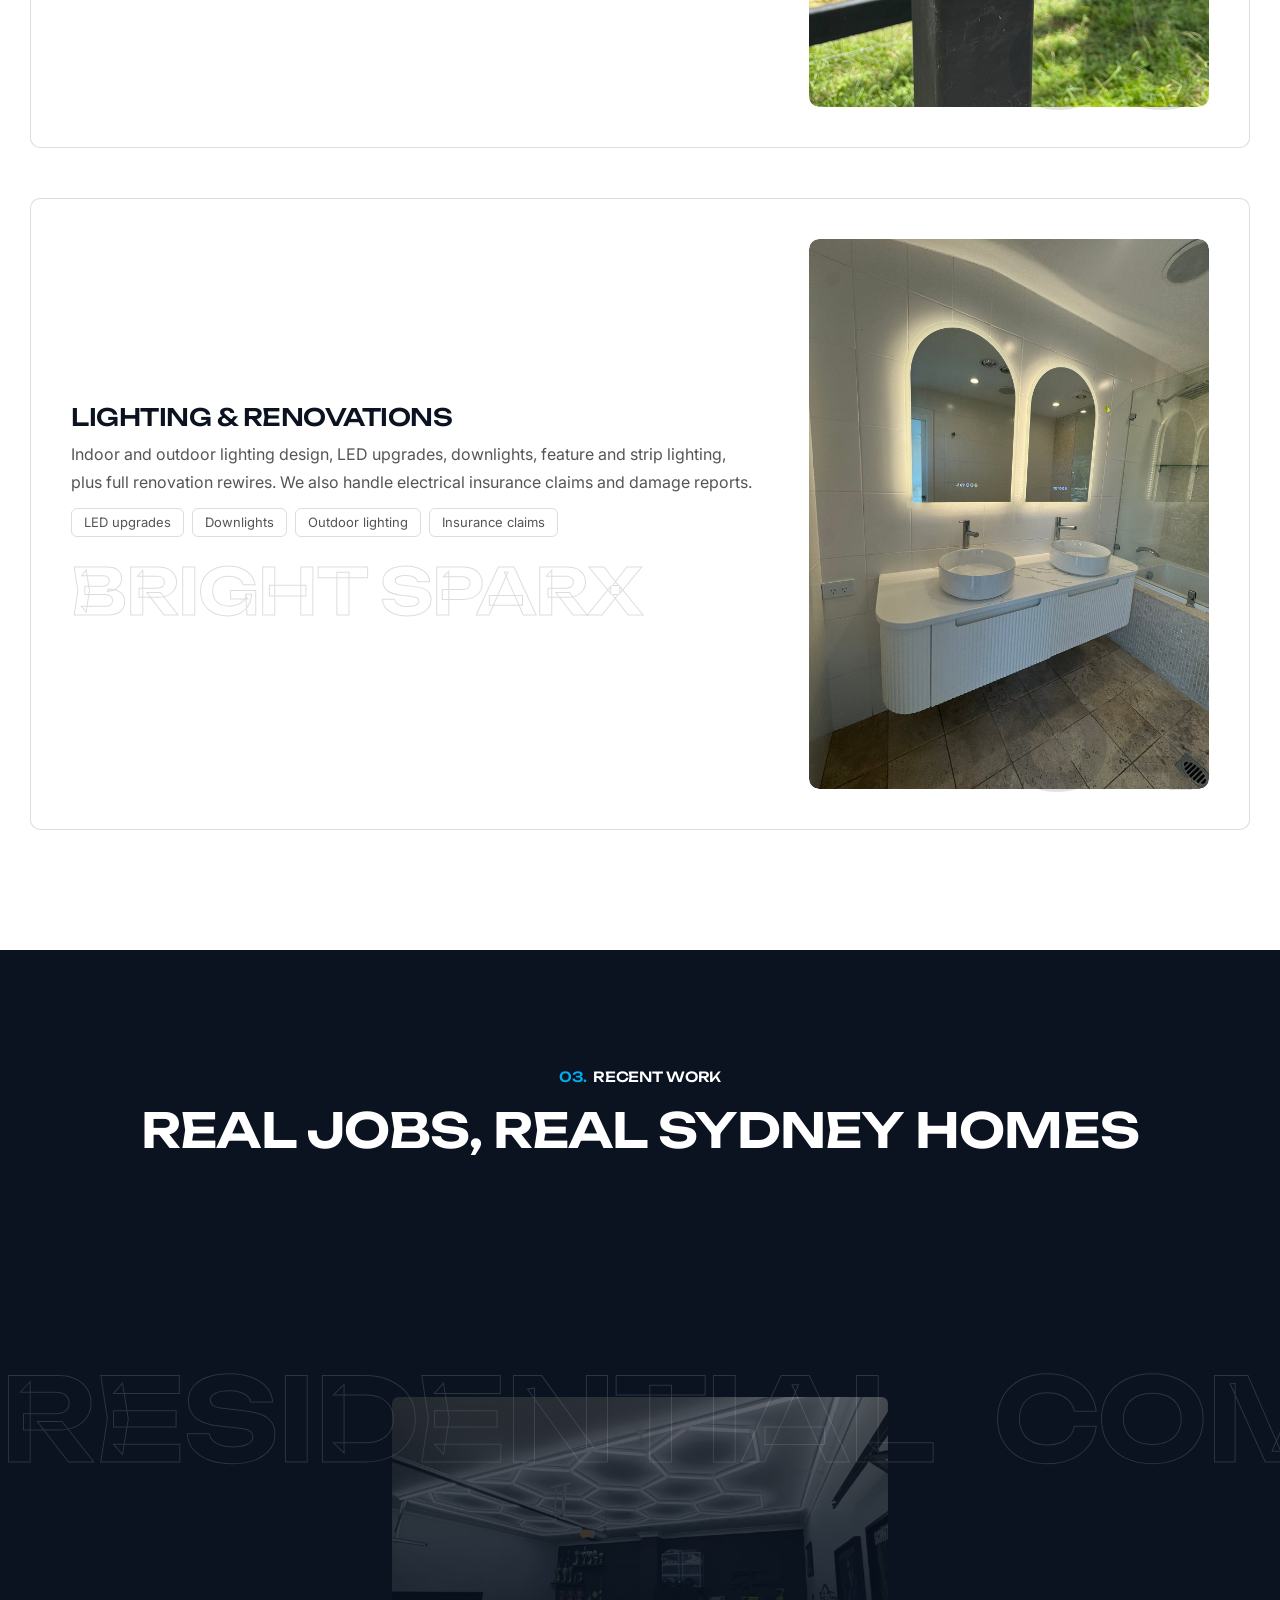
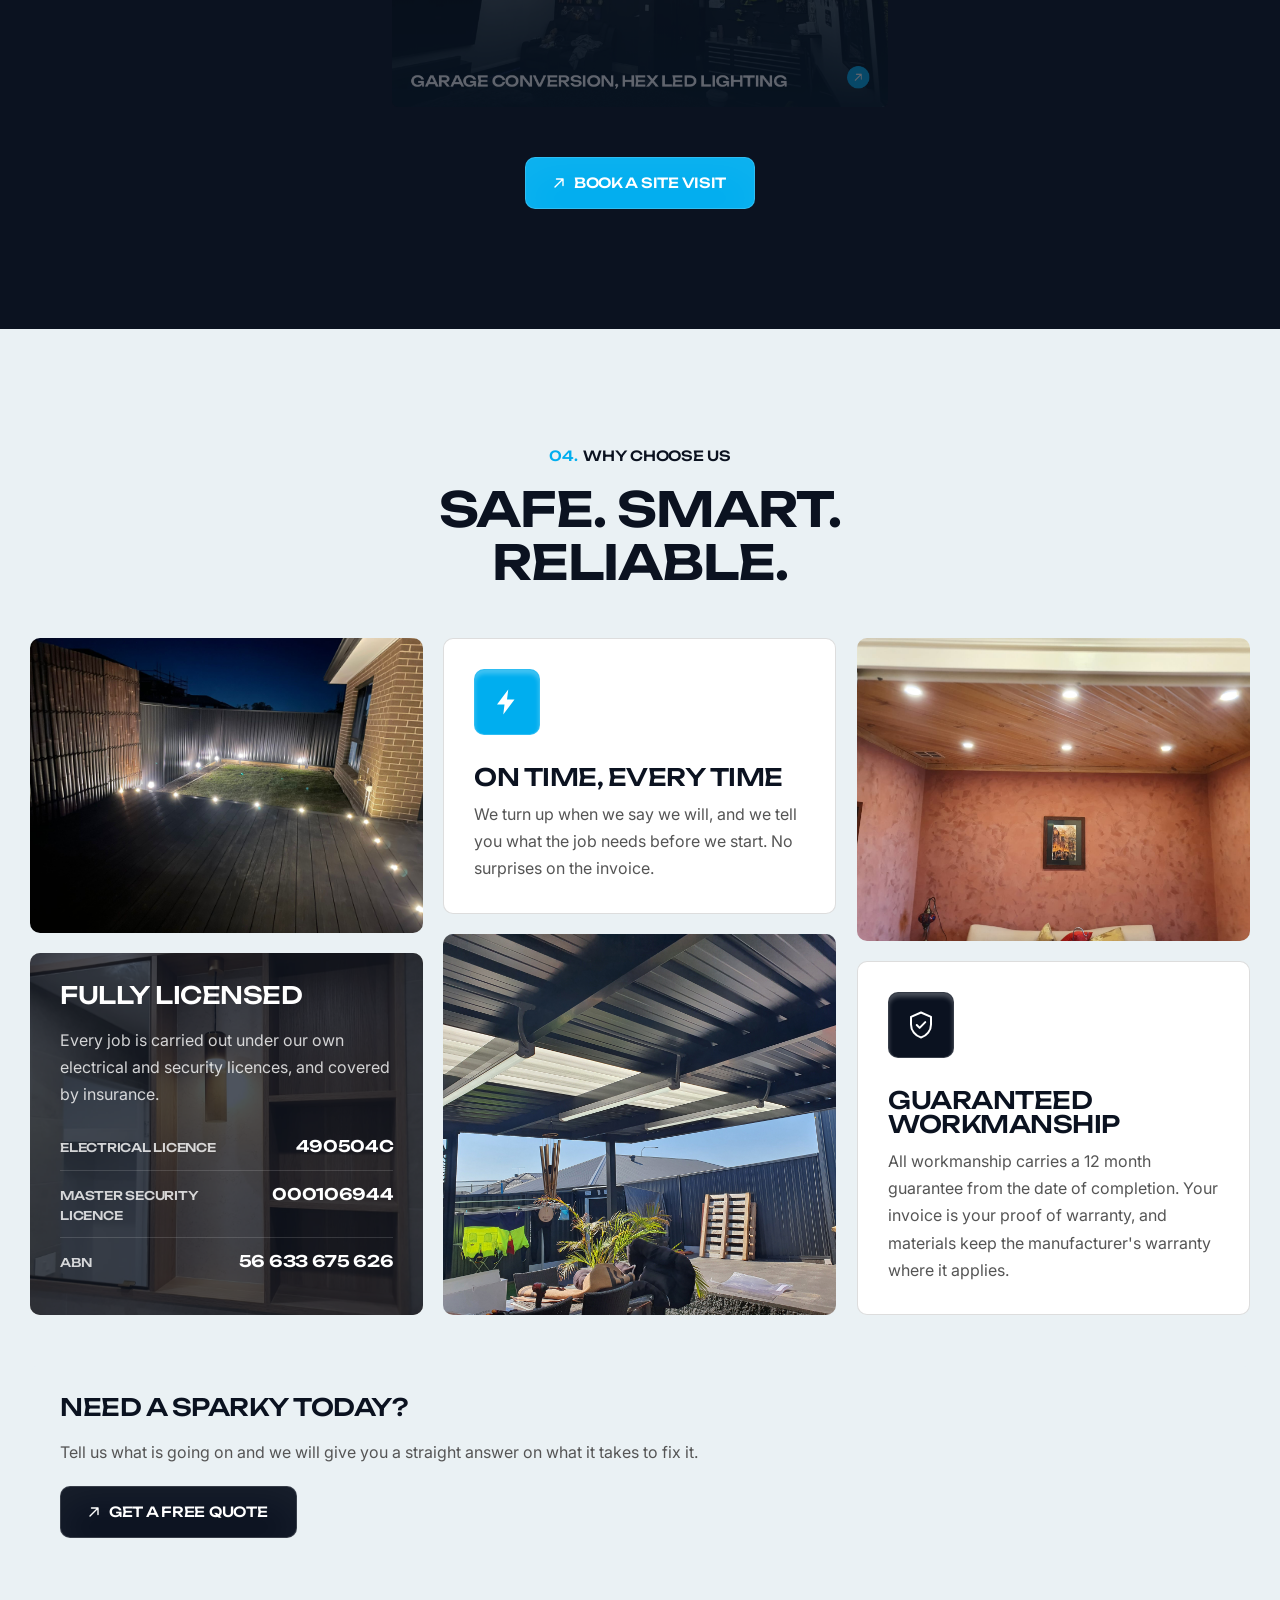
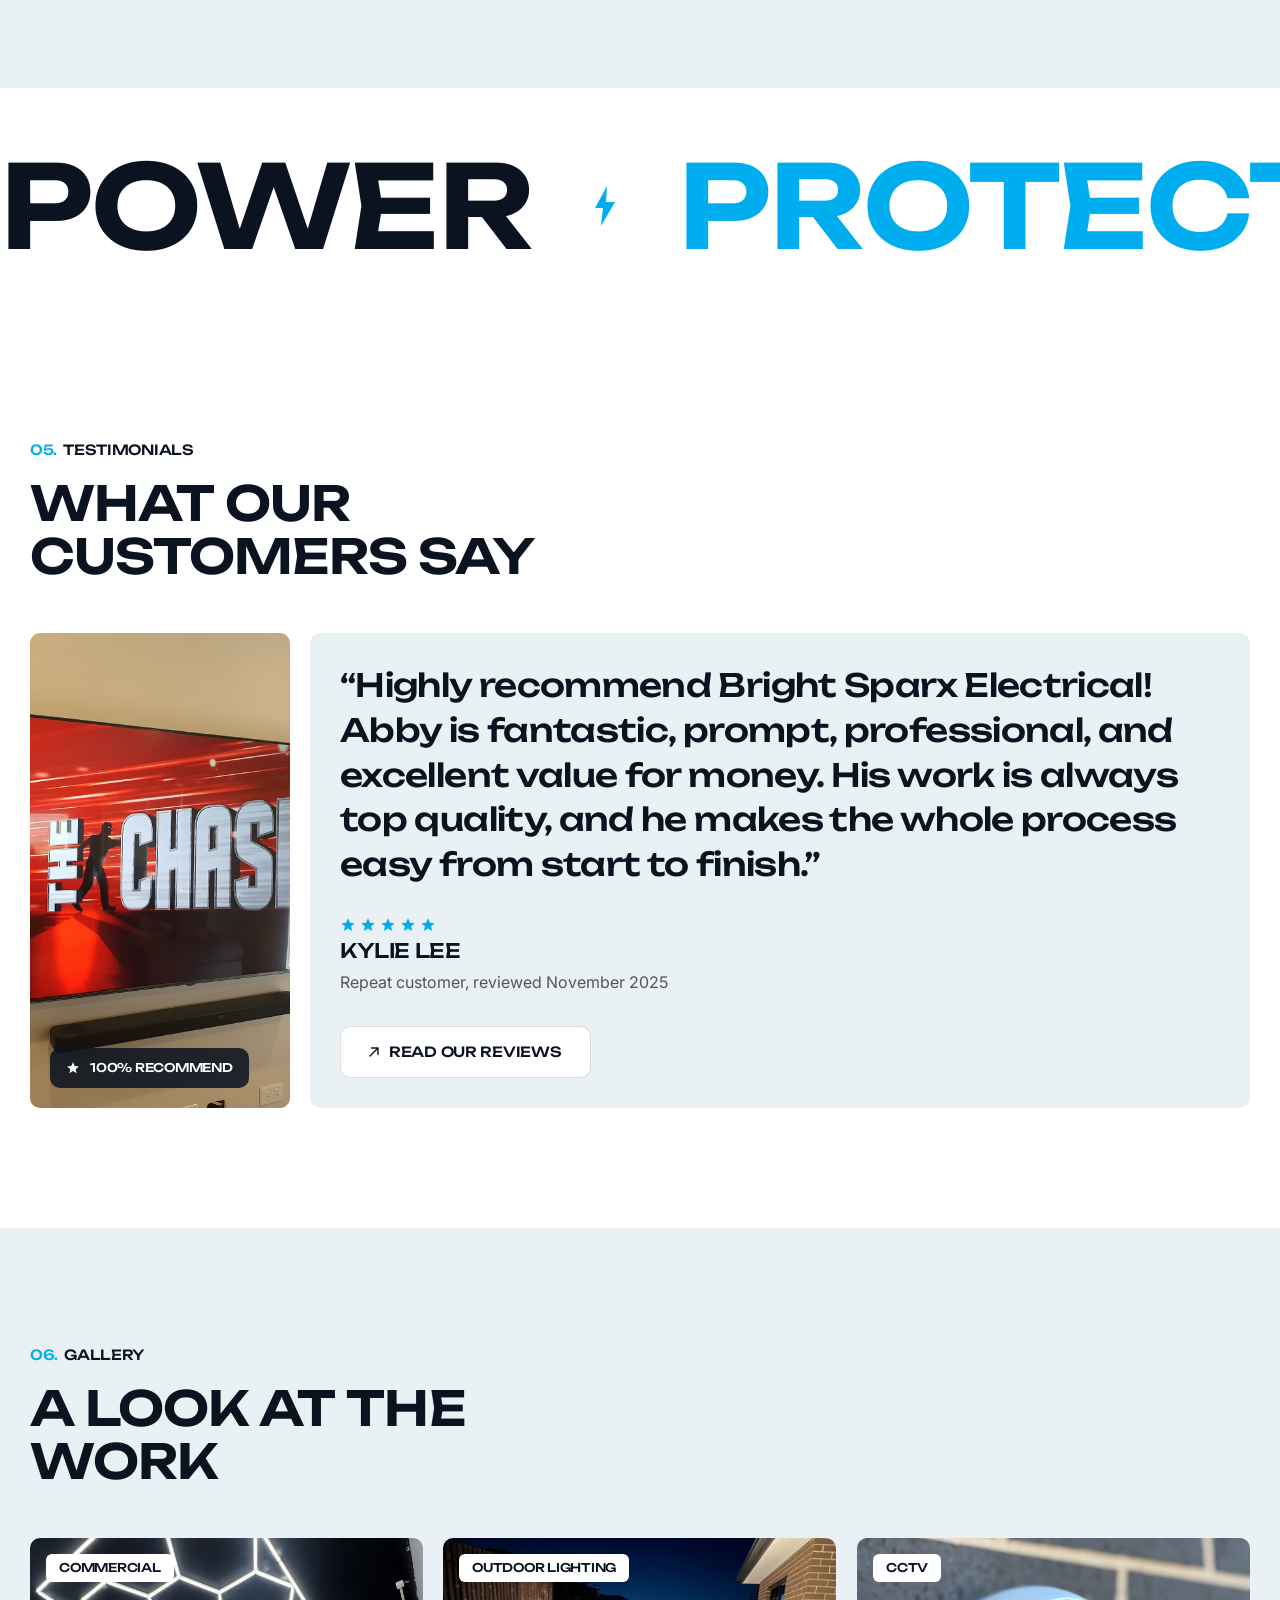
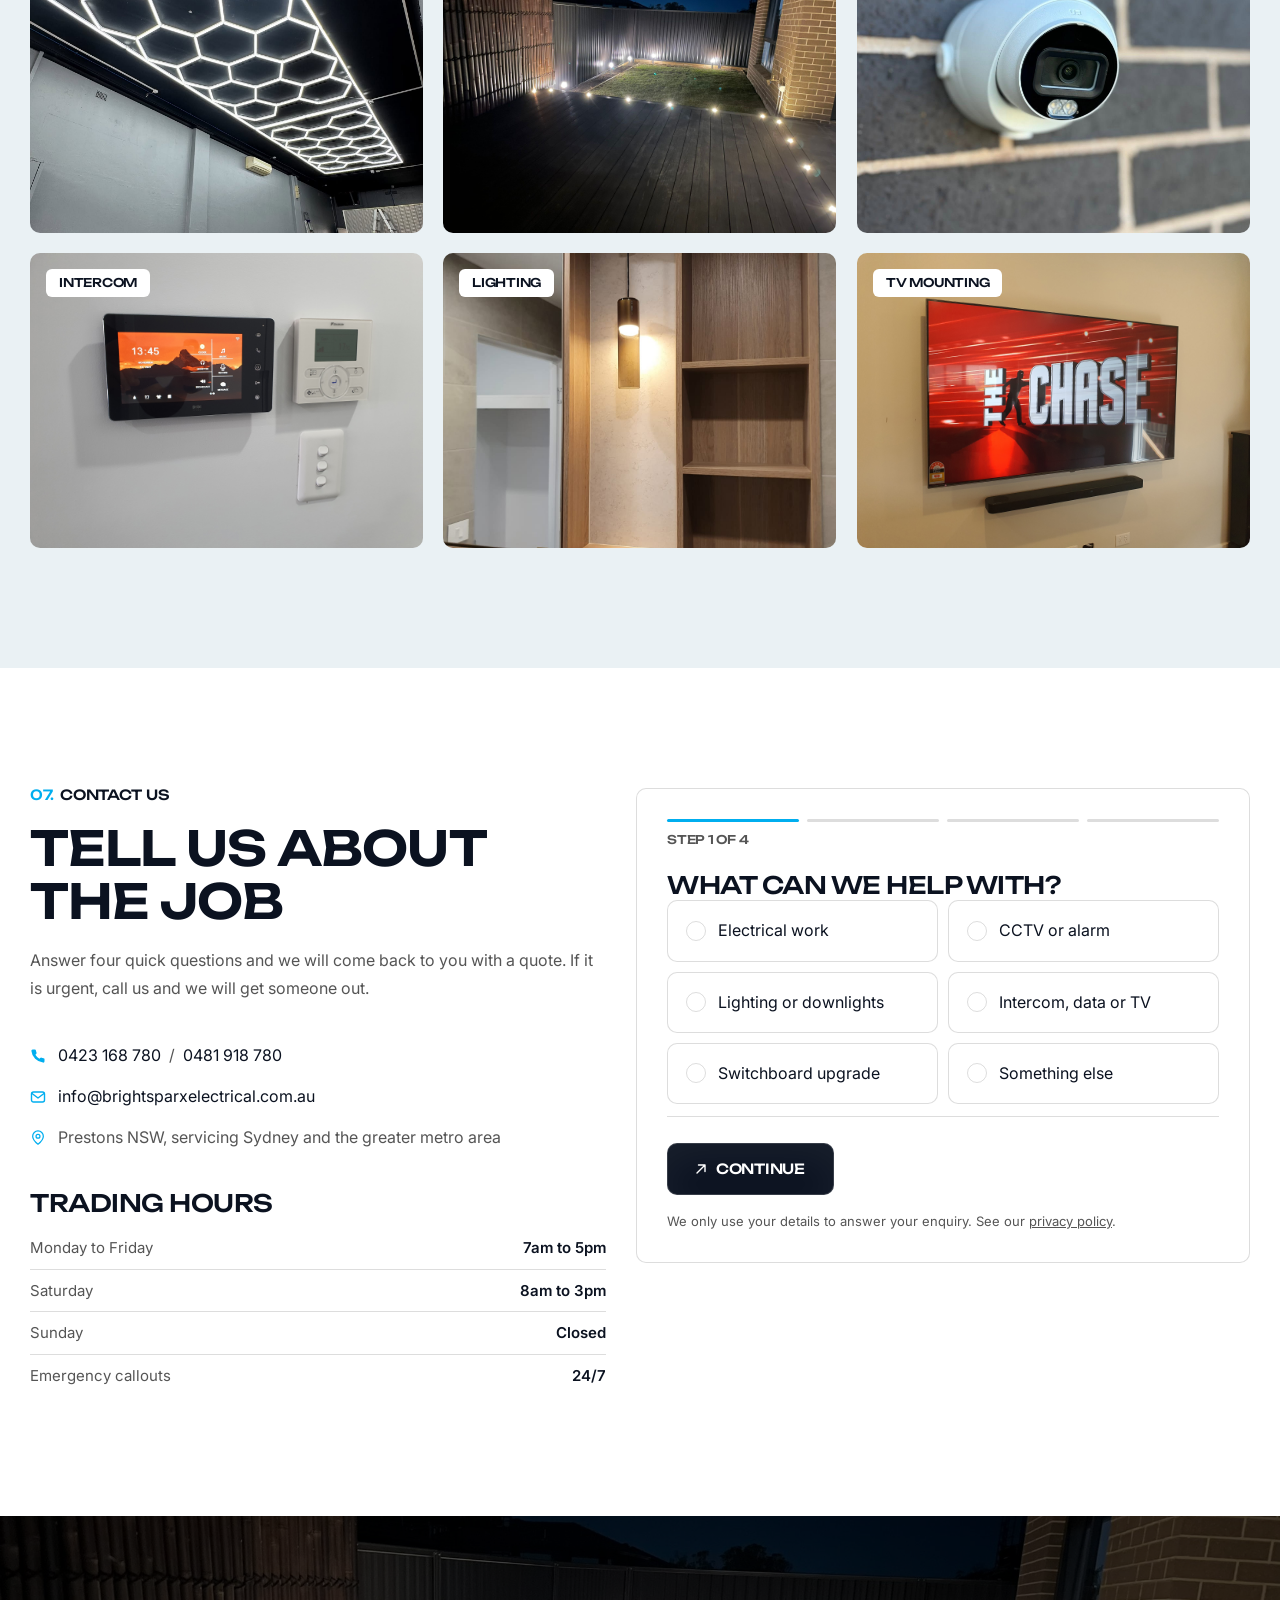
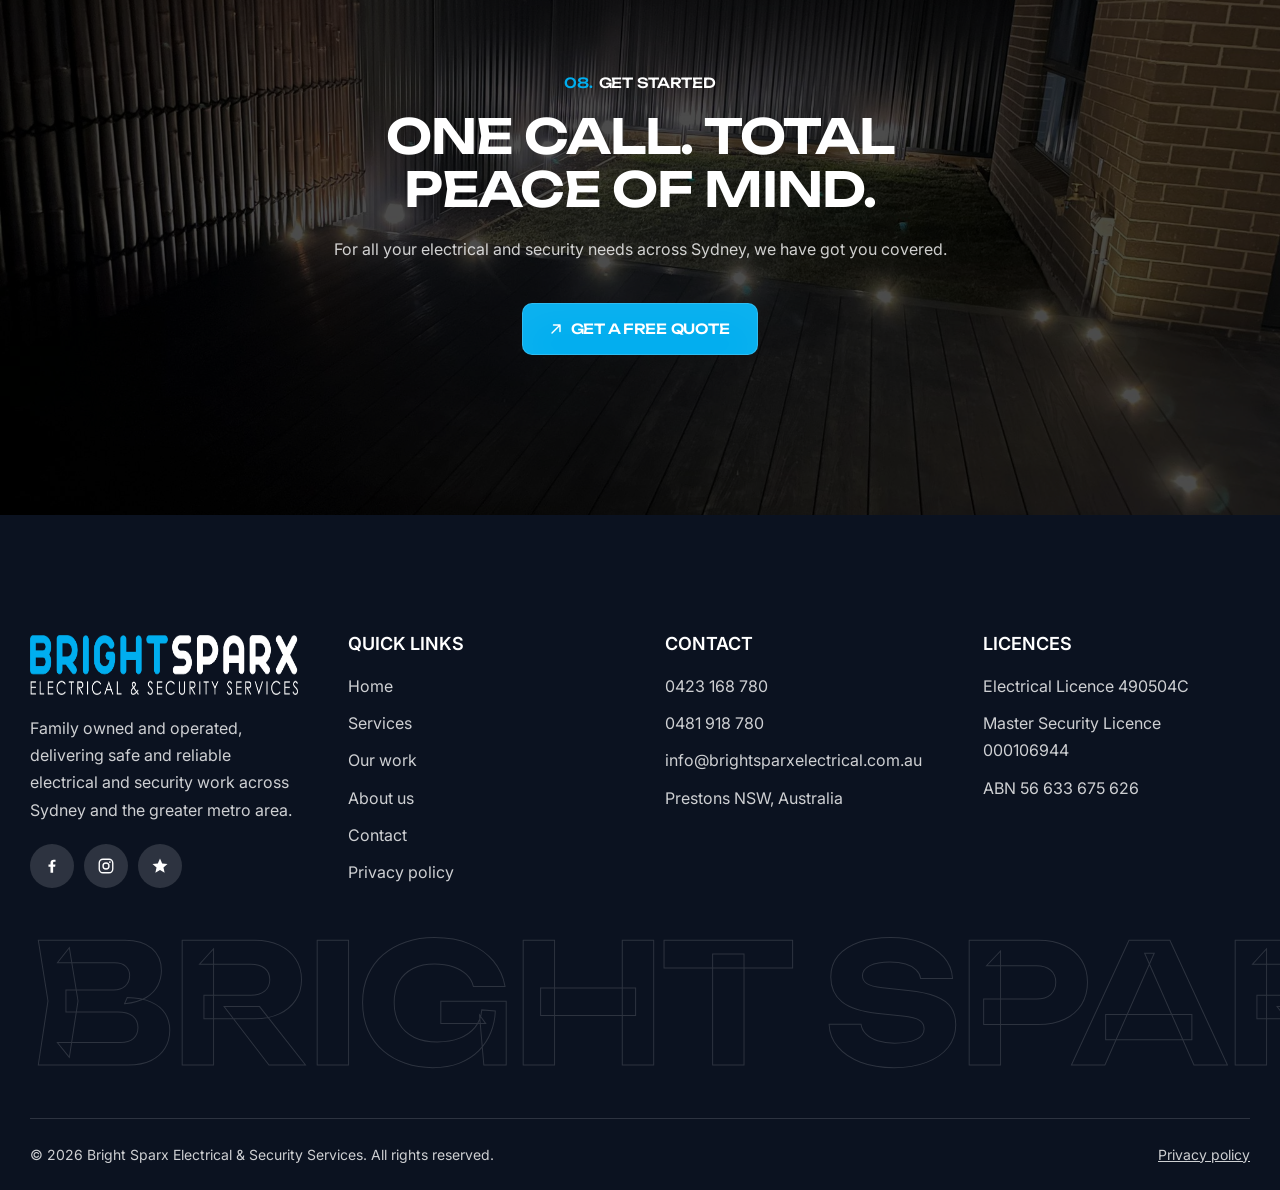
==== commit c8afb40d: "Drop the badge mark and scale up the wordmark Nav and footer now carry the wordmark lockup on its ow" ====
--- a/site/index.html
+++ b/site/index.html
@@ -19,7 +19,6 @@
 <header class="header">
   <nav class="nav" aria-label="Main">
     <a class="nav__brand" href="index.html" aria-label="Bright Sparx Electrical and Security, home">
-      <img class="nav__mark" src="images/logo-mark-dark.png" alt="" aria-hidden="true" width="530" height="471">
       <img class="nav__logo" src="images/logo-wordmark-dark.png" alt="Bright Sparx Electrical and Security Services" width="1965" height="314">
     </a>
 
@@ -638,7 +637,6 @@
     <div class="footer__grid">
       <div class="footer__col">
         <a class="footer__brand" href="index.html">
-          <img class="footer__mark" src="images/logo-mark.png" alt="" aria-hidden="true" width="530" height="471" loading="lazy">
           <img class="footer__logo" src="images/logo-wordmark-light.png" alt="Bright Sparx Electrical and Security Services" width="1965" height="314" loading="lazy">
         </a>
         <p class="t-body">Family owned and operated, delivering safe and reliable electrical and security work across Sydney and the greater metro area.</p>
--- a/site/styles.css
+++ b/site/styles.css
@@ -356,9 +356,8 @@
   padding: 16px 20px;
 }
 
-.nav__brand { display: flex; align-items: center; gap: 10px; min-width: 0; }
-.nav__mark { flex: none; width: auto; height: 34px; }
-.nav__logo { flex: none; width: auto; height: 30px; }
+.nav__brand { display: flex; align-items: center; min-width: 0; }
+.nav__logo { flex: none; width: auto; height: 44px; }
 
 .nav__links {
   display: none;
@@ -1281,9 +1280,8 @@
 }
 
 .footer__col { display: flex; flex-direction: column; gap: 20px; }
-.footer__brand { display: flex; align-items: center; gap: 12px; }
-.footer__mark { flex: none; width: auto; height: 48px; }
-.footer__logo { flex: none; width: auto; height: 34px; }
+.footer__brand { display: flex; align-items: center; }
+.footer__logo { flex: none; width: auto; height: 60px; max-width: 100%; }
 
 .footer__links { display: flex; flex-direction: column; gap: 10px; }
 .footer__links a {
@@ -1440,9 +1438,7 @@
   .t-caption { font-size: 16px; }
 
   .nav { padding: 12px 16px; }
-  .nav__mark { height: 30px; }
-  .nav__logo { height: 24px; }
-  .nav__brand { gap: 8px; }
+  .nav__logo { height: 34px; }
 
   .hero { padding: 108px 20px 56px; }
   .hero__grid { gap: 32px; }
